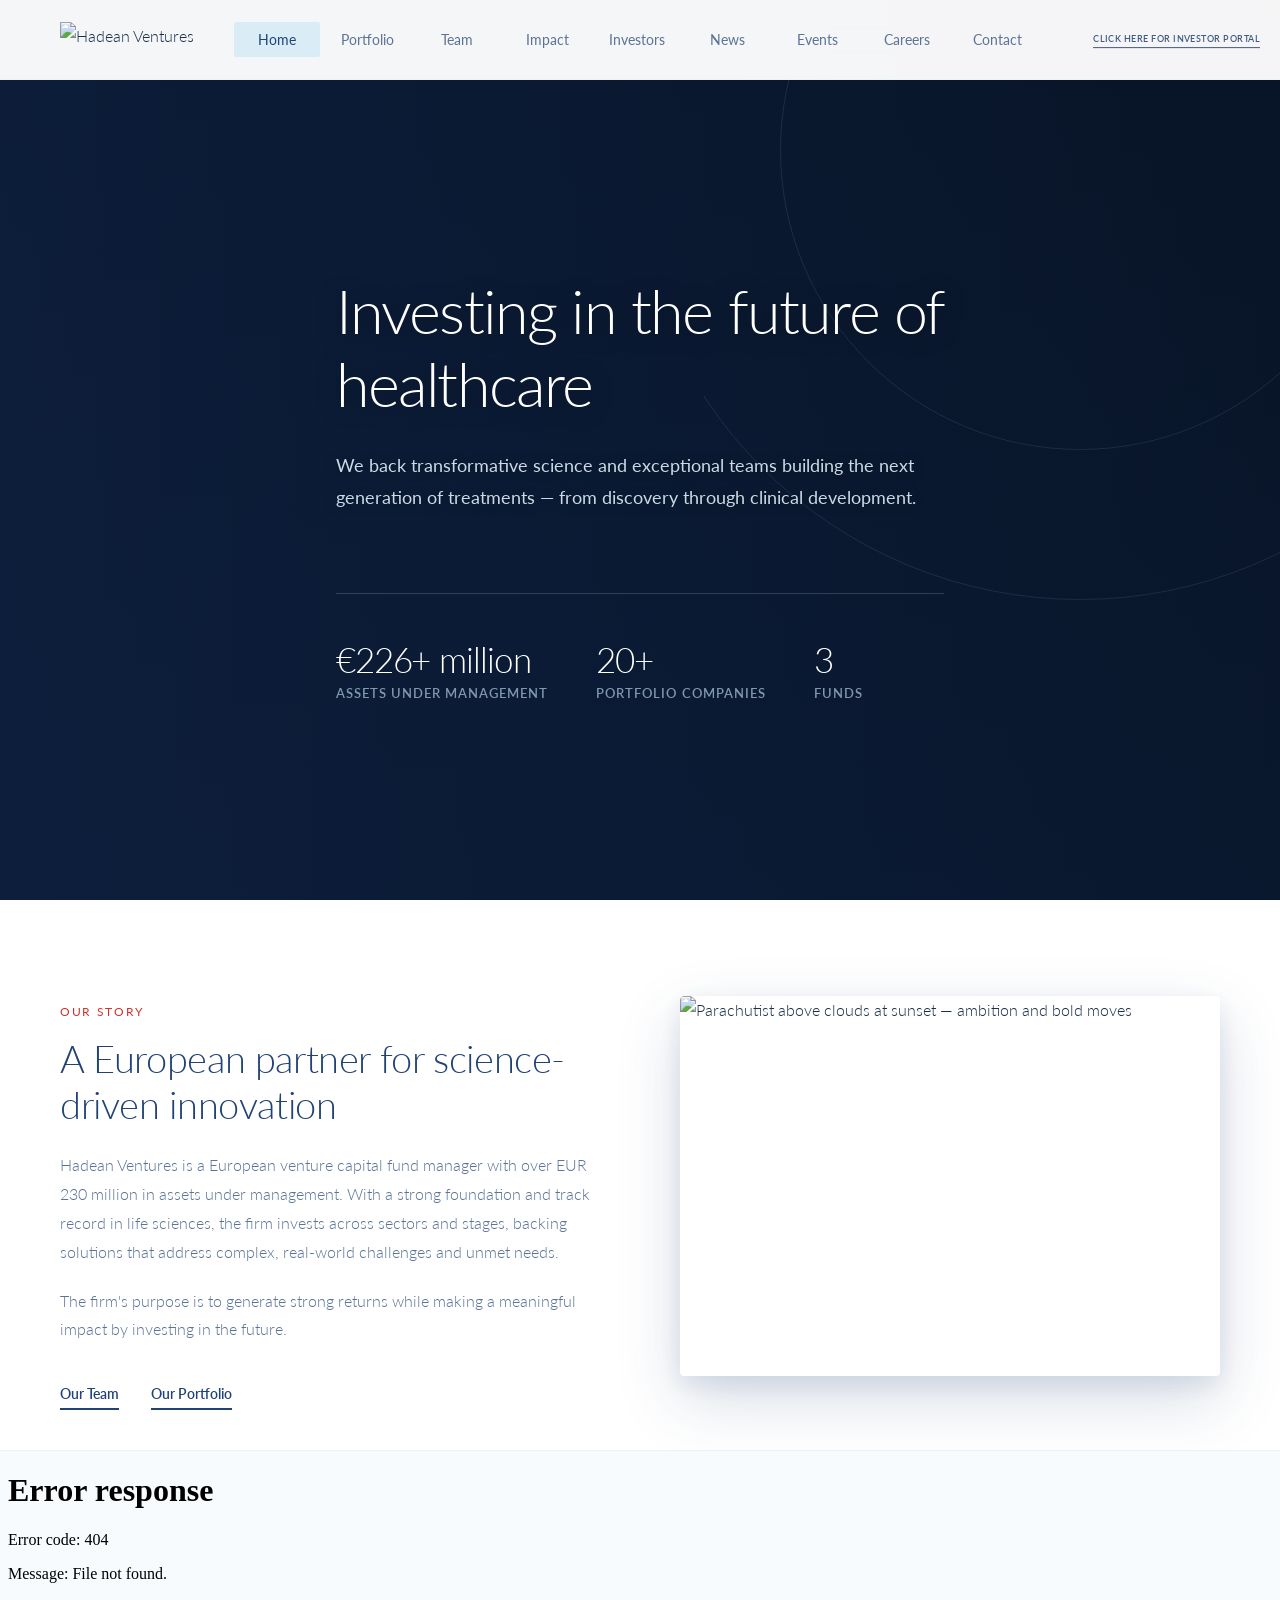
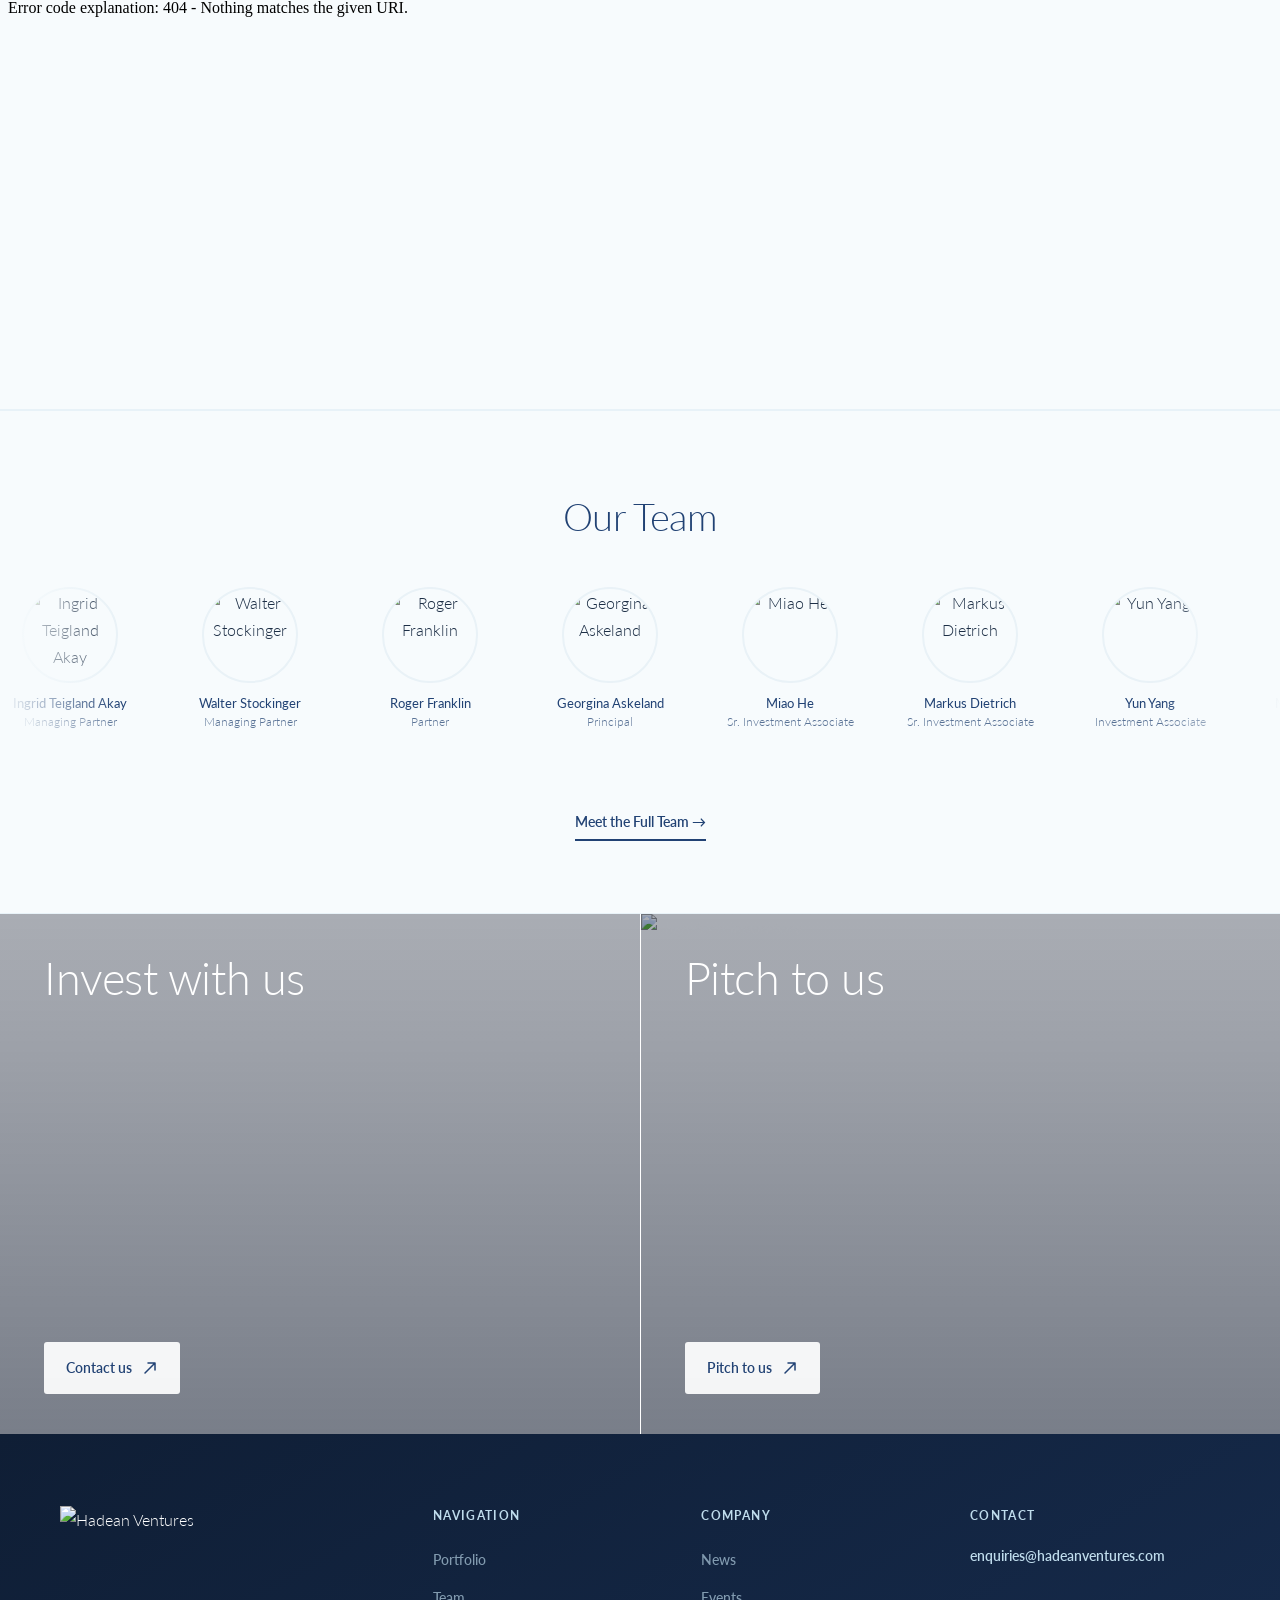
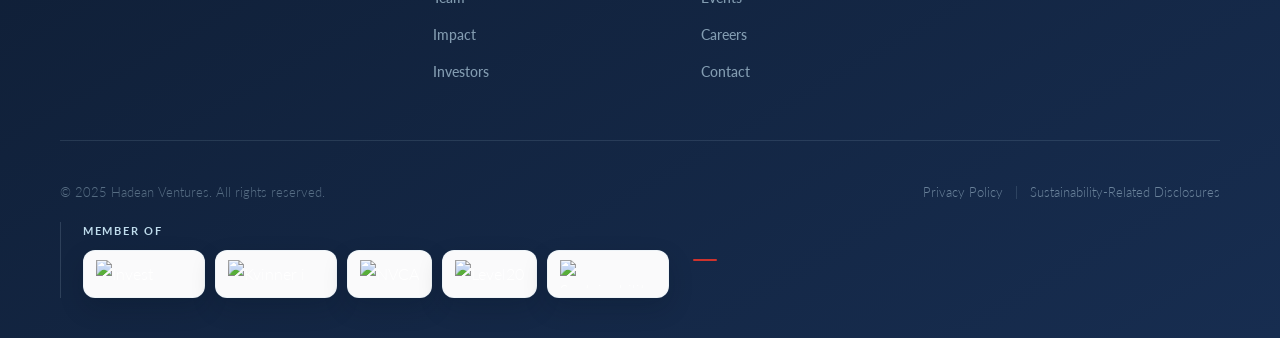
==== index.html @ ab39da08 "Use new Bilder photos for hero and CTA images Co-Authored-By: Claude Opus 4.7 <noreply@anthropic.com" ====
<!DOCTYPE html>
<html lang="en">
<head>
  <meta charset="UTF-8">
  <meta name="viewport" content="width=device-width, initial-scale=1.0">
  <title>Hadean Ventures — Investing in the Future of Healthcare</title>
  <meta name="description" content="Hadean Ventures is a European life science venture capital fund manager with approximately EUR 230 million of assets under management.">
  <link rel="preconnect" href="https://fonts.googleapis.com">
  <link rel="preconnect" href="https://fonts.gstatic.com" crossorigin>
  <link href="https://fonts.googleapis.com/css2?family=Lato:wght@300;400;700&display=swap" rel="stylesheet">
  <link rel="stylesheet" href="styles/main.css">
  <style>
    .hero-cycle-word {
      display: block;
      transition: opacity 0.4s ease, transform 0.4s ease;
    }
    .hero-cycle-word.fade-out {
      opacity: 0;
      transform: translateY(-8px);
    }
  </style>
</head>
<body>

  <!-- NAVIGATION -->
  <nav class="nav" id="mainNav">
    <div class="nav-inner">
      <a href="index.html" class="nav-logo">
        <img src="hadean_images/logo.png" alt="Hadean Ventures">
      </a>
      <button class="nav-toggle" id="navToggle" aria-label="Toggle menu">
        <span></span>
        <span></span>
        <span></span>
      </button>
      <ul class="nav-links" id="navLinks">
        <li><a href="index.html" class="active">Home</a></li>
        <li><a href="pages/portfolio.html">Portfolio</a></li>
        <li><a href="pages/team.html">Team</a></li>
        <li><a href="pages/impact.html">Impact</a></li>
        <li><a href="pages/investors.html">Investors</a></li>
        <li><a href="pages/news.html">News</a></li>
        <li><a href="pages/events.html">Events</a></li>
        <li><a href="pages/careers.html">Careers</a></li>
        <li><a href="pages/contact.html">Contact</a></li>
      </ul>
      <a href="https://portal.entrilia.com/hadeanventures" class="nav-portal-link" target="_blank" rel="noopener noreferrer">CLICK HERE FOR INVESTOR PORTAL</a>
    </div>
  </nav>

  <!-- HERO -->
  <section class="hero">
    <video class="hero-video" autoplay muted loop playsinline>
      <source src="HadeanVideo/ScreenRecording_04-20-2026 16.mp4" type="video/mp4">
    </video>
    <div class="hero-overlay"></div>
    <div class="hero-lines"></div>
    <div class="container">
      <div class="hero-content">
        <h1 class="animate-fade-up animate-delay-2">Investing in the future of<br><span id="hero-cycle-word" class="hero-cycle-word">healthcare</span></h1>
        <p class="lead animate-fade-up animate-delay-3">
          We back transformative science and exceptional teams building the next generation of treatments — from discovery through clinical development.
        </p>
        <div class="hero-stats animate-fade-up animate-delay-4">
          <div>
            <div class="hero-stat-value" data-count="230" data-prefix="€" data-suffix="+ million">€0</div>
            <div class="hero-stat-label">Assets Under Management</div>
          </div>
          <div>
            <div class="hero-stat-value" data-count="20" data-suffix="+">0+</div>
            <div class="hero-stat-label">Portfolio Companies</div>
          </div>
          <div>
            <div class="hero-stat-value" data-count="3">0</div>
            <div class="hero-stat-label">Funds</div>
          </div>
        </div>
      </div>
    </div>
  </section>

  <!-- OUR STORY -->
  <section class="section scroll-section scroll-from-left" style="padding-bottom: 40px;">
    <div class="container">
      <div class="two-col">
        <div class="reveal from-left">
          <span class="label">Our Story</span>
          <h2 style="margin-top: 12px; margin-bottom: 24px;">A European partner for science-driven innovation</h2>
          <p style="margin-bottom: 20px;">
            Hadean Ventures is a European venture capital fund manager with over EUR 230 million in assets under management. With a strong foundation and track record in life sciences, the firm invests across sectors and stages, backing solutions that address complex, real-world challenges and unmet needs.
          </p>
          <p>
            The firm's purpose is to generate strong returns while making a meaningful impact by investing in the future.
          </p>
          <div style="margin-top: 36px; display: flex; gap: 32px; flex-wrap: wrap;">
            <a href="pages/team.html" class="btn btn-outline">Our Team</a>
            <a href="pages/portfolio.html" class="btn btn-outline">Our Portfolio</a>
          </div>
        </div>
        <div class="reveal from-right">
          <div class="card" style="padding: 0; overflow: hidden; border: none; box-shadow: var(--shadow-xl);">
            <img loading="lazy" decoding="async" src="PotentialNewImages/Sky.png" alt="Parachutist above clouds at sunset — ambition and bold moves" style="width: 100%; height: 380px; object-fit: cover; border-radius: var(--radius-lg); display: block;">
          </div>
        </div>
      </div>
    </div>
  </section>

  <!-- PORTFOLIO MAP -->
  <section class="section section-alt scroll-section scroll-zoom" style="padding: 0;">
    <div class="reveal scale" style="width: 100%; height: 560px; overflow: hidden; border-top: 1px solid var(--border-light); border-bottom: 1px solid var(--border-light);">
      <iframe
        src="worldmap.html"
        style="width: 100%; height: 100%; border: none; display: block;"
        title="Hadean Ventures portfolio map"
        loading="lazy"
      ></iframe>
    </div>
  </section>

  <!-- TEAM MARQUEE -->
  <section class="team-marquee scroll-section scroll-from-right">
    <div class="team-marquee-header reveal from-left">
      <h2 style="margin-top: 10px;">Our Team</h2>
    </div>
    <div class="marquee-track-wrapper reveal from-right reveal-delay-1">
      <div class="marquee-track">
        <!-- First set -->
        <div class="marquee-item">
          <img loading="lazy" decoding="async" src="hadean_images/Ingrid-Teigland-Akay-227x230.jpg" alt="Ingrid Teigland Akay">
          <div class="marquee-item-name">Ingrid Teigland Akay</div>
          <div class="marquee-item-role">Managing Partner</div>
        </div>
        <div class="marquee-item">
          <img loading="lazy" decoding="async" src="hadean_images/2023-12-12-HV-walter-stockinger-553-sh-1-scaled-230x230.jpg" alt="Walter Stockinger">
          <div class="marquee-item-name">Walter Stockinger</div>
          <div class="marquee-item-role">Managing Partner</div>
        </div>
        <div class="marquee-item">
          <img loading="lazy" decoding="async" src="hadean_images/2023-12-12-HV-roger-franklin-402-sh-scaled-230x230.jpg" alt="Roger Franklin">
          <div class="marquee-item-name">Roger Franklin</div>
          <div class="marquee-item-role">Partner</div>
        </div>
        <div class="marquee-item">
          <img loading="lazy" decoding="async" src="hadean_images/Georgina-Askeland.png" alt="Georgina Askeland">
          <div class="marquee-item-name">Georgina Askeland</div>
          <div class="marquee-item-role">Principal</div>
        </div>
        <div class="marquee-item">
          <img loading="lazy" decoding="async" src="hadean_images/2023-12-12-HV-miao-he-677-sh-scaled-230x230.jpg" alt="Miao He">
          <div class="marquee-item-name">Miao He</div>
          <div class="marquee-item-role">Sr. Investment Associate</div>
        </div>
        <div class="marquee-item">
          <img loading="lazy" decoding="async" src="hadean_images/markus-dietrich-230x230.jpg" alt="Markus Dietrich">
          <div class="marquee-item-name">Markus Dietrich</div>
          <div class="marquee-item-role">Sr. Investment Associate</div>
        </div>
        <div class="marquee-item">
          <img loading="lazy" decoding="async" src="hadean_images/2023-12-12-HV-yun-yang-113-sh-scaled-230x230.jpg" alt="Yun Yang">
          <div class="marquee-item-name">Yun Yang</div>
          <div class="marquee-item-role">Investment Associate</div>
        </div>
        <div class="marquee-item">
          <img loading="lazy" decoding="async" src="hadean_images/Picture_Marketa-e1755599357284-230x230.jpeg" alt="Marketa Chlubnova">
          <div class="marquee-item-name">Marketa Chlubnova</div>
          <div class="marquee-item-role">Investment Analyst</div>
        </div>
        <div class="marquee-item">
          <img loading="lazy" decoding="async" src="hadean_images/JK-Business-scaled-230x230.jpg" alt="Jan Kästingschäfer">
          <div class="marquee-item-name">Jan Kästingschäfer</div>
          <div class="marquee-item-role">Project Analyst</div>
        </div>
        <div class="marquee-item">
          <img loading="lazy" decoding="async" src="hadean_images/Camilla_Olsen_BW-scaled-230x230.jpg" alt="Camilla Olsen">
          <div class="marquee-item-name">Camilla Olsen</div>
          <div class="marquee-item-role">Impact &amp; ESG Manager</div>
        </div>
        <div class="marquee-item">
          <img loading="lazy" decoding="async" src="hadean_images/2023-12-12-HV-paal-nordhagen-518-sh-scaled-230x230.jpg" alt="Paal August Nordhagen">
          <div class="marquee-item-name">Paal A. Nordhagen</div>
          <div class="marquee-item-role">Director of Finance</div>
        </div>
        <div class="marquee-item">
          <img loading="lazy" decoding="async" src="hadean_images/Diar-Tahir.jpeg" alt="Diar Tahir">
          <div class="marquee-item-name">Diar Tahir</div>
          <div class="marquee-item-role">Financial Controller</div>
        </div>
        <div class="marquee-item">
          <img loading="lazy" decoding="async" src="hadean_images/2023-12-12-HV-silje-ervik-728-sh-scaled-230x230.jpg" alt="Silje C. L. Ervik">
          <div class="marquee-item-name">Silje C. L. Ervik</div>
          <div class="marquee-item-role">Head of Legal</div>
        </div>
        <div class="marquee-item">
          <img loading="lazy" decoding="async" src="hadean_images/2023-12-12-HV-lene-dragesund-637-sh-scaled-230x230.jpg" alt="Lene Dragesund">
          <div class="marquee-item-name">Lene Dragesund</div>
          <div class="marquee-item-role">Senior Office Manager</div>
        </div>
        <!-- Duplicate set for seamless loop -->
        <div class="marquee-item">
          <img loading="lazy" decoding="async" src="hadean_images/Ingrid-Teigland-Akay-227x230.jpg" alt="Ingrid Teigland Akay">
          <div class="marquee-item-name">Ingrid Teigland Akay</div>
          <div class="marquee-item-role">Managing Partner</div>
        </div>
        <div class="marquee-item">
          <img loading="lazy" decoding="async" src="hadean_images/2023-12-12-HV-walter-stockinger-553-sh-1-scaled-230x230.jpg" alt="Walter Stockinger">
          <div class="marquee-item-name">Walter Stockinger</div>
          <div class="marquee-item-role">Managing Partner</div>
        </div>
        <div class="marquee-item">
          <img loading="lazy" decoding="async" src="hadean_images/2023-12-12-HV-roger-franklin-402-sh-scaled-230x230.jpg" alt="Roger Franklin">
          <div class="marquee-item-name">Roger Franklin</div>
          <div class="marquee-item-role">Partner</div>
        </div>
        <div class="marquee-item">
          <img loading="lazy" decoding="async" src="hadean_images/Georgina-Askeland.png" alt="Georgina Askeland">
          <div class="marquee-item-name">Georgina Askeland</div>
          <div class="marquee-item-role">Principal</div>
        </div>
        <div class="marquee-item">
          <img loading="lazy" decoding="async" src="hadean_images/2023-12-12-HV-miao-he-677-sh-scaled-230x230.jpg" alt="Miao He">
          <div class="marquee-item-name">Miao He</div>
          <div class="marquee-item-role">Sr. Investment Associate</div>
        </div>
        <div class="marquee-item">
          <img loading="lazy" decoding="async" src="hadean_images/markus-dietrich-230x230.jpg" alt="Markus Dietrich">
          <div class="marquee-item-name">Markus Dietrich</div>
          <div class="marquee-item-role">Sr. Investment Associate</div>
        </div>
        <div class="marquee-item">
          <img loading="lazy" decoding="async" src="hadean_images/2023-12-12-HV-yun-yang-113-sh-scaled-230x230.jpg" alt="Yun Yang">
          <div class="marquee-item-name">Yun Yang</div>
          <div class="marquee-item-role">Investment Associate</div>
        </div>
        <div class="marquee-item">
          <img loading="lazy" decoding="async" src="hadean_images/Picture_Marketa-e1755599357284-230x230.jpeg" alt="Marketa Chlubnova">
          <div class="marquee-item-name">Marketa Chlubnova</div>
          <div class="marquee-item-role">Investment Analyst</div>
        </div>
        <div class="marquee-item">
          <img loading="lazy" decoding="async" src="hadean_images/JK-Business-scaled-230x230.jpg" alt="Jan Kästingschäfer">
          <div class="marquee-item-name">Jan Kästingschäfer</div>
          <div class="marquee-item-role">Project Analyst</div>
        </div>
        <div class="marquee-item">
          <img loading="lazy" decoding="async" src="hadean_images/Camilla_Olsen_BW-scaled-230x230.jpg" alt="Camilla Olsen">
          <div class="marquee-item-name">Camilla Olsen</div>
          <div class="marquee-item-role">Impact &amp; ESG Manager</div>
        </div>
        <div class="marquee-item">
          <img loading="lazy" decoding="async" src="hadean_images/2023-12-12-HV-paal-nordhagen-518-sh-scaled-230x230.jpg" alt="Paal August Nordhagen">
          <div class="marquee-item-name">Paal A. Nordhagen</div>
          <div class="marquee-item-role">Director of Finance</div>
        </div>
        <div class="marquee-item">
          <img loading="lazy" decoding="async" src="hadean_images/Diar-Tahir.jpeg" alt="Diar Tahir">
          <div class="marquee-item-name">Diar Tahir</div>
          <div class="marquee-item-role">Financial Controller</div>
        </div>
        <div class="marquee-item">
          <img loading="lazy" decoding="async" src="hadean_images/2023-12-12-HV-silje-ervik-728-sh-scaled-230x230.jpg" alt="Silje C. L. Ervik">
          <div class="marquee-item-name">Silje C. L. Ervik</div>
          <div class="marquee-item-role">Head of Legal</div>
        </div>
        <div class="marquee-item">
          <img loading="lazy" decoding="async" src="hadean_images/2023-12-12-HV-lene-dragesund-637-sh-scaled-230x230.jpg" alt="Lene Dragesund">
          <div class="marquee-item-name">Lene Dragesund</div>
          <div class="marquee-item-role">Senior Office Manager</div>
        </div>
      </div>
    </div>
    <div class="reveal scale reveal-delay-2" style="text-align: center; margin-top: 48px;">
      <a href="pages/team.html" class="team-marquee-link">Meet the Full Team →</a>
    </div>
  </section>

  <!-- SPLIT CTA PANELS -->
  <section class="split-cta scroll-section scroll-rise-soft">
    <a href="pages/investors.html" class="split-cta-panel reveal from-left">
      <img loading="lazy" decoding="async" src="Bilder/invst_w_us_or_impact_1.jpg" alt="Invest with us" class="split-cta-bg">
      <div class="split-cta-overlay"></div>
      <div class="split-cta-content">
        <h2 class="split-cta-heading">Invest with us</h2>
      </div>
      <div class="split-cta-btn">
        <span>Contact us</span>
        <svg width="16" height="16" viewBox="0 0 16 16" fill="none"><path d="M3 13L13 3M13 3H6M13 3V10" stroke="currentColor" stroke-width="1.5" stroke-linecap="round" stroke-linejoin="round"/></svg>
      </div>
    </a>
    <a href="pages/contact.html" class="split-cta-panel reveal from-right reveal-delay-1">
      <img loading="lazy" decoding="async" src="AnotherNewImage/pitch_bg.jpg" alt="High-tech laboratory" class="split-cta-bg">
      <div class="split-cta-overlay"></div>
      <div class="split-cta-content">
        <h2 class="split-cta-heading">Pitch to us</h2>
      </div>
      <div class="split-cta-btn">
        <span>Pitch to us</span>
        <svg width="16" height="16" viewBox="0 0 16 16" fill="none"><path d="M3 13L13 3M13 3H6M13 3V10" stroke="currentColor" stroke-width="1.5" stroke-linecap="round" stroke-linejoin="round"/></svg>
      </div>
    </a>
  </section>

  <!-- FOOTER -->
  <footer class="footer">
    <div class="container">
      <div class="footer-inner">
        <div class="footer-brand">
          <a href="index.html" class="nav-logo">
            <img src="hadean_images/logo.png" alt="Hadean Ventures">
          </a>
        </div>
        <div>
          <div class="footer-heading">Navigation</div>
          <ul class="footer-links">
            <li><a href="pages/portfolio.html">Portfolio</a></li>
            <li><a href="pages/team.html">Team</a></li>
            <li><a href="pages/impact.html">Impact</a></li>
            <li><a href="pages/investors.html">Investors</a></li>
          </ul>
        </div>
        <div>
          <div class="footer-heading">Company</div>
          <ul class="footer-links">
            <li><a href="pages/news.html">News</a></li>
            <li><a href="pages/events.html">Events</a></li>
            <li><a href="pages/careers.html">Careers</a></li>
            <li><a href="pages/contact.html">Contact</a></li>
          </ul>
        </div>
        <div>
          <div class="footer-heading">Contact</div>
          <div class="footer-contact-item"><a href="mailto:enquiries@hadeanventures.com">enquiries@hadeanventures.com</a></div>
        </div>
      </div>
      <div class="footer-bottom footer-bottom-home">
        <span class="footer-copyright">© 2025 Hadean Ventures. All rights reserved.</span>
        <div class="footer-legal">
          <a href="pages/privacy-policy.html" class="footer-disclosures">Privacy Policy</a>
          <span class="footer-legal-sep">|</span>
          <a href="pages/sustainability-related-disclosures.html" class="footer-disclosures">Sustainability-Related Disclosures</a>
        </div>
        <div class="footer-membership" aria-label="Member of">
          <span class="footer-membership-label">Member of</span>
          <div class="footer-membership-logos">
            <a href="https://www.investeurope.eu/" target="_blank" rel="noopener noreferrer" aria-label="Invest Europe">
              <img loading="lazy" decoding="async" src="MemberOFbilder/MemberOF.jpg" alt="Invest Europe">
            </a>
            <a href="https://www.kvinnerifinans.com/" target="_blank" rel="noopener noreferrer" aria-label="Kvinner i Finans Charter">
              <img loading="lazy" decoding="async" src="MemberOFbilder/KvinnerFinans.jpg" alt="Kvinner i Finans Charter">
            </a>
            <a href="https://www.nvca.no/" target="_blank" rel="noopener noreferrer" aria-label="NVCA">
              <img loading="lazy" decoding="async" src="MemberOFbilder/NVCA.jpg" alt="NVCA">
            </a>
            <a href="https://www.level20.org/" target="_blank" rel="noopener noreferrer" aria-label="Level20">
              <img loading="lazy" decoding="async" src="MemberOFbilder/LEVEL20.png" alt="Level20">
            </a>
            <a href="https://www.linkedin.com/company/life-science-vc-sustainability-initiative/posts/?feedView=all" target="_blank" rel="noopener noreferrer" aria-label="Sustainability VC Initiative">
              <img loading="lazy" decoding="async" src="MemberOFbilder/Sustainability.jpg" alt="Sustainability VC Initiative">
            </a>
          </div>
        </div>
        <div class="footer-accent"></div>
      </div>
    </div>
  </footer>

  <script>
    // Nav scroll shadow
    const nav = document.getElementById('mainNav');
    window.addEventListener('scroll', () => {
      nav.classList.toggle('scrolled', window.scrollY > 20);
    });

    // Mobile menu toggle
    const toggle = document.getElementById('navToggle');
    const links = document.getElementById('navLinks');
    toggle.addEventListener('click', () => {
      links.classList.toggle('open');
      const spans = toggle.querySelectorAll('span');
      const isOpen = links.classList.contains('open');
      spans[0].style.transform = isOpen ? 'translateY(7px) rotate(45deg)' : '';
      spans[1].style.opacity = isOpen ? '0' : '';
      spans[2].style.transform = isOpen ? 'translateY(-7px) rotate(-45deg)' : '';
    });

    // Scroll-reveal via IntersectionObserver
    const revealObserver = new IntersectionObserver((entries) => {
      entries.forEach(entry => {
        if (entry.isIntersecting) {
          entry.target.classList.add('visible');
          revealObserver.unobserve(entry.target);
        }
      });
    }, { threshold: 0.12 });

    document.querySelectorAll('.reveal').forEach(el => revealObserver.observe(el));

    // Section-by-section scroll animation on the homepage
    const scrollSections = document.querySelectorAll('.scroll-section');
    if (scrollSections.length) {
      const prefersReducedMotion = window.matchMedia('(prefers-reduced-motion: reduce)').matches;

      if (prefersReducedMotion) {
        scrollSections.forEach(section => section.classList.add('is-visible'));
      } else {
        document.body.classList.add('js-scroll-animate');

        const sectionObserver = new IntersectionObserver((entries) => {
          entries.forEach(entry => {
            if (entry.isIntersecting) {
              entry.target.classList.add('is-visible');
              sectionObserver.unobserve(entry.target);
            }
          });
        }, { threshold: 0.18, rootMargin: '0px 0px -8% 0px' });

        scrollSections.forEach(section => sectionObserver.observe(section));
      }
    }

    // Slow down hero video for smoother, calmer loop
    const heroVideo = document.querySelector('.hero-video');
    if (heroVideo) {
      heroVideo.playbackRate = 0.6;
    }

    // Counter animation for hero stats
    function animateCounter(el) {
      const target = parseInt(el.dataset.count, 10);
      const prefix = el.dataset.prefix || '';
      const suffix = el.dataset.suffix || '';
      const duration = 1600;
      const startTime = performance.now();

      function ease(t) { return t < 0.5 ? 2 * t * t : -1 + (4 - 2 * t) * t; }

      function step(now) {
        const elapsed = now - startTime;
        const progress = Math.min(elapsed / duration, 1);
        const value = Math.round(ease(progress) * target);
        el.textContent = prefix + value + suffix;
        if (progress < 1) requestAnimationFrame(step);
      }

      requestAnimationFrame(step);
    }

    // Trigger counters when hero stats become visible
    const statsEl = document.querySelector('.hero-stats');
    if (statsEl) {
      const counterObserver = new IntersectionObserver((entries) => {
        entries.forEach(entry => {
          if (entry.isIntersecting) {
            setTimeout(() => {
              entry.target.querySelectorAll('[data-count]').forEach(animateCounter);
            }, 600);
            counterObserver.unobserve(entry.target);
          }
        });
      }, { threshold: 0.5 });
      counterObserver.observe(statsEl);
    }

    // Rotating hero word
    const cycleWords = ['healthcare', 'science', 'innovation', 'patients', 'society'];
    let cycleIndex = 0;
    const wordEl = document.getElementById('hero-cycle-word');
    if (wordEl) {
      setInterval(() => {
        wordEl.classList.add('fade-out');
        setTimeout(() => {
          cycleIndex = (cycleIndex + 1) % cycleWords.length;
          wordEl.textContent = cycleWords[cycleIndex];
          wordEl.classList.remove('fade-out');
        }, 400);
      }, 3200);
    }

    const profilePages = {
      'Ingrid Teigland Akay': 'pages/team-ingrid.html',
      'Markus Dietrich': 'pages/team-markus.html'
    };

    document.querySelectorAll('.marquee-item').forEach(item => {
      const nameEl = item.querySelector('.marquee-item-name');
      const roleEl = item.querySelector('.marquee-item-role');

      if (!nameEl) return;

      const profileName = nameEl.textContent.trim();
      const profileRole = roleEl ? roleEl.textContent.trim() : 'Team Member';
      const fallbackUrl = `pages/team-profile-placeholder.html?name=${encodeURIComponent(profileName)}&role=${encodeURIComponent(profileRole)}`;
      const targetUrl = profilePages[profileName] || fallbackUrl;

      item.setAttribute('role', 'link');
      item.setAttribute('tabindex', '0');
      item.addEventListener('click', () => {
        window.location.href = targetUrl;
      });
      item.addEventListener('keydown', event => {
        if (event.key === 'Enter' || event.key === ' ') {
          event.preventDefault();
          window.location.href = targetUrl;
        }
      });
    });

  </script>
</body>
</html>
---- styles/main.css ----
/* ============================================================
   HADEAN VENTURES — Premium Design System
   Palette: Navy #214274 | Blue #3F5A83 | Accent #CE332D
   Font: Calibri Light / Lato (Google Fonts fallback)
   ============================================================ */

/* === VARIABLES === */
:root {
  --navy:          #214274;
  --navy-dark:     #172d50;
  --navy-deeper:   #0f1e35;
  --blue:          #3F5A83;
  --blue-mid:      #4a6a96;
  --light-blue:    #BFDCEC;
  --light-blue-soft: #daedf7;
  --surface:       #F7FBFD;
  --surface-alt:   #eef6fb;
  --white:         #FFFFFF;
  --accent:        #CE332D;
  --accent-dark:   #a82824;
  --text:          #1a2f4a;
  --text-muted:    #5a7396;
  --text-light:    #8aa5c0;
  --border:        #d0e4ef;
  --border-light:  #e8f2f8;

  --shadow-sm:  0 1px 4px rgba(33,66,116,0.07), 0 1px 2px rgba(33,66,116,0.05);
  --shadow-md:  0 4px 20px rgba(33,66,116,0.10), 0 2px 8px rgba(33,66,116,0.06);
  --shadow-lg:  0 12px 40px rgba(33,66,116,0.14), 0 4px 16px rgba(33,66,116,0.08);
  --shadow-xl:  0 24px 64px rgba(33,66,116,0.18), 0 8px 24px rgba(33,66,116,0.10);

  --radius-sm:  2px;
  --radius-md:  3px;
  --radius-lg:  4px;
  --radius-xl:  6px;
  --radius-full: 9999px;

  --ease:       cubic-bezier(0.25, 0.46, 0.45, 0.94);
  --transition: 0.28s var(--ease);
  --transition-slow: 0.5s var(--ease);

  --max-width:  1240px;
  --nav-height: 80px;

  --section-py: 96px;
  --section-py-sm: 64px;
}

/* === RESET === */
*, *::before, *::after {
  box-sizing: border-box;
  margin: 0;
  padding: 0;
}

html {
  scroll-behavior: smooth;
  -webkit-font-smoothing: antialiased;
  -moz-osx-font-smoothing: grayscale;
  overflow-y: scroll;
}

body {
  font-family: "Calibri Light", Calibri, Lato, system-ui, -apple-system, sans-serif;
  font-size: 16px;
  font-weight: 300;
  line-height: 1.7;
  color: var(--text);
  background: var(--white);
  min-height: 100vh;
  display: flex;
  flex-direction: column;
}

main {
  flex: 1;
}

img {
  max-width: 100%;
  height: auto;
  display: block;
}

a {
  color: inherit;
  text-decoration: none;
}

ul, ol {
  list-style: none;
}

/* === CONTAINER === */
.container {
  max-width: var(--max-width);
  margin: 0 auto;
  padding: 0 40px;
}

/* === TYPOGRAPHY === */
h1, h2, h3, h4, h5, h6 {
  font-family: "Calibri Light", Calibri, Lato, system-ui, -apple-system, sans-serif;
  font-weight: 300;
  line-height: 1.2;
  color: var(--navy);
  letter-spacing: -0.01em;
}

h1 { font-size: clamp(2.4rem, 5vw, 3.8rem); font-weight: 300; letter-spacing: -0.02em; }
h2 { font-size: clamp(1.7rem, 3vw, 2.4rem); font-weight: 300; }
h3 { font-size: clamp(1.15rem, 2vw, 1.45rem); font-weight: 400; }
h4 { font-size: 1.1rem; font-weight: 400; }

p {
  color: var(--text-muted);
  line-height: 1.8;
  max-width: 72ch;
}

.lead {
  font-size: 1.2rem;
  color: var(--text-muted);
  line-height: 1.75;
  font-weight: 400;
}

.label {
  font-size: 0.75rem;
  font-weight: 400;
  letter-spacing: 0.14em;
  text-transform: uppercase;
  color: var(--accent);
}

/* === NAVIGATION === */
.nav {
  position: fixed;
  top: 0;
  left: 0;
  right: 0;
  z-index: 1000;
  height: var(--nav-height);
  background: rgba(255, 255, 255, 0.96);
  backdrop-filter: blur(16px) saturate(180%);
  -webkit-backdrop-filter: blur(16px) saturate(180%);
  border-bottom: 1px solid var(--border-light);
  transition: box-shadow var(--transition);
}

.nav.scrolled {
  box-shadow: var(--shadow-md);
}

.nav-inner {
  max-width: var(--max-width);
  margin: 0 auto;
  padding: 0 40px;
  height: 100%;
  display: flex;
  align-items: center;
  justify-content: space-between;
  gap: 80px;
}

.nav-logo {
  flex-shrink: 0;
  display: flex;
  align-items: center;
}

.nav-logo img {
  height: 36px;
  width: auto;
  display: block;
}

.nav-links {
  display: flex;
  align-items: center;
  gap: 4px;
  list-style: none;
  flex: 1;
  justify-content: center;
  min-width: 0;
  padding-right: 220px;
}

.nav-links a {
  display: block;
  padding: 6px 10px;
  min-width: 86px;
  text-align: center;
  font-size: 0.875rem;
  font-weight: 400;
  color: var(--text-muted);
  border-radius: var(--radius-sm);
  transition: color var(--transition), background var(--transition);
  white-space: nowrap;
}

.nav-links a:hover {
  color: var(--navy);
  background: var(--surface);
}

.nav-links a.active {
  color: var(--navy);
  background: var(--light-blue-soft);
}

.nav-cta {
  flex-shrink: 0;
}

.nav-cta-placeholder {
  visibility: hidden;
  pointer-events: none;
}

/* Investor Portal nav link — pinned top-right */
.nav-portal-link {
  position: absolute;
  top: 50%;
  right: 20px;
  transform: translateY(-50%);
  font-size: 0.58rem;
  font-weight: 600;
  letter-spacing: 0.05em;
  color: var(--blue);
  text-decoration: none;
  border-bottom: 1px solid var(--blue);
  padding-bottom: 1px;
  transition: color var(--transition), border-color var(--transition), transform var(--transition);
  white-space: nowrap;
  text-transform: uppercase;
}

.nav-portal-link:hover {
  color: var(--navy);
  border-color: var(--navy);
  transform: translateY(calc(-50% - 2px));
}

/* Mobile menu button */
.nav-toggle {
  display: none;
  flex-direction: column;
  gap: 5px;
  cursor: pointer;
  padding: 8px;
  border: none;
  background: none;
  border-radius: var(--radius-sm);
  transition: background var(--transition);
}

.nav-toggle:hover {
  background: var(--surface);
}

.nav-toggle span {
  display: block;
  width: 22px;
  height: 2px;
  background: var(--navy);
  border-radius: 2px;
  transition: transform var(--transition), opacity var(--transition);
}

/* === BUTTONS (text-link style) === */
.btn {
  display: inline-flex;
  align-items: center;
  gap: 8px;
  padding: 4px 0;
  font-family: "Calibri Light", Calibri, Lato, sans-serif;
  font-size: 0.9rem;
  font-weight: 600;
  color: var(--navy);
  background: transparent;
  border: none;
  border-bottom: 2px solid var(--navy);
  border-radius: 0;
  cursor: pointer;
  transition: color var(--transition), border-color var(--transition), transform var(--transition);
  white-space: nowrap;
  line-height: 1.4;
}

.btn:hover {
  color: var(--blue-mid);
  border-bottom-color: var(--blue-mid);
  transform: translateY(-2px);
}

.btn-primary {
  color: var(--navy);
  border-bottom-color: var(--navy);
}

.btn-primary:hover {
  color: var(--blue-mid);
  border-bottom-color: var(--blue-mid);
  transform: translateY(-2px);
}

.btn-outline {
  color: var(--navy);
  border-bottom-color: var(--navy);
}

.btn-outline:hover {
  color: var(--blue-mid);
  border-bottom-color: var(--blue-mid);
  transform: translateY(-2px);
}

.btn-white {
  color: var(--white);
  border-bottom-color: rgba(255,255,255,0.6);
}

.btn-white:hover {
  color: var(--light-blue-soft);
  border-bottom-color: var(--light-blue-soft);
  transform: translateY(-2px);
}

.btn-ghost {
  color: rgba(255,255,255,0.85);
  border-bottom-color: rgba(255,255,255,0.3);
}

.btn-ghost:hover {
  color: var(--white);
  border-bottom-color: var(--white);
  transform: translateY(-2px);
}

.btn-sm {
  padding: 2px 0;
  font-size: 0.8rem;
}

.btn-lg {
  padding: 6px 0;
  font-size: 1rem;
}

/* === PAGE HEADER (inner pages) === */
.page-header {
  padding-top: calc(var(--nav-height) + 72px);
  padding-bottom: 72px;
  background: linear-gradient(150deg, var(--navy-deeper) 0%, var(--navy) 50%, var(--blue) 100%);
  position: relative;
  overflow: hidden;
}

.page-header::before {
  content: '';
  position: absolute;
  inset: 0;
  background:
    radial-gradient(ellipse 60% 80% at 80% 50%, rgba(191,220,236,0.08) 0%, transparent 70%),
    radial-gradient(ellipse 40% 60% at 10% 80%, rgba(63,90,131,0.3) 0%, transparent 60%);
  pointer-events: none;
}

.page-header .container {
  position: relative;
  z-index: 1;
}

.page-header .label {
  color: var(--light-blue);
  margin-bottom: 16px;
  display: block;
}

.page-header h1 {
  color: var(--white);
  margin-bottom: 20px;
}

.page-header .lead {
  color: rgba(191, 220, 236, 0.85);
  max-width: 58ch;
}

/* === HERO (homepage) === */
.hero {
  position: relative;
  min-height: 100vh;
  display: flex;
  align-items: center;
  overflow: hidden;
  background: #050e1a;
}

.hero-video {
  position: absolute;
  top: 50%;
  left: 50%;
  min-width: 100%;
  min-height: 100%;
  width: auto;
  height: auto;
  transform: translate(-50%, -50%);
  object-fit: cover;
  opacity: 0.85;
}

.hero-overlay {
  position: absolute;
  inset: 0;
  background:
    linear-gradient(to right, rgba(15,35,70,0.65) 0%, rgba(15,35,70,0.38) 55%, rgba(15,35,70,0.15) 100%),
    linear-gradient(to bottom, rgba(15,35,70,0.15) 0%, rgba(15,35,70,0.35) 100%);
  pointer-events: none;
}

/* Geometric accent lines */
.hero-lines {
  position: absolute;
  top: 0;
  right: 0;
  width: 45%;
  height: 100%;
  pointer-events: none;
  overflow: hidden;
}

.hero-lines::before,
.hero-lines::after {
  content: '';
  position: absolute;
  border-radius: 50%;
  border: 1px solid rgba(191,220,236,0.1);
}

.hero-lines::before {
  width: 600px;
  height: 600px;
  top: -150px;
  right: -100px;
}

.hero-lines::after {
  width: 900px;
  height: 900px;
  top: -300px;
  right: -250px;
}

.hero-content {
  position: relative;
  z-index: 2;
  padding: calc(var(--nav-height) + 80px) 0 80px;
  max-width: 760px;
}

.hero-content .label {
  color: var(--light-blue);
  margin-bottom: 24px;
  display: block;
}

.hero-content h1 {
  color: var(--white);
  margin-bottom: 28px;
  letter-spacing: -0.03em;
  text-shadow: 0 2px 24px rgba(0,0,0,0.4);
}

.hero-content .lead {
  color: rgba(220, 235, 245, 0.92);
  max-width: 60ch;
  margin-bottom: 48px;
  font-size: 1.15rem;
  text-shadow: 0 1px 12px rgba(0,0,0,0.35);
}

.hero-actions {
  display: flex;
  flex-wrap: wrap;
  gap: 16px;
  align-items: center;
}

.hero-stats {
  display: flex;
  flex-wrap: wrap;
  gap: 48px;
  margin-top: 80px;
  padding-top: 48px;
  border-top: 1px solid rgba(191,220,236,0.2);
}

.hero-stat-value {
  font-size: 2.2rem;
  font-weight: 300;
  color: var(--white);
  letter-spacing: -0.03em;
  line-height: 1;
  margin-bottom: 6px;
}

.hero-stat-label {
  font-size: 0.8rem;
  font-weight: 600;
  color: rgba(191,220,236,0.65);
  letter-spacing: 0.08em;
  text-transform: uppercase;
}

/* === SECTIONS === */
.section {
  padding: var(--section-py) 0;
}

.section-sm {
  padding: var(--section-py-sm) 0;
}

.section-alt {
  background: var(--surface);
}

.section-navy {
  background: linear-gradient(135deg, var(--navy-deeper) 0%, var(--navy) 100%);
}

.section-header {
  margin-bottom: 64px;
}

.section-header .label {
  margin-bottom: 12px;
  display: block;
}

.section-header h2 {
  margin-bottom: 16px;
}

.section-header p {
  max-width: 58ch;
}

.section-header.centered {
  text-align: center;
}

.section-header.centered p {
  margin: 0 auto;
}

/* === CARDS (generic) === */
.card {
  background: var(--white);
  border-radius: var(--radius-lg);
  border: 1px solid var(--border-light);
  padding: 36px;
  box-shadow: var(--shadow-sm);
  transition: transform var(--transition), box-shadow var(--transition), border-color var(--transition);
}

.card:hover {
  transform: translateY(-4px);
  box-shadow: var(--shadow-lg);
  border-color: var(--light-blue);
}

/* === PORTFOLIO GRID === */
.portfolio-grid {
  display: grid;
  grid-template-columns: repeat(auto-fill, minmax(320px, 1fr));
  gap: 24px;
}

.portfolio-card {
  background: var(--white);
  border-radius: var(--radius-lg);
  border: 1px solid var(--border-light);
  padding: 32px;
  box-shadow: var(--shadow-sm);
  transition: transform var(--transition), box-shadow var(--transition), border-color var(--transition);
  position: relative;
  overflow: hidden;
  display: flex;
  flex-direction: column;
  gap: 0;
}

.portfolio-card::before {
  content: '';
  position: absolute;
  top: 0;
  left: 0;
  width: 3px;
  height: 100%;
  background: linear-gradient(to bottom, var(--light-blue), transparent);
  opacity: 0;
  transition: opacity var(--transition);
}

.portfolio-card:hover {
  transform: translateY(-4px);
  box-shadow: var(--shadow-lg);
  border-color: var(--light-blue);
}

.portfolio-card:hover::before {
  opacity: 1;
}

.portfolio-card:hover .portfolio-card-logo {
  border-color: var(--light-blue);
  box-shadow: inset 0 0 0 1px rgba(191, 220, 236, 0.45);
}

.portfolio-card-header {
  display: flex;
  align-items: center;
  gap: 18px;
  margin-bottom: 18px;
}

.portfolio-card-brand {
  min-width: 0;
  flex: 1;
}

.portfolio-card-logo {
  flex: 0 0 112px;
  width: 112px;
  height: 64px;
  padding: 12px 16px;
  border-radius: var(--radius-md);
  border: 1px solid var(--border-light);
  background:
    radial-gradient(circle at top left, rgba(191, 220, 236, 0.92), transparent 56%),
    linear-gradient(135deg, rgba(255, 255, 255, 0.98) 0%, rgba(233, 243, 249, 0.92) 100%);
  display: flex;
  align-items: center;
  justify-content: center;
  overflow: hidden;
  transition: border-color var(--transition), box-shadow var(--transition);
}

.portfolio-card-logo img {
  width: auto;
  height: auto;
  max-width: 100%;
  max-height: 100%;
  object-fit: contain;
}

.portfolio-card-logo img.logo-favicon {
  width: 34px;
  height: 34px;
  max-width: none;
  max-height: none;
}

.portfolio-card-logo span {
  display: none;
  align-items: center;
  justify-content: center;
  width: 100%;
  height: 100%;
  font-size: 0.95rem;
  font-weight: 700;
  letter-spacing: 0.12em;
  text-transform: uppercase;
  color: var(--navy);
}

.portfolio-card-logo.has-text-fallback img {
  display: none;
}

.portfolio-card-logo.has-text-fallback span {
  display: flex;
}

.portfolio-card-name {
  font-size: 1.1rem;
  font-weight: 700;
  color: var(--navy);
  margin-bottom: 0;
  letter-spacing: -0.01em;
  line-height: 1.35;
}

.portfolio-card-desc {
  font-size: 0.9rem;
  color: var(--text-muted);
  line-height: 1.6;
  max-width: none;
}

.portfolio-card-tag {
  display: inline-block;
  margin-top: 18px;
  padding: 4px 12px;
  background: var(--surface-alt);
  border: 1px solid var(--border);
  border-radius: var(--radius-full);
  font-size: 0.72rem;
  font-weight: 700;
  letter-spacing: 0.06em;
  text-transform: uppercase;
  color: var(--text-muted);
}

/* === PORTFOLIO PAGE === */
.portfolio-page .portfolio-filters {
  display: flex;
  flex-wrap: wrap;
  gap: 8px;
  margin-bottom: 36px;
}

.portfolio-page .filter-btn {
  display: inline-flex;
  align-items: center;
  padding: 6px 4px;
  font-family: inherit;
  font-size: 0.82rem;
  font-weight: 500;
  color: var(--text-muted);
  background: transparent;
  border: none;
  border-bottom: 2px solid transparent;
  border-radius: 0;
  cursor: pointer;
  transition: color var(--transition), border-color var(--transition);
  white-space: nowrap;
}

.portfolio-page .filter-btn:hover {
  color: var(--navy);
  border-bottom-color: var(--navy);
}

.portfolio-page .filter-btn.active {
  color: var(--navy);
  font-weight: 700;
  border-bottom-color: var(--navy);
}

.portfolio-page .portfolio-grid {
  grid-template-columns: repeat(4, minmax(0, 1fr));
}

.portfolio-page .portfolio-card {
  transition: transform var(--transition), box-shadow var(--transition), border-color var(--transition), opacity 0.3s ease;
}

.portfolio-page .portfolio-card.hidden {
  display: none;
}

.portfolio-page .portfolio-card-header {
  flex-direction: column;
  align-items: stretch;
  gap: 0;
  margin-bottom: 14px;
}

.portfolio-page .portfolio-card-logo {
  flex: none;
  width: 100%;
  height: 120px;
  padding: 18px 24px;
  margin-bottom: 14px;
}

.portfolio-page .portfolio-card-logo img {
  display: block;
  width: 100%;
  height: 100%;
  max-width: none;
  max-height: none;
  object-fit: contain;
  object-position: center;
}

.portfolio-page .portfolio-card-desc {
  margin-top: 8px;
}

.portfolio-page .portfolio-card-tag {
  display: none;
}

.portfolio-page .portfolio-card-tag.is-exit {
  display: inline-block;
  background: rgba(206, 51, 45, 0.08);
  color: var(--accent-dark);
  border-color: rgba(206, 51, 45, 0.2);
}

html.js .portfolio-page .reveal-on-scroll {
  opacity: 0;
  transform: translateY(40px);
  transition:
    opacity 720ms cubic-bezier(0.22, 1, 0.36, 1) var(--reveal-delay, 0ms),
    transform 720ms cubic-bezier(0.22, 1, 0.36, 1) var(--reveal-delay, 0ms);
  will-change: opacity, transform;
}

html.js .portfolio-page .reveal-on-scroll.is-visible {
  opacity: 1;
  transform: translateY(0);
  will-change: auto;
}

html.js .portfolio-page .portfolio-card.reveal-on-scroll.hidden {
  opacity: 0;
  transform: translateY(40px);
}

@media (max-width: 1280px) {
  .portfolio-page .portfolio-grid {
    grid-template-columns: repeat(3, minmax(0, 1fr));
  }
}

/* === TEAM GRID === */
.team-grid {
  display: grid;
  grid-template-columns: repeat(auto-fill, minmax(220px, 1fr));
  gap: 28px;
}

.team-card {
  background: var(--white);
  border-radius: var(--radius-lg);
  border: 1px solid var(--border-light);
  overflow: hidden;
  box-shadow: var(--shadow-sm);
  transition: transform var(--transition), box-shadow var(--transition);
  text-align: center;
}

.team-card:hover {
  transform: translateY(-5px);
  box-shadow: var(--shadow-lg);
}

.team-card-photo {
  width: 100%;
  aspect-ratio: 1;
  overflow: hidden;
  background: var(--surface-alt);
  position: relative;
}

.team-card-photo img {
  width: 100%;
  height: 100%;
  object-fit: cover;
  object-position: center top;
  transition: transform var(--transition-slow);
  filter: grayscale(20%);
}

.team-card:hover .team-card-photo img {
  transform: scale(1.04);
  filter: grayscale(0%);
}

.team-card-initials {
  width: 100%;
  height: 100%;
  display: flex;
  align-items: center;
  justify-content: center;
  font-size: 2rem;
  font-weight: 800;
  color: var(--navy);
  background: linear-gradient(135deg, var(--surface-alt) 0%, var(--light-blue-soft) 100%);
  letter-spacing: -0.02em;
}

.team-card-body {
  padding: 20px 20px 24px;
}

.team-card-name {
  font-size: 0.95rem;
  font-weight: 700;
  color: var(--navy);
  margin-bottom: 4px;
  letter-spacing: -0.01em;
}

.team-card-role {
  font-size: 0.78rem;
  font-weight: 500;
  color: var(--text-muted);
  line-height: 1.4;
}

.team-card[role='link'] {
  cursor: pointer;
}

.team-card[role='link']:focus-visible {
  outline: 2px solid var(--accent);
  outline-offset: 2px;
}

/* Team group headings */
.team-group {
  margin-bottom: 72px;
}

.team-group:last-child {
  margin-bottom: 0;
}

.team-group-label {
  font-size: 0.72rem;
  font-weight: 700;
  letter-spacing: 0.14em;
  text-transform: uppercase;
  color: var(--accent);
  margin-bottom: 8px;
}

.team-group-title {
  font-size: 1.5rem;
  font-weight: 700;
  color: var(--navy);
  margin-bottom: 40px;
  padding-bottom: 20px;
  border-bottom: 1px solid var(--border-light);
}

/* Leadership cards (larger) */
.team-grid-leaders {
  grid-template-columns: repeat(auto-fill, minmax(280px, 1fr));
  gap: 32px;
}

.team-card-leader .team-card-photo {
  aspect-ratio: 4/5;
}

.team-card-leader .team-card-body {
  padding: 24px 28px 28px;
  text-align: left;
}

.team-card-leader .team-card-name {
  font-size: 1.1rem;
}

.team-card-leader .team-card-role {
  font-size: 0.82rem;
  color: var(--accent);
  font-weight: 600;
}

/* Advisor list (smaller, no photo) */
.advisor-list {
  display: grid;
  grid-template-columns: repeat(auto-fill, minmax(260px, 1fr));
  gap: 16px;
}

.advisor-item {
  display: flex;
  align-items: center;
  gap: 16px;
  padding: 20px 24px;
  background: var(--white);
  border: 1px solid var(--border-light);
  border-radius: var(--radius-md);
  transition: border-color var(--transition), box-shadow var(--transition);
}

.advisor-item:hover {
  border-color: var(--light-blue);
  box-shadow: var(--shadow-sm);
}

.advisor-initials-sm {
  width: 44px;
  height: 44px;
  border-radius: 50%;
  background: linear-gradient(135deg, var(--navy) 0%, var(--blue) 100%);
  display: flex;
  align-items: center;
  justify-content: center;
  font-size: 0.75rem;
  font-weight: 800;
  color: var(--white);
  flex-shrink: 0;
  letter-spacing: 0.02em;
}

.advisor-info-name {
  font-size: 0.9rem;
  font-weight: 700;
  color: var(--navy);
  margin-bottom: 2px;
}

.advisor-info-role {
  font-size: 0.78rem;
  color: var(--text-muted);
  font-weight: 500;
}

/* === NEWS === */
.news-list {
  display: flex;
  flex-direction: column;
  gap: 0;
}

.news-item {
  display: grid;
  grid-template-columns: 180px 1fr;
  gap: 24px;
  padding: 28px 0;
  border-bottom: 1px solid var(--border-light);
  transition: background var(--transition);
  position: relative;
}

.news-item:first-child {
  border-top: 1px solid var(--border-light);
}

.news-item::after {
  content: '';
  position: absolute;
  left: -24px;
  right: -24px;
  top: 0;
  bottom: 0;
  background: var(--surface);
  border-radius: var(--radius-md);
  z-index: -1;
  opacity: 0;
  transition: opacity var(--transition);
}

.news-item:hover::after {
  opacity: 1;
}

.news-date {
  font-size: 0.82rem;
  font-weight: 600;
  color: var(--text-light);
  letter-spacing: 0.02em;
  padding-top: 3px;
  white-space: nowrap;
}

.news-text {
  font-size: 0.95rem;
  color: var(--text);
  line-height: 1.6;
  max-width: none;
  font-weight: 500;
}

/* === NEWS PAGE === */
.news-page .label {
  color: var(--blue-mid);
}

.news-page .page-header-img .label {
  color: var(--light-blue);
}

.news-page .news-list-shell {
  max-width: 900px;
}

.news-page .news-item::after {
  border-radius: 0;
}

.news-page .news-text-strong {
  font-weight: 600;
}

/* === IMPACT === */
.impact-grid {
  display: grid;
  grid-template-columns: repeat(auto-fill, minmax(340px, 1fr));
  gap: 32px;
}

.impact-card {
  background: var(--white);
  border: 1px solid var(--border-light);
  border-radius: var(--radius-lg);
  padding: 0;
  box-shadow: var(--shadow-sm);
  transition: transform var(--transition), box-shadow var(--transition);
  overflow: hidden;
}

.impact-card-image {
  width: 100%;
  overflow: hidden;
}

.impact-card-image img {
  width: 100%;
  height: auto;
  display: block;
}

.impact-card h3,
.impact-card p {
  padding: 0 32px;
}

.impact-card h3 {
  padding-top: 28px;
}

.impact-card:hover {
  transform: translateY(-4px);
  box-shadow: var(--shadow-md);
}

.impact-icon {
  width: 52px;
  height: 52px;
  border-radius: var(--radius-md);
  background: linear-gradient(135deg, var(--navy) 0%, var(--blue) 100%);
  display: flex;
  align-items: center;
  justify-content: center;
  margin-bottom: 24px;
  font-size: 1.4rem;
}

.impact-card h3 {
  color: var(--navy);
  margin-bottom: 16px;
}

.impact-card p {
  font-size: 0.95rem;
  max-width: none;
  padding-bottom: 32px;
}

/* === IMPACT PAGE === */
.impact-page .impact-columns-section {
  padding: 56px 0 64px;
  background: var(--white);
  border-top: 1px solid var(--border-light);
}

.impact-page .impact-columns {
  display: grid;
  grid-template-columns: 1fr 1fr;
  gap: clamp(32px, 4vw, 72px);
  align-items: start;
}

.impact-page .impact-col h3 {
  margin: 0 0 18px;
  font-size: 0.95rem;
  font-weight: 700;
  color: var(--navy);
}

.impact-page .impact-col p {
  margin: 0 0 16px;
  font-size: 0.92rem;
  line-height: 1.85;
  color: var(--text-muted);
}

.impact-page .impact-col p:last-child {
  margin-bottom: 0;
}

.impact-page .impact-sdg-section {
  padding: 56px 0 48px;
  background: var(--white);
  border-top: 1px solid var(--border-light);
  text-align: center;
}

.impact-page .impact-sdg-section h2 {
  margin: 0 0 36px;
  font-size: 1rem;
  font-weight: 700;
  color: var(--navy-deeper);
}

.impact-page .impact-sdg-icons {
  display: flex;
  justify-content: center;
  gap: 16px;
  flex-wrap: wrap;
}

.impact-page .sdg-img {
  width: 120px;
  height: 120px;
  object-fit: contain;
  border-radius: 6px;
}

.impact-page .impact-sdg-text-section {
  padding: 0 0 64px;
  background: var(--white);
}

.impact-page .impact-sdg-text-section p {
  font-size: 0.88rem;
  line-height: 1.9;
  color: var(--text-muted);
  max-width: none;
}

.impact-page .impact-members-section {
  padding: 40px 0 48px;
  background: var(--white);
  border-top: 1px solid var(--border-light);
  text-align: center;
}

.impact-page .impact-members-section h4 {
  margin: 0 0 20px;
  font-size: 0.8rem;
  font-weight: 400;
  letter-spacing: 0.08em;
  text-transform: uppercase;
  color: var(--text-muted);
}

.impact-page .impact-members-logos {
  display: flex;
  align-items: center;
  justify-content: center;
  gap: 20px;
  flex-wrap: wrap;
}

.impact-page .impact-members-logos img {
  height: 36px;
  width: auto;
  object-fit: contain;
  filter: grayscale(20%);
  opacity: 0.85;
  transition: opacity 0.25s ease, filter 0.25s ease, transform 0.25s ease;
}

.impact-page .impact-members-logos a:hover img {
  opacity: 1;
  filter: grayscale(0%);
  transform: scale(1.08);
}

.impact-page .page-header-img .ph-bg {
  object-position: center 75%;
}

.impact-page .impact-reveal {
  opacity: 0;
  transform: translateY(12px);
  transition:
    opacity 900ms cubic-bezier(0.25, 0.46, 0.45, 0.94),
    transform 900ms cubic-bezier(0.25, 0.46, 0.45, 0.94);
}

.impact-page .impact-reveal.is-visible {
  opacity: 1;
  transform: none;
}

.impact-page .impact-delay-1 { transition-delay: 120ms; }
.impact-page .impact-delay-2 { transition-delay: 240ms; }
.impact-page .impact-delay-3 { transition-delay: 360ms; }
.impact-page .impact-delay-4 { transition-delay: 480ms; }

/* === INVESTORS === */
.investor-stats {
  display: grid;
  grid-template-columns: repeat(auto-fill, minmax(200px, 1fr));
  gap: 24px;
  margin-top: 48px;
}

.investor-stat {
  background: var(--white);
  border: 1px solid var(--border-light);
  border-radius: var(--radius-lg);
  padding: 32px 28px;
  text-align: center;
  box-shadow: var(--shadow-sm);
  transition: transform var(--transition);
}

.investor-stat:hover {
  transform: translateY(-3px);
}

.investor-stat-value {
  font-size: 2rem;
  font-weight: 800;
  color: var(--navy);
  letter-spacing: -0.03em;
  margin-bottom: 6px;
}

.investor-stat-label {
  font-size: 0.82rem;
  color: var(--text-muted);
  font-weight: 500;
}

/* === CONTACT === */
.contact-grid {
  display: grid;
  grid-template-columns: repeat(auto-fit, minmax(360px, 1fr));
  gap: 32px;
}

.office-card {
  background: var(--white);
  border: 1px solid var(--border-light);
  border-radius: var(--radius-lg);
  padding: 48px;
  box-shadow: var(--shadow-sm);
  transition: transform var(--transition), box-shadow var(--transition);
  position: relative;
  overflow: hidden;
}

.office-card::after {
  content: '';
  position: absolute;
  bottom: 0;
  left: 0;
  right: 0;
  height: 3px;
  background: linear-gradient(90deg, var(--navy), var(--light-blue));
  opacity: 0;
  transition: opacity var(--transition);
}

.office-card:hover {
  transform: translateY(-4px);
  box-shadow: var(--shadow-lg);
}

.office-card:hover::after {
  opacity: 1;
}

.office-flag {
  font-size: 2rem;
  margin-bottom: 20px;
}

.office-card h3 {
  color: var(--navy);
  margin-bottom: 20px;
  font-size: 1.3rem;
}

.office-card address {
  font-style: normal;
  color: var(--text-muted);
  line-height: 1.9;
  font-size: 0.95rem;
}

.office-card address a {
  color: var(--navy);
  font-weight: 600;
  transition: color var(--transition), border-color var(--transition), transform var(--transition);
  border-bottom: 1px solid transparent;
}

.office-card address a:hover {
  color: var(--blue-mid);
  border-bottom-color: var(--blue-mid);
  transform: translateY(-1px);
}

.contact-info-card {
  background: var(--surface);
  border: 1px solid var(--border-light);
  border-radius: var(--radius-lg);
  padding: 40px 48px;
  margin-top: 32px;
}

.contact-info-card p {
  max-width: 70ch;
}

/* === CONTACT PAGE === */
.contact-page .contact-section {
  padding: var(--section-py) 0;
}

.contact-page .contact-offices-wrap {
  max-width: 940px;
  margin: 0 auto;
}

.contact-page .contact-office-grid {
  display: grid;
  grid-template-columns: repeat(2, minmax(0, 1fr));
  gap: 24px;
}

.contact-page .contact-office-card {
  position: relative;
  padding: 34px 32px;
  border: 1px solid var(--border-light);
  border-radius: var(--radius-xl);
  background: linear-gradient(180deg, rgba(255, 255, 255, 0.98) 0%, rgba(244, 248, 251, 0.96) 100%);
  box-shadow: var(--shadow-sm);
}

.contact-page .contact-office-card::before {
  content: "";
  position: absolute;
  top: 0;
  left: 0;
  right: 0;
  height: 3px;
  background: linear-gradient(90deg, var(--accent) 0%, var(--light-blue) 100%);
}

.contact-page .contact-office-city {
  display: inline-flex;
  align-items: center;
  padding: 8px 14px;
  border-radius: var(--radius-full);
  background: var(--surface-alt);
  border: 1px solid var(--border);
  font-size: 0.74rem;
  letter-spacing: 0.12em;
  text-transform: uppercase;
  color: var(--navy);
}

.contact-page .contact-office-card address {
  margin-top: 18px;
  font-style: normal;
  color: var(--text-muted);
  line-height: 1.9;
  font-size: 0.97rem;
}

.contact-page .contact-office-card a {
  color: var(--navy);
  border-bottom: 1px solid transparent;
  transition: color var(--transition), border-color var(--transition), transform var(--transition);
}

.contact-page .contact-office-card a:hover {
  color: var(--blue-mid);
  border-bottom-color: var(--blue-mid);
  transform: translateY(-1px);
}

.contact-page .contact-venture-cta {
  margin-top: 28px;
}

.contact-page .contact-venture-cta .btn {
  justify-content: center;
}

.contact-page .contact-note {
  margin: 40px auto 0;
  max-width: none;
  text-align: center;
}

.contact-page .contact-note p {
  margin: 0;
  max-width: none;
  color: var(--text);
  font-size: 1.05rem;
  line-height: 1.8;
}

.contact-page .contact-members-section {
  padding: 0 0 var(--section-py-sm);
  text-align: center;
}

.contact-page .contact-members-section h4 {
  margin: 0 0 20px;
  font-size: 0.8rem;
  font-weight: 400;
  letter-spacing: 0.08em;
  text-transform: uppercase;
  color: var(--text-muted);
}

.contact-page .contact-members-section .memberships {
  justify-content: center;
  margin-top: 0;
}

.contact-page .contact-members-section .memberships img,
.contact-page .contact-members-section .memberships img:hover {
  filter: none;
  opacity: 1;
}

/* === EVENTS / CAREERS === */
.restricted-box {
  background: var(--surface);
  border: 1px solid var(--border-light);
  border-radius: var(--radius-xl);
  padding: 64px;
  text-align: center;
  max-width: 600px;
  margin: 0 auto;
}

.restricted-icon {
  font-size: 3rem;
  margin-bottom: 24px;
  opacity: 0.6;
}

.restricted-box h3 {
  color: var(--navy);
  margin-bottom: 16px;
}

.restricted-box p {
  margin: 0 auto;
  margin-bottom: 32px;
  text-align: center;
}

.restricted-box a {
  color: var(--navy);
  font-weight: 600;
  border-bottom: 1px solid var(--light-blue);
  transition: border-color var(--transition), color var(--transition), transform var(--transition);
}

.restricted-box a:hover {
  color: var(--blue-mid);
  border-bottom-color: var(--blue-mid);
  transform: translateY(-1px);
}

/* === EVENTS PAGE === */
.events-page .events-video-grid {
  max-width: 1100px;
  margin: 0 auto 48px;
  display: grid;
  grid-template-columns: repeat(2, 1fr);
  gap: 32px;
}

.events-page .events-video {
  margin: 0;
}

.events-page .events-video-frame {
  position: relative;
  padding-bottom: 56.25%;
  height: 0;
  overflow: hidden;
  border-radius: var(--radius-lg);
  box-shadow: var(--shadow-sm);
  background: #000;
}

.events-page .events-video-frame iframe {
  position: absolute;
  top: 0;
  left: 0;
  width: 100%;
  height: 100%;
  border: 0;
}

.events-page .events-video figcaption {
  margin-top: 12px;
  text-align: center;
  font-size: 1rem;
  font-weight: 700;
  letter-spacing: 0.08em;
  color: var(--navy);
}

@media (max-width: 720px) {
  .events-page .events-video-grid {
    grid-template-columns: 1fr;
    gap: 24px;
  }
}

.events-page .events-card {
  max-width: 760px;
  margin: 0 auto;
  padding: 48px 56px;
  background: var(--white);
  border: 1px solid var(--border-light);
  border-radius: var(--radius-lg);
  box-shadow: var(--shadow-sm);
  text-align: center;
}

.events-page .events-card .btn {
  margin-bottom: 28px;
}

.events-page .events-card p {
  margin: 0;
  max-width: none;
  color: var(--text-muted);
  line-height: 1.8;
}

.events-page .events-email {
  display: inline-block;
  margin-top: 10px;
  font-size: 1rem;
  font-weight: 600;
  color: var(--navy);
}

.events-page .events-email:hover {
  color: var(--blue-mid);
  transform: translateY(-1px);
}

.events-page .events-members-section {
  padding: 0 0 var(--section-py-sm);
  text-align: center;
}

.events-page .events-members-section h4 {
  margin: 0 0 20px;
  font-size: 0.8rem;
  font-weight: 400;
  letter-spacing: 0.08em;
  text-transform: uppercase;
  color: var(--text-muted);
}

.events-page .events-members-section .memberships {
  justify-content: center;
  margin-top: 0;
}

.events-page .events-members-section .memberships img,
.events-page .events-members-section .memberships img:hover {
  filter: none;
  opacity: 1;
}

/* === FOOTER === */
.footer {
  background: linear-gradient(150deg, var(--navy-deeper) 0%, var(--navy-dark) 100%);
  color: var(--white);
  padding: 72px 0 40px;
}

.footer-inner {
  display: grid;
  grid-template-columns: 1.5fr 1fr 1fr 1.2fr;
  gap: 60px;
  padding-bottom: 56px;
  border-bottom: 1px solid rgba(191,220,236,0.12);
  margin-bottom: 40px;
}

.footer-brand .nav-logo {
  margin-bottom: 20px;
}

.footer-brand .nav-logo img {
  height: 36px;
}

.footer-tagline {
  font-size: 0.9rem;
  color: rgba(191,220,236,0.6);
  line-height: 1.6;
  max-width: 28ch;
}

.footer-heading {
  font-size: 0.72rem;
  font-weight: 700;
  letter-spacing: 0.12em;
  text-transform: uppercase;
  color: var(--light-blue);
  margin-bottom: 20px;
}

.footer-links {
  display: flex;
  flex-direction: column;
  gap: 10px;
  list-style: none;
}

.footer-links a {
  font-size: 0.88rem;
  color: rgba(191,220,236,0.65);
  transition: color var(--transition);
  font-weight: 500;
}

.footer-links a:hover {
  color: var(--white);
}

.footer-contact-item {
  font-size: 0.88rem;
  color: rgba(191,220,236,0.65);
  line-height: 1.5;
  margin-bottom: 12px;
}

.footer-contact-item a {
  color: var(--light-blue);
  font-weight: 600;
  transition: color var(--transition);
}

.footer-contact-item a:hover {
  color: var(--white);
}

.footer-bottom {
  display: flex;
  align-items: center;
  justify-content: space-between;
  flex-wrap: wrap;
  gap: 16px;
}

.footer-copyright {
  font-size: 0.82rem;
  color: rgba(191,220,236,0.4);
}

.footer-legal {
  display: flex;
  align-items: center;
  gap: 12px;
  flex-wrap: wrap;
}

.policy-content a {
  color: var(--blue);
  text-decoration: none;
  border-bottom: 1px solid var(--light-blue);
  display: inline-block;
  transition: color var(--transition), border-color var(--transition), transform var(--transition);
}

.policy-content a:hover {
  color: var(--blue-mid);
  border-bottom-color: var(--blue-mid);
  transform: translateY(-1px);
}

.disclosure-back {
  display: inline-block;
  font-size: 0.85rem;
  font-weight: 600;
  color: var(--blue);
  text-decoration: none;
  border-bottom: 1px solid var(--light-blue);
  margin-bottom: 32px;
  transition: color var(--transition), border-color var(--transition), transform var(--transition);
}

.disclosure-back:hover {
  color: var(--blue-mid);
  border-bottom-color: var(--blue-mid);
  transform: translateY(-1px);
}

.footer-disclosures {
  font-size: 0.82rem;
  color: rgba(191,220,236,0.5);
  transition: color var(--transition);
}

.footer-disclosures:hover {
  color: var(--white);
}

.footer-legal-sep {
  font-size: 0.82rem;
  color: rgba(191,220,236,0.3);
}

.footer-bottom-home {
  justify-content: flex-start;
  gap: 18px 24px;
}

.footer-bottom-home .footer-copyright {
  margin-right: auto;
}

.footer-membership {
  display: flex;
  flex-direction: column;
  align-items: flex-start;
  gap: 10px;
  padding-left: 22px;
  border-left: 1px solid rgba(191,220,236,0.16);
}

.footer-membership-label {
  font-size: 0.68rem;
  font-weight: 700;
  letter-spacing: 0.16em;
  text-transform: uppercase;
  color: var(--light-blue);
}

.footer-membership-logos {
  display: flex;
  align-items: center;
  flex-wrap: wrap;
  gap: 10px;
}

.footer-membership-logos a {
  display: inline-flex;
  align-items: center;
  justify-content: center;
  min-width: 66px;
  height: 48px;
  padding: 8px 12px;
  border-radius: 12px;
  background: rgba(255,255,255,0.98);
  border: 1px solid rgba(191,220,236,0.2);
  box-shadow: 0 10px 24px rgba(5,14,29,0.18);
  transition: transform var(--transition), box-shadow var(--transition);
}

.footer-membership-logos a:hover {
  transform: translateY(-2px);
  box-shadow: 0 14px 28px rgba(5,14,29,0.22);
}

.footer-membership-logos img {
  display: block;
  width: auto;
  height: 28px;
  max-width: 96px;
  object-fit: contain;
}

.footer-accent {
  width: 24px;
  height: 2px;
  background: var(--accent);
  border-radius: 1px;
}

/* === DIVIDER === */
.divider {
  height: 1px;
  background: var(--border-light);
  margin: 0;
}

/* === BADGE === */
.badge {
  display: inline-flex;
  align-items: center;
  padding: 4px 14px;
  border-radius: var(--radius-full);
  font-size: 0.72rem;
  font-weight: 700;
  letter-spacing: 0.06em;
  text-transform: uppercase;
}

.badge-navy {
  background: rgba(33,66,116,0.1);
  color: var(--navy);
}

.badge-accent {
  background: rgba(206,51,45,0.1);
  color: var(--accent-dark);
}

/* === MEMBERSHIP LOGOS === */
.memberships {
  display: flex;
  align-items: center;
  flex-wrap: wrap;
  gap: 24px;
  margin-top: 40px;
}

.memberships img {
  height: 40px;
  width: auto;
  filter: grayscale(100%) opacity(60%);
  transition: filter var(--transition);
}

.memberships img:hover {
  filter: grayscale(20%) opacity(100%);
}

/* === HIGHLIGHT BOX === */
.highlight-box {
  background: linear-gradient(135deg, var(--navy) 0%, var(--blue) 100%);
  border-radius: var(--radius-xl);
  padding: 64px 72px;
  color: var(--white);
  position: relative;
  overflow: hidden;
}

.highlight-box::before {
  content: '';
  position: absolute;
  top: -60px;
  right: -60px;
  width: 300px;
  height: 300px;
  border-radius: 50%;
  border: 1px solid rgba(191,220,236,0.15);
}

.highlight-box::after {
  content: '';
  position: absolute;
  bottom: -80px;
  right: 40px;
  width: 220px;
  height: 220px;
  border-radius: 50%;
  border: 1px solid rgba(191,220,236,0.10);
}

.highlight-box h2 {
  color: var(--white);
  margin-bottom: 16px;
}

.highlight-box p {
  color: rgba(191,220,236,0.8);
  max-width: 58ch;
  margin-bottom: 40px;
}

/* === SCROLL OFFSET === */
.nav-spacer {
  height: var(--nav-height);
}

/* === UTILITIES === */
.text-center { text-align: center; }
.text-white  { color: var(--white); }
.text-navy   { color: var(--navy); }
.text-muted  { color: var(--text-muted); }
.text-accent { color: var(--accent); }

.mt-8  { margin-top: 8px;  }
.mt-16 { margin-top: 16px; }
.mt-24 { margin-top: 24px; }
.mt-32 { margin-top: 32px; }
.mt-48 { margin-top: 48px; }
.mt-64 { margin-top: 64px; }

.mb-8  { margin-bottom: 8px;  }
.mb-16 { margin-bottom: 16px; }
.mb-24 { margin-bottom: 24px; }
.mb-32 { margin-bottom: 32px; }
.mb-48 { margin-bottom: 48px; }
.mb-64 { margin-bottom: 64px; }

.two-col {
  display: grid;
  grid-template-columns: 1fr 1fr;
  gap: 80px;
  align-items: start;
}

/* === ANIMATIONS === */
@keyframes fadeUp {
  from { opacity: 0; transform: translateY(24px); }
  to   { opacity: 1; transform: translateY(0); }
}

@keyframes fadeIn {
  from { opacity: 0; }
  to   { opacity: 1; }
}

@keyframes slideInLeft {
  from { opacity: 0; transform: translateX(-32px); }
  to   { opacity: 1; transform: translateX(0); }
}

@keyframes slideInRight {
  from { opacity: 0; transform: translateX(32px); }
  to   { opacity: 1; transform: translateX(0); }
}

@keyframes scaleIn {
  from { opacity: 0; transform: scale(0.94); }
  to   { opacity: 1; transform: scale(1); }
}

.animate-fade-up {
  animation: fadeUp 0.7s var(--ease) forwards;
}

.animate-delay-1 { animation-delay: 0.1s; opacity: 0; }
.animate-delay-2 { animation-delay: 0.2s; opacity: 0; }
.animate-delay-3 { animation-delay: 0.35s; opacity: 0; }
.animate-delay-4 { animation-delay: 0.5s; opacity: 0; }

/* Scroll-reveal */
.reveal {
  opacity: 0;
  transform: translateY(28px);
  transition: opacity 0.65s var(--ease), transform 0.65s var(--ease);
}
.reveal.from-left {
  transform: translateX(-32px);
}
.reveal.from-right {
  transform: translateX(32px);
}
.reveal.scale {
  transform: scale(0.95);
}
.reveal.visible {
  opacity: 1;
  transform: none;
}

.reveal-delay-1 { transition-delay: 0.08s; }
.reveal-delay-2 { transition-delay: 0.18s; }
.reveal-delay-3 { transition-delay: 0.28s; }

/* Homepage section-by-section scroll reveal */
body.js-scroll-animate .scroll-section {
  --section-shift-x: 0px;
  --section-shift-y: 30px;
  --section-scale: 1;
  --section-duration: 0.76s;
  opacity: 0;
  transform: translate3d(var(--section-shift-x), var(--section-shift-y), 0) scale(var(--section-scale));
  transition: opacity var(--section-duration) var(--ease), transform var(--section-duration) var(--ease);
  will-change: opacity, transform;
}

body.js-scroll-animate .scroll-section.is-visible {
  opacity: 1;
  transform: translate3d(0, 0, 0) scale(1);
}

body.js-scroll-animate .scroll-section.scroll-from-left {
  --section-shift-x: -38px;
  --section-shift-y: 14px;
  --section-duration: 0.84s;
}

body.js-scroll-animate .scroll-section.scroll-from-right {
  --section-shift-x: 38px;
  --section-shift-y: 14px;
  --section-duration: 0.84s;
}

body.js-scroll-animate .scroll-section.scroll-zoom {
  --section-shift-y: 18px;
  --section-scale: 0.965;
  --section-duration: 0.78s;
}

body.js-scroll-animate .scroll-section.scroll-rise-soft {
  --section-shift-y: 44px;
  --section-duration: 0.92s;
}

body.js-scroll-animate .scroll-section.scroll-tilt {
  --section-shift-x: 14px;
  --section-shift-y: 28px;
  --section-scale: 0.985;
  --section-duration: 0.9s;
}

@media (prefers-reduced-motion: reduce) {
  body.js-scroll-animate .scroll-section {
    opacity: 1;
    transform: none;
    transition: none;
  }

  html.js .portfolio-page .reveal-on-scroll,
  html.js .portfolio-page .reveal-on-scroll.is-visible,
  .impact-page .impact-reveal,
  .impact-page .impact-reveal.is-visible {
    opacity: 1;
    transform: none;
    transition: none;
    will-change: auto;
  }
}

/* === IMAGE BREAK (full-width atmospheric) === */
.image-break {
  position: relative;
  width: 100%;
  height: 420px;
  overflow: hidden;
}

.image-break img {
  width: 100%;
  height: 100%;
  object-fit: cover;
  object-position: center;
  display: block;
}

.image-break-overlay {
  position: absolute;
  inset: 0;
  background: linear-gradient(to bottom,
    rgba(15,30,53,0.35) 0%,
    rgba(15,30,53,0.15) 50%,
    rgba(15,30,53,0.45) 100%);
  display: flex;
  align-items: center;
  justify-content: center;
}

.image-break-text {
  text-align: center;
  color: var(--white);
  padding: 0 40px;
}

.image-break-text p {
  font-size: clamp(1.1rem, 2.5vw, 1.5rem);
  font-weight: 300;
  color: rgba(255,255,255,0.92);
  letter-spacing: 0.03em;
  max-width: 60ch;
  margin: 0 auto;
  line-height: 1.6;
}

/* === TEAM MARQUEE === */
.team-marquee {
  padding: 72px 0;
  overflow: hidden;
  background: var(--surface);
  border-top: 1px solid var(--border-light);
  border-bottom: 1px solid var(--border-light);
}

.team-marquee-header {
  text-align: center;
  margin-bottom: 48px;
  padding: 0 40px;
}

.team-marquee-header .label {
  display: block;
  margin-bottom: 12px;
}

.team-marquee-link {
  display: inline-flex;
  align-items: center;
  gap: 8px;
  margin-top: 28px;
  padding: 4px 0;
  font-family: "Calibri Light", Calibri, Lato, sans-serif;
  font-size: 0.9rem;
  font-weight: 600;
  color: var(--navy);
  border-bottom: 2px solid var(--navy);
  text-decoration: none;
  cursor: pointer;
  transition: color var(--transition), border-color var(--transition), transform var(--transition);
}

.team-marquee-link:hover {
  color: var(--blue-mid);
  border-bottom-color: var(--blue-mid);
  transform: translateY(-2px);
}

.marquee-track-wrapper {
  overflow: hidden;
  position: relative;
}

.marquee-track-wrapper::before,
.marquee-track-wrapper::after {
  content: '';
  position: absolute;
  top: 0;
  bottom: 0;
  width: 120px;
  z-index: 2;
  pointer-events: none;
}

.marquee-track-wrapper::before {
  left: 0;
  background: linear-gradient(to right, var(--surface), transparent);
}

.marquee-track-wrapper::after {
  right: 0;
  background: linear-gradient(to left, var(--surface), transparent);
}

.marquee-track {
  display: flex;
  gap: 40px;
  width: max-content;
  animation: marquee 48s linear infinite;
}

.marquee-track:hover {
  animation-play-state: paused;
}

@keyframes marquee {
  from { transform: translateX(0); }
  to   { transform: translateX(-50%); }
}

.marquee-item {
  flex: 0 0 auto;
  text-align: center;
  width: 140px;
}

.marquee-item[role='link'] {
  cursor: pointer;
}

.marquee-item[role='link']:focus-visible {
  outline: 2px solid var(--accent);
  outline-offset: 6px;
  border-radius: var(--radius-md);
}

.marquee-item img {
  width: 96px;
  height: 96px;
  border-radius: 50%;
  object-fit: cover;
  object-position: center top;
  display: block;
  margin: 0 auto 12px;
  border: 2px solid var(--border-light);
  transition: border-color var(--transition), transform var(--transition);
  filter: grayscale(15%);
}

.marquee-item:hover img {
  border-color: var(--light-blue);
  transform: scale(1.05);
  filter: grayscale(0%);
}

.marquee-item-name {
  font-size: 0.82rem;
  font-weight: 400;
  color: var(--navy);
  line-height: 1.3;
  margin-bottom: 3px;
}

.marquee-item-role {
  font-size: 0.72rem;
  color: var(--text-muted);
  font-weight: 300;
  line-height: 1.3;
}

/* === CTA IMAGE SECTION === */
.cta-image-section {
  position: relative;
  overflow: hidden;
  min-height: 420px;
  display: flex;
  align-items: center;
}

.cta-image-section .cta-bg {
  position: absolute;
  inset: 0;
  width: 100%;
  height: 100%;
  object-fit: cover;
  object-position: center;
  display: block;
}

.cta-image-section .cta-overlay {
  position: absolute;
  inset: 0;
  background: linear-gradient(135deg,
    rgba(15,30,53,0.82) 0%,
    rgba(33,66,116,0.70) 100%);
}

.cta-image-section .container {
  position: relative;
  z-index: 2;
  padding: 96px 40px;
}

.cta-image-section .label {
  color: var(--light-blue);
  display: block;
  margin-bottom: 16px;
}

.cta-image-section h2 {
  color: var(--white);
  font-weight: 300;
  max-width: 22ch;
  margin-bottom: 20px;
}

.cta-image-section p {
  color: rgba(191,220,236,0.82);
  max-width: 56ch;
  margin-bottom: 40px;
}

/* === PAGE HEADER WITH BG IMAGE === */
.page-header-img {
  --page-header-x-padding: 40px;
  --page-header-reference-lead-height: 4.2rem;
  padding-top: calc(var(--nav-height) + 72px);
  padding-bottom: 72px;
  position: relative;
  overflow: hidden;
  min-height: 480px;
  display: flex;
  align-items: flex-end;
}

@media (max-width: 768px) {
  .page-header-img {
    --page-header-x-padding: 20px;
    --page-header-reference-lead-height: 6.3rem;
    min-height: 380px;
    padding-bottom: 48px;
  }
}

@media (max-width: 1024px) and (min-width: 769px) {
  .page-header-img {
    --page-header-x-padding: 32px;
  }
}

.page-header-img .ph-bg {
  position: absolute;
  inset: 0;
  width: 100%;
  height: 100%;
  object-fit: cover;
  object-position: center;
  display: block;
}

.page-header-img .ph-overlay {
  position: absolute;
  inset: 0;
  background: linear-gradient(150deg,
    rgba(15,30,53,0.80) 0%,
    rgba(33,66,116,0.65) 60%,
    rgba(63,90,131,0.55) 100%);
}

.page-header-img .container {
  position: relative;
  z-index: 1;
  display: grid;
  grid-template-rows: auto auto var(--page-header-reference-lead-height);
  width: min(100%, calc(58ch + var(--page-header-x-padding) + var(--page-header-x-padding)));
}

.page-header-img .label {
  grid-row: 1;
  color: var(--light-blue);
  margin-bottom: 16px;
  display: block;
}

.page-header-img h1 {
  grid-row: 2;
  color: var(--white);
  margin-bottom: 20px;
}

.page-header-img .lead {
  grid-row: 3;
  color: rgba(191,220,236,0.85);
  max-width: 58ch;
  min-height: 0;
}

.page-header-img .page-header-spacer {
  visibility: hidden;
}

.team-page .page-header-img .lead {
  width: min(66ch, calc(100vw - var(--page-header-x-padding) - var(--page-header-x-padding)));
  max-width: none;
}

/* === RESPONSIVE === */
/* Hamburger nav kicks in below 1100px to avoid the squeeze zone */
@media (max-width: 1099px) {
  .nav-links {
    display: none;
    position: fixed;
    top: var(--nav-height);
    left: 0;
    right: 0;
    background: var(--white);
    border-bottom: 1px solid var(--border-light);
    flex-direction: column;
    align-items: stretch;
    padding: 16px 20px 24px;
    gap: 4px;
    box-shadow: var(--shadow-lg);
  }

  .nav-links.open {
    display: flex;
  }

  .nav-links a {
    padding: 12px 16px;
    font-size: 1rem;
    min-width: 0;
    text-align: left;
  }

  .nav-toggle {
    display: flex;
  }

  .nav-cta {
    display: none;
  }

  .nav-portal-link {
    position: static;
    transform: none;
    font-size: 0.6rem;
    margin-top: 4px;
  }
}

@media (max-width: 1024px) {
  :root {
    --section-py: 72px;
    --section-py-sm: 48px;
  }

  .container {
    padding: 0 32px;
  }

  .nav-inner {
    padding: 0 32px;
  }

  .footer-inner {
    grid-template-columns: 1fr 1fr;
    gap: 40px;
  }

  .two-col {
    gap: 48px;
  }

  .highlight-box {
    padding: 48px 52px;
  }

  .portfolio-page .portfolio-grid {
    grid-template-columns: repeat(2, minmax(0, 1fr));
  }
}

@media (max-width: 768px) {
  :root {
    --section-py: 56px;
    --section-py-sm: 40px;
    --nav-height: 68px;
  }

  .container {
    padding: 0 20px;
  }

  .nav-inner {
    padding: 0 20px;
  }

  .nav-portal-link {
    position: static;
    transform: none;
    font-size: 0.55rem;
    margin-top: 4px;
  }

  .hero-content {
    padding: calc(var(--nav-height) + 56px) 0 56px;
  }

  .hero-stats {
    gap: 32px;
    margin-top: 56px;
    padding-top: 32px;
  }

  .hero-stat-value {
    font-size: 1.8rem;
  }

  .portfolio-grid {
    grid-template-columns: 1fr;
  }

  .portfolio-page .portfolio-grid {
    grid-template-columns: 1fr;
  }

  .team-grid {
    grid-template-columns: repeat(auto-fill, minmax(160px, 1fr));
    gap: 16px;
  }

  .team-grid-leaders {
    grid-template-columns: repeat(auto-fill, minmax(240px, 1fr));
    gap: 20px;
  }

  .news-item {
    grid-template-columns: 1fr;
    gap: 8px;
  }

  .contact-grid {
    grid-template-columns: 1fr;
  }

  .office-card {
    padding: 36px;
  }

  .footer-inner {
    grid-template-columns: 1fr;
    gap: 36px;
  }

  .footer-bottom {
    flex-direction: column;
    align-items: flex-start;
    gap: 12px;
  }

  .footer-bottom-home .footer-copyright {
    margin-right: 0;
  }

  .footer-membership {
    width: 100%;
    padding-left: 0;
    padding-top: 12px;
    border-left: 0;
    border-top: 1px solid rgba(191,220,236,0.16);
  }

  .two-col {
    grid-template-columns: 1fr;
    gap: 40px;
  }

  .highlight-box {
    padding: 40px 32px;
  }

  .impact-grid {
    grid-template-columns: 1fr;
  }

  .section-header {
    margin-bottom: 40px;
  }

  .restricted-box {
    padding: 40px 24px;
  }

  .contact-page .contact-office-grid {
    grid-template-columns: 1fr;
  }

  .contact-page .contact-office-card {
    padding: 28px 24px;
  }

  .events-page .events-card {
    padding: 36px 24px;
  }

  .events-page .events-card .btn {
    margin-bottom: 24px;
  }

  .impact-page .impact-columns {
    grid-template-columns: 1fr;
    gap: 40px;
  }

  .impact-page .sdg-img {
    width: 90px;
    height: 90px;
  }
}

@media (max-width: 768px) {
  .image-break {
    height: 280px;
  }
  .cta-image-section .container {
    padding: 64px 20px;
  }
  .team-marquee {
    padding: 48px 0;
  }
}

@media (max-width: 480px) {
  .advisor-list {
    grid-template-columns: 1fr;
  }

  .investor-stats {
    grid-template-columns: 1fr 1fr;
  }

  .hero-actions {
    flex-direction: column;
    align-items: stretch;
  }

  .hero-actions .btn {
    text-align: center;
    justify-content: center;
  }
}

/* === SPLIT CTA PANELS === */
.split-cta {
  display: flex;
  height: 520px;
}

.split-cta-panel {
  position: relative;
  flex: 1;
  overflow: hidden;
  display: flex;
  flex-direction: column;
  justify-content: space-between;
  padding: 40px 44px;
  text-decoration: none;
  color: #fff;
}

.split-cta-panel:first-child {
  border-right: 1px solid rgba(255,255,255,0.12);
}

.split-cta-bg {
  position: absolute;
  inset: 0;
  width: 100%;
  height: 100%;
  object-fit: cover;
  transition: transform 0.7s var(--ease);
}

.split-cta-panel:hover .split-cta-bg {
  transform: scale(1.04);
}

.split-cta-overlay {
  position: absolute;
  inset: 0;
  background: linear-gradient(to bottom, rgba(10,20,40,0.35) 0%, rgba(10,20,40,0.55) 100%);
  transition: background 0.4s var(--ease);
}

.split-cta-panel:hover .split-cta-overlay {
  background: linear-gradient(to bottom, rgba(10,20,40,0.45) 0%, rgba(10,20,40,0.65) 100%);
}

.split-cta-content {
  position: relative;
  z-index: 1;
}

.split-cta-label {
  display: block;
  font-size: 0.78rem;
  font-weight: 600;
  letter-spacing: 0.06em;
  opacity: 0.75;
  margin-bottom: 14px;
}

.split-cta-heading {
  font-size: clamp(2rem, 3.5vw, 3rem);
  font-weight: 300;
  line-height: 1.1;
  letter-spacing: -0.01em;
  color: #fff;
  margin: 0;
}

.split-cta-btn {
  position: relative;
  z-index: 1;
  display: inline-flex;
  align-items: center;
  gap: 10px;
  background: rgba(255,255,255,0.92);
  color: var(--navy);
  font-size: 0.88rem;
  font-weight: 600;
  padding: 14px 22px;
  border-radius: var(--radius-md);
  transition: background var(--transition), transform var(--transition);
  align-self: flex-start;
}

.split-cta-panel:hover .split-cta-btn {
  background: #fff;
  transform: translateY(-2px);
}

@media (max-width: 640px) {
  .split-cta {
    flex-direction: column;
    height: auto;
  }

  .split-cta-panel {
    height: 320px;
  }

  .split-cta-panel:first-child {
    border-right: none;
    border-bottom: 1px solid rgba(255,255,255,0.12);
  }
}
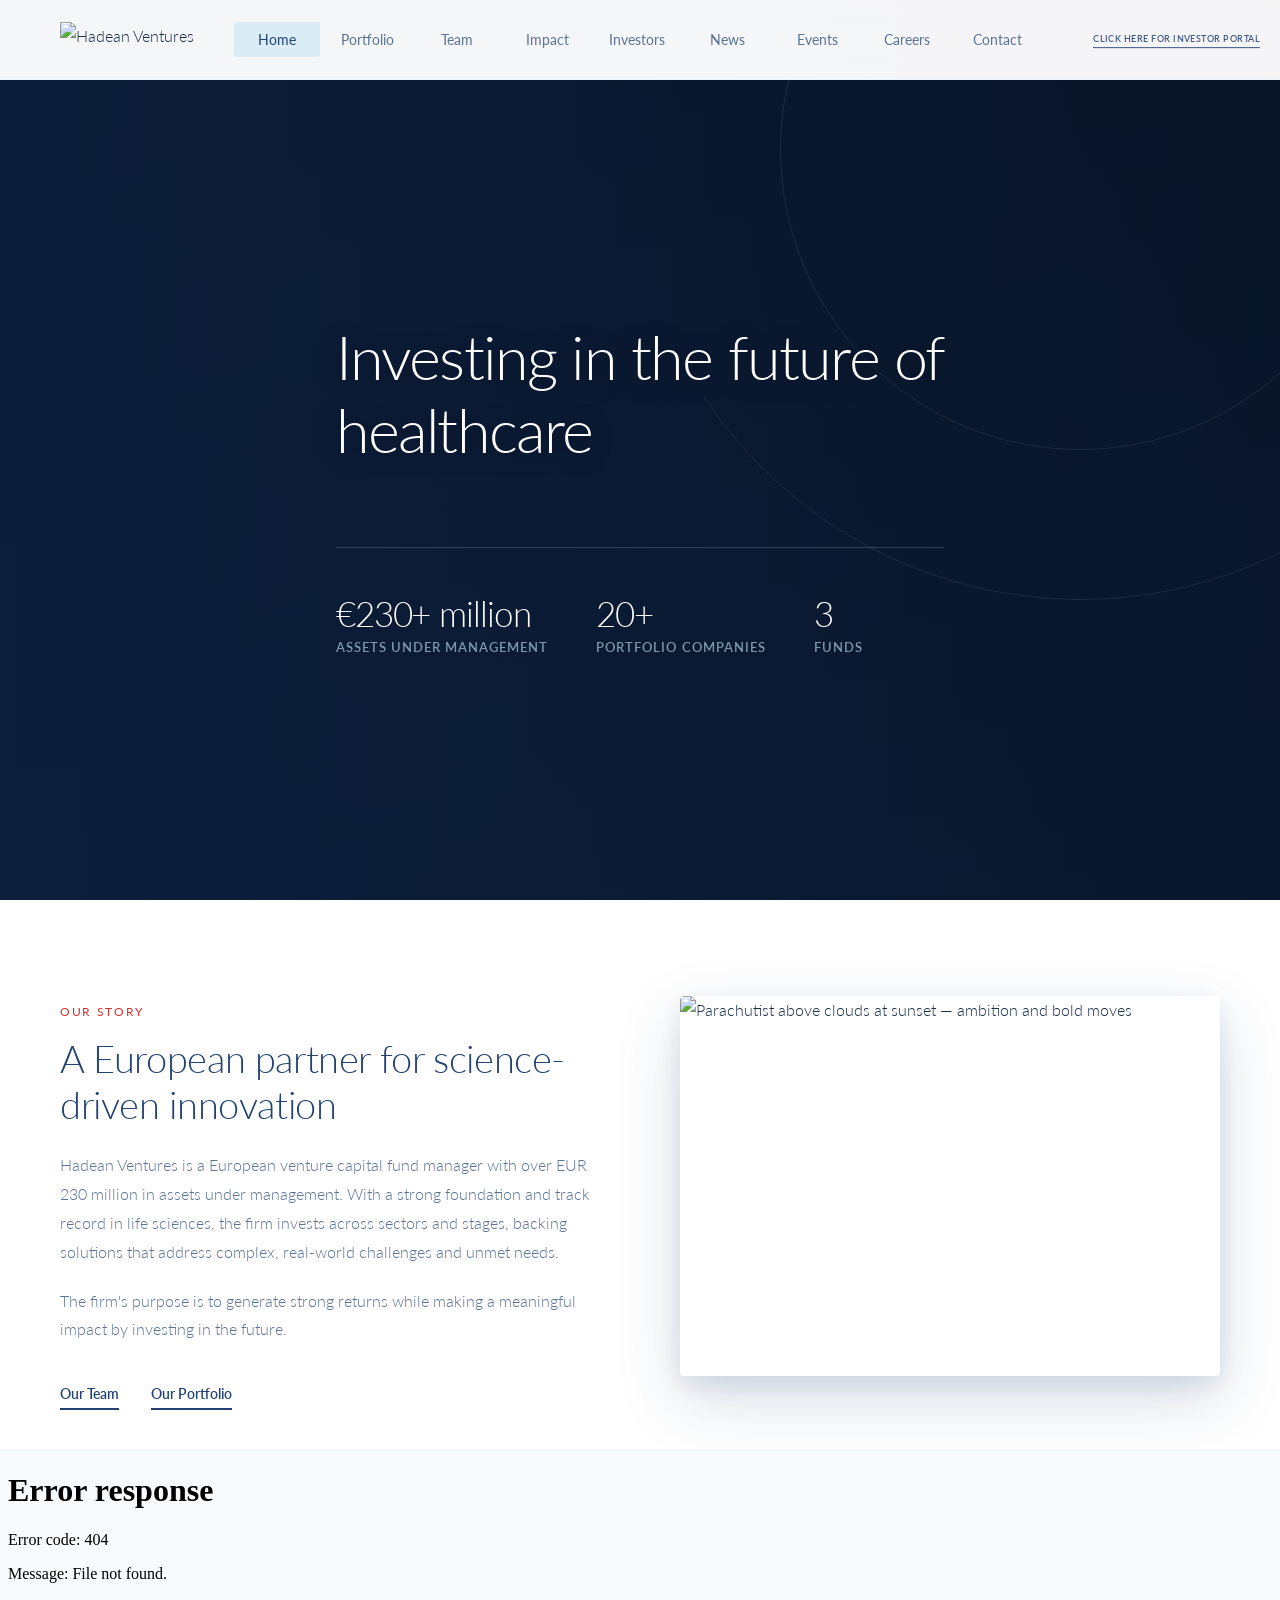
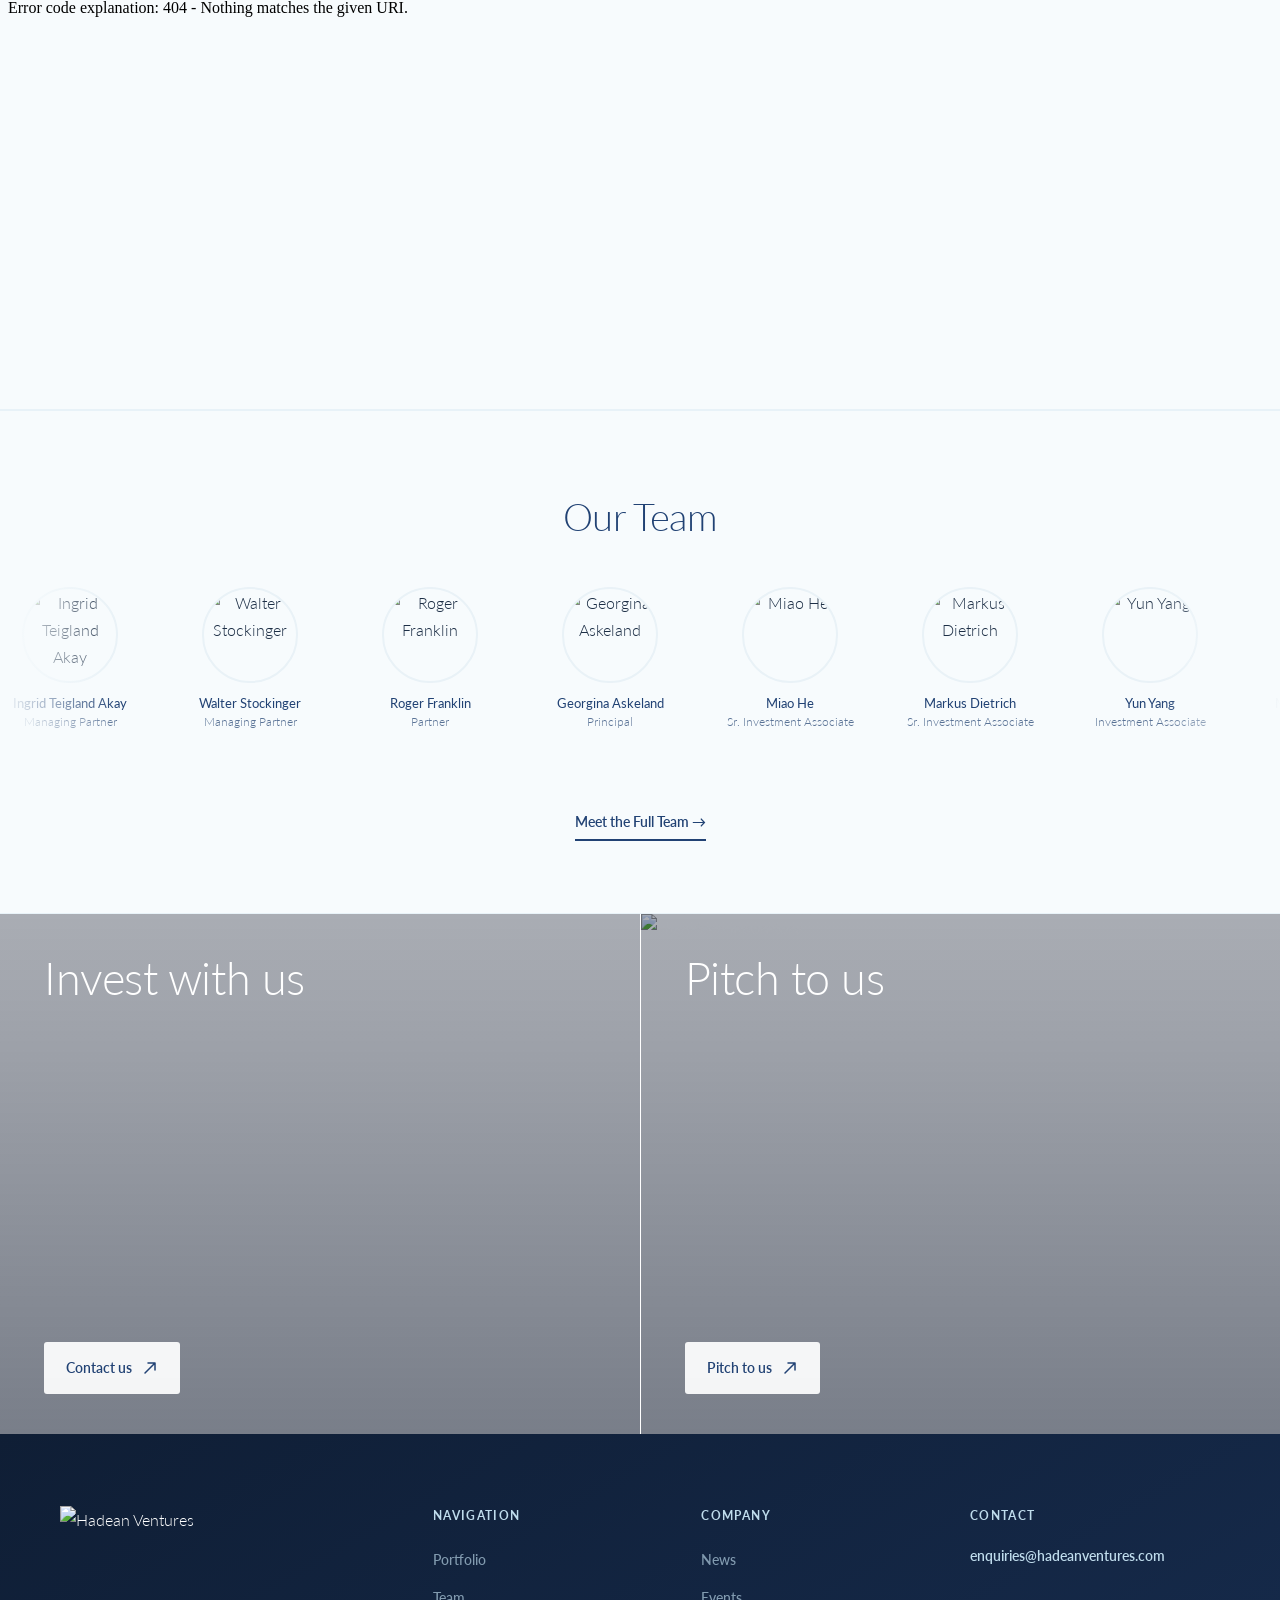
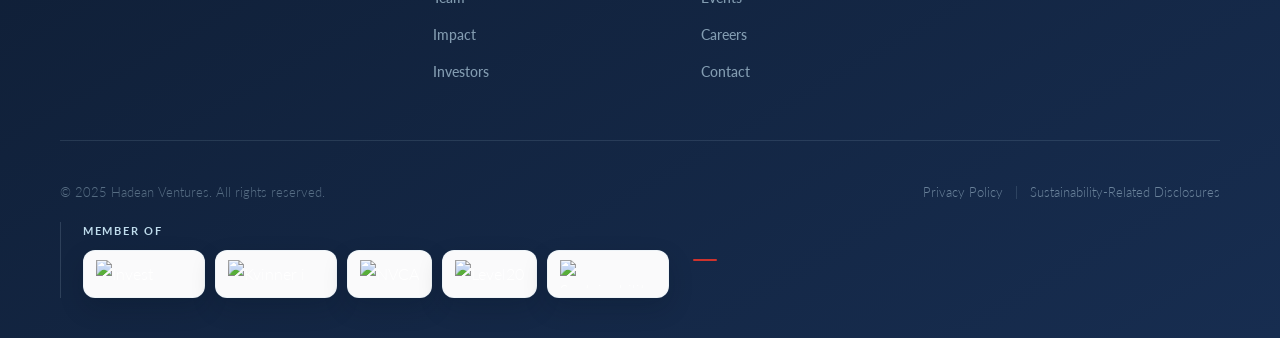
==== commit 5b296012: "Update hero media" ====
--- a/index.html
+++ b/index.html
@@ -58,9 +58,6 @@
     <div class="container">
       <div class="hero-content">
         <h1 class="animate-fade-up animate-delay-2">Investing in the future of<br><span id="hero-cycle-word" class="hero-cycle-word">healthcare</span></h1>
-        <p class="lead animate-fade-up animate-delay-3">
-          We back transformative science and exceptional teams building the next generation of treatments — from discovery through clinical development.
-        </p>
         <div class="hero-stats animate-fade-up animate-delay-4">
           <div>
             <div class="hero-stat-value" data-count="230" data-prefix="€" data-suffix="+ million">€0</div>
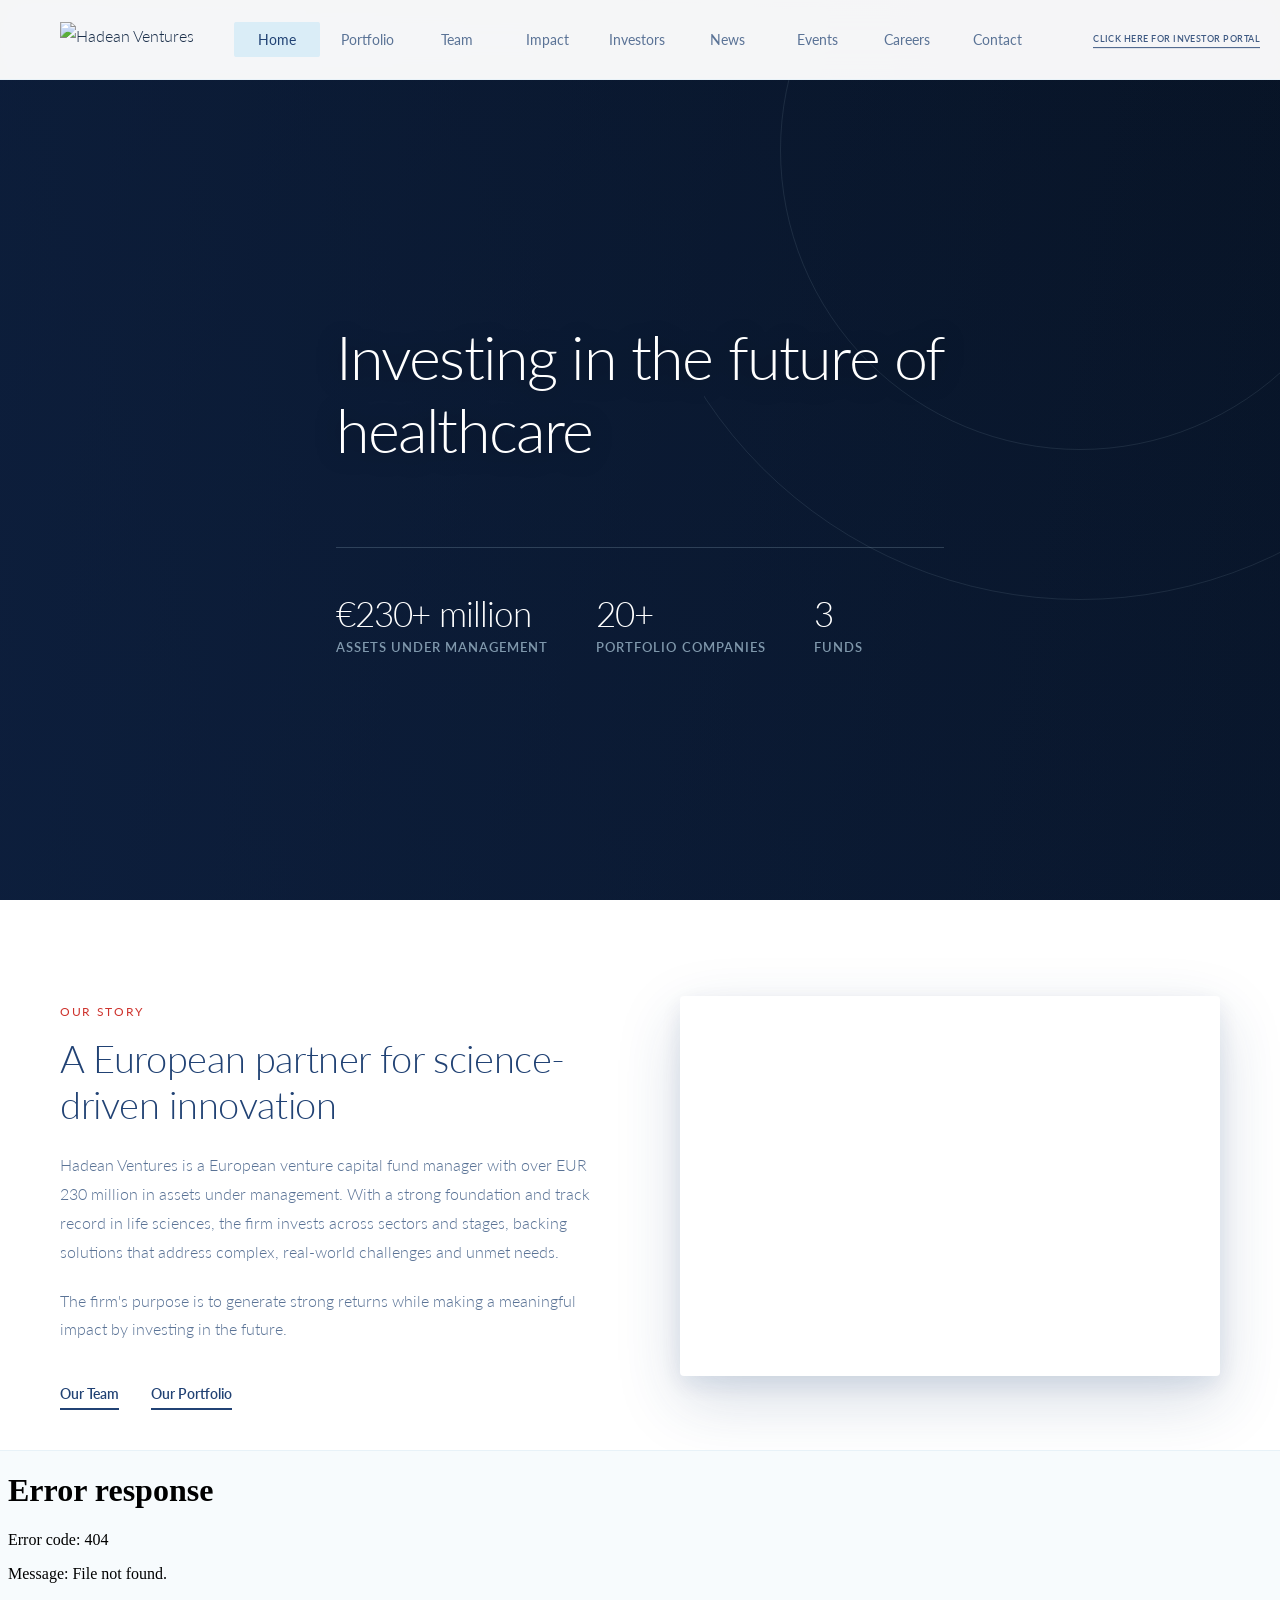
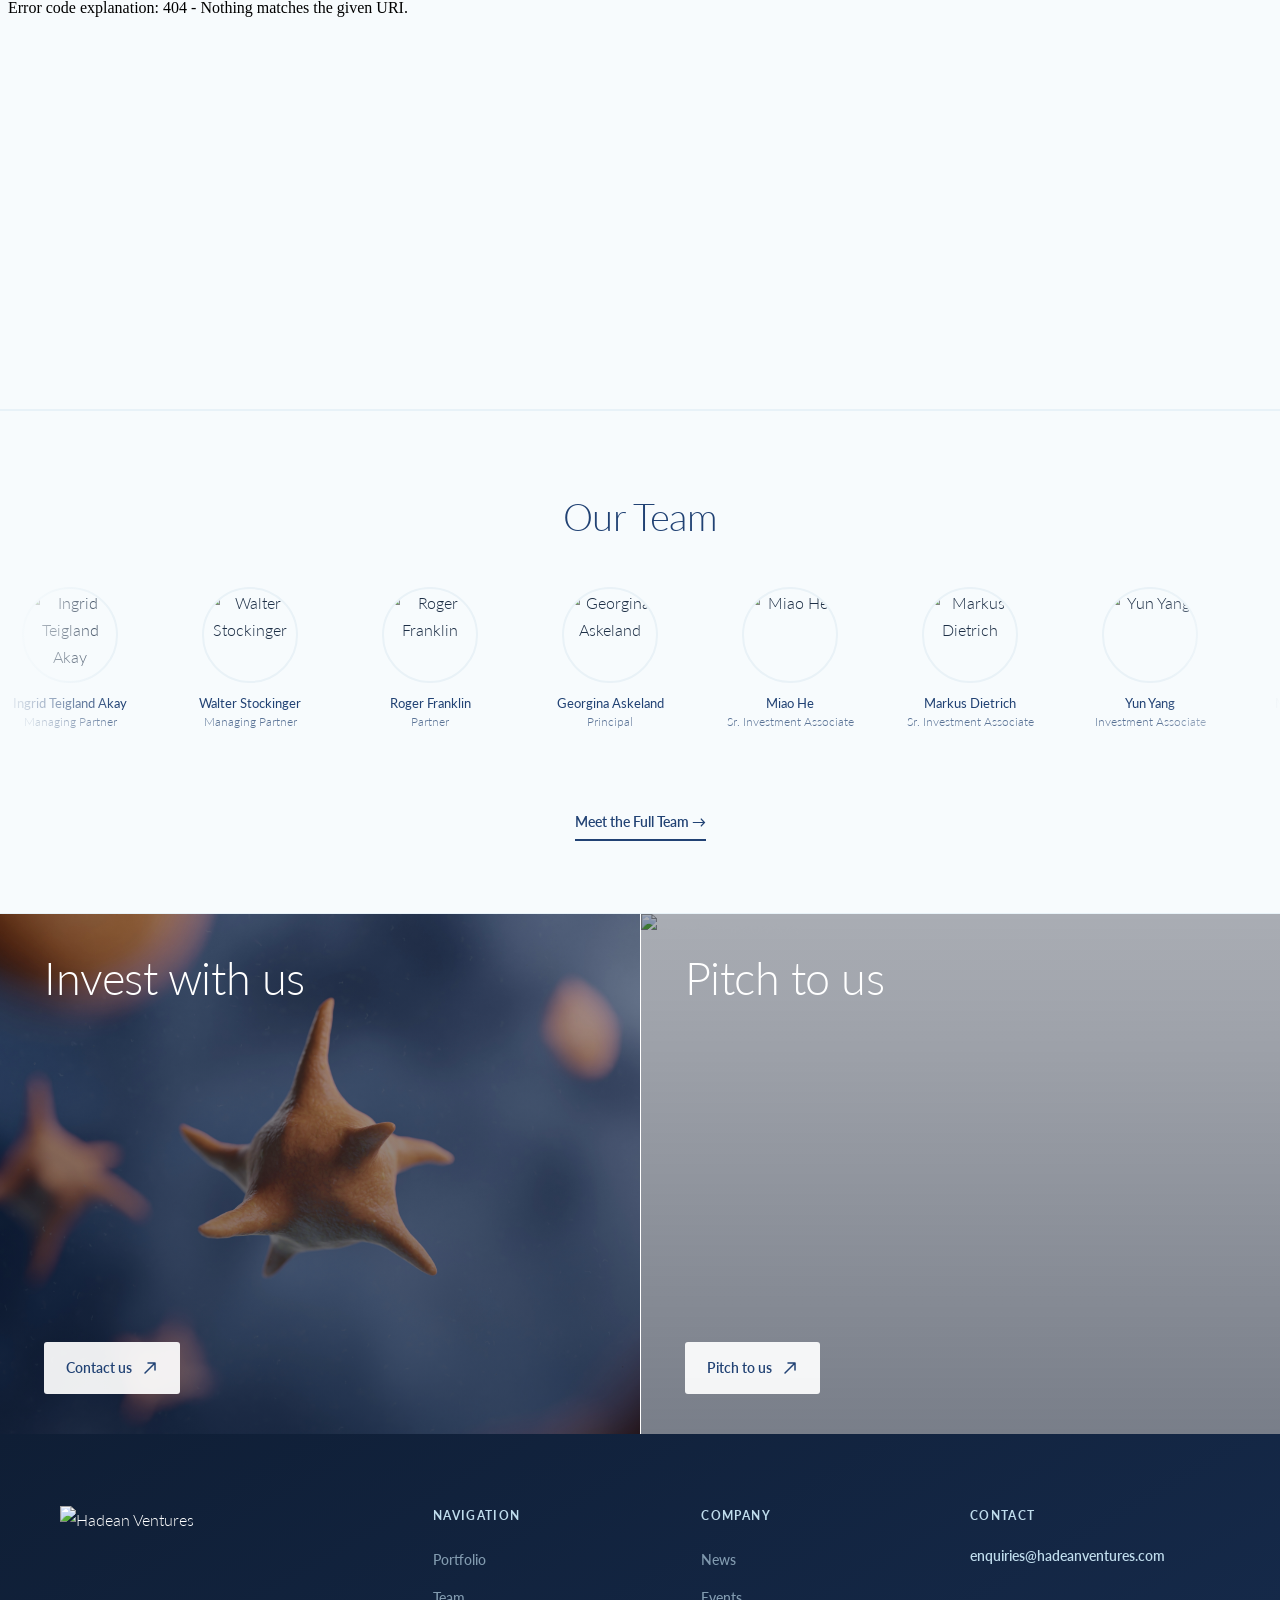
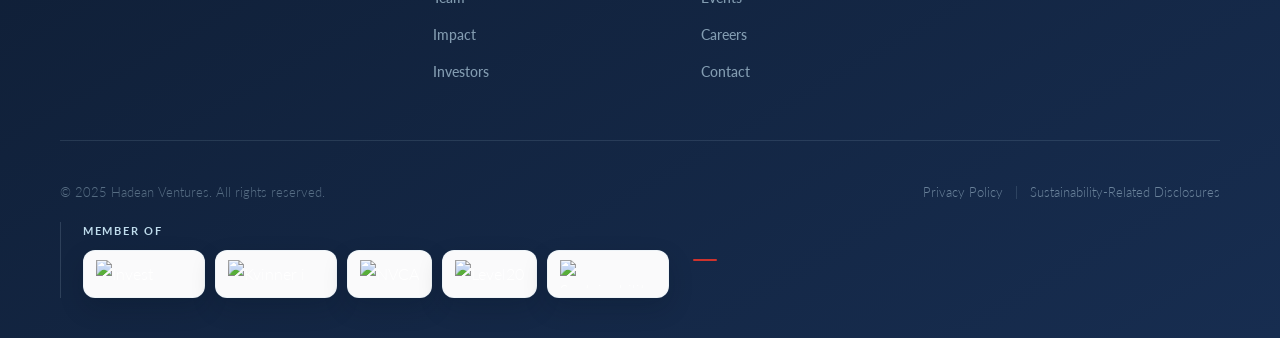
==== commit b66564e4: "Add video to index hero section and update events hero - Replace Sky.png with 81945-577442929_tiny.m" ====
--- a/index.html
+++ b/index.html
@@ -96,7 +96,9 @@
         </div>
         <div class="reveal from-right">
           <div class="card" style="padding: 0; overflow: hidden; border: none; box-shadow: var(--shadow-xl);">
-            <img loading="lazy" decoding="async" src="PotentialNewImages/Sky.png" alt="Parachutist above clouds at sunset — ambition and bold moves" style="width: 100%; height: 380px; object-fit: cover; border-radius: var(--radius-lg); display: block;">
+            <video autoplay muted loop playsinline preload="metadata" style="width: 100%; height: 380px; object-fit: cover; border-radius: var(--radius-lg); display: block;">
+              <source src="HadeanVideo/81945-577442929_tiny.mp4" type="video/mp4">
+            </video>
           </div>
         </div>
       </div>
--- a/styles/main.css
+++ b/styles/main.css
@@ -1271,7 +1271,11 @@
 }
 
 .impact-page .page-header-img .ph-bg {
-  object-position: center 75%;
+  object-position: center 25%;
+}
+
+.events-page .page-header-img .ph-bg {
+  object-position: center 70%;
 }
 
 .impact-page .impact-reveal {
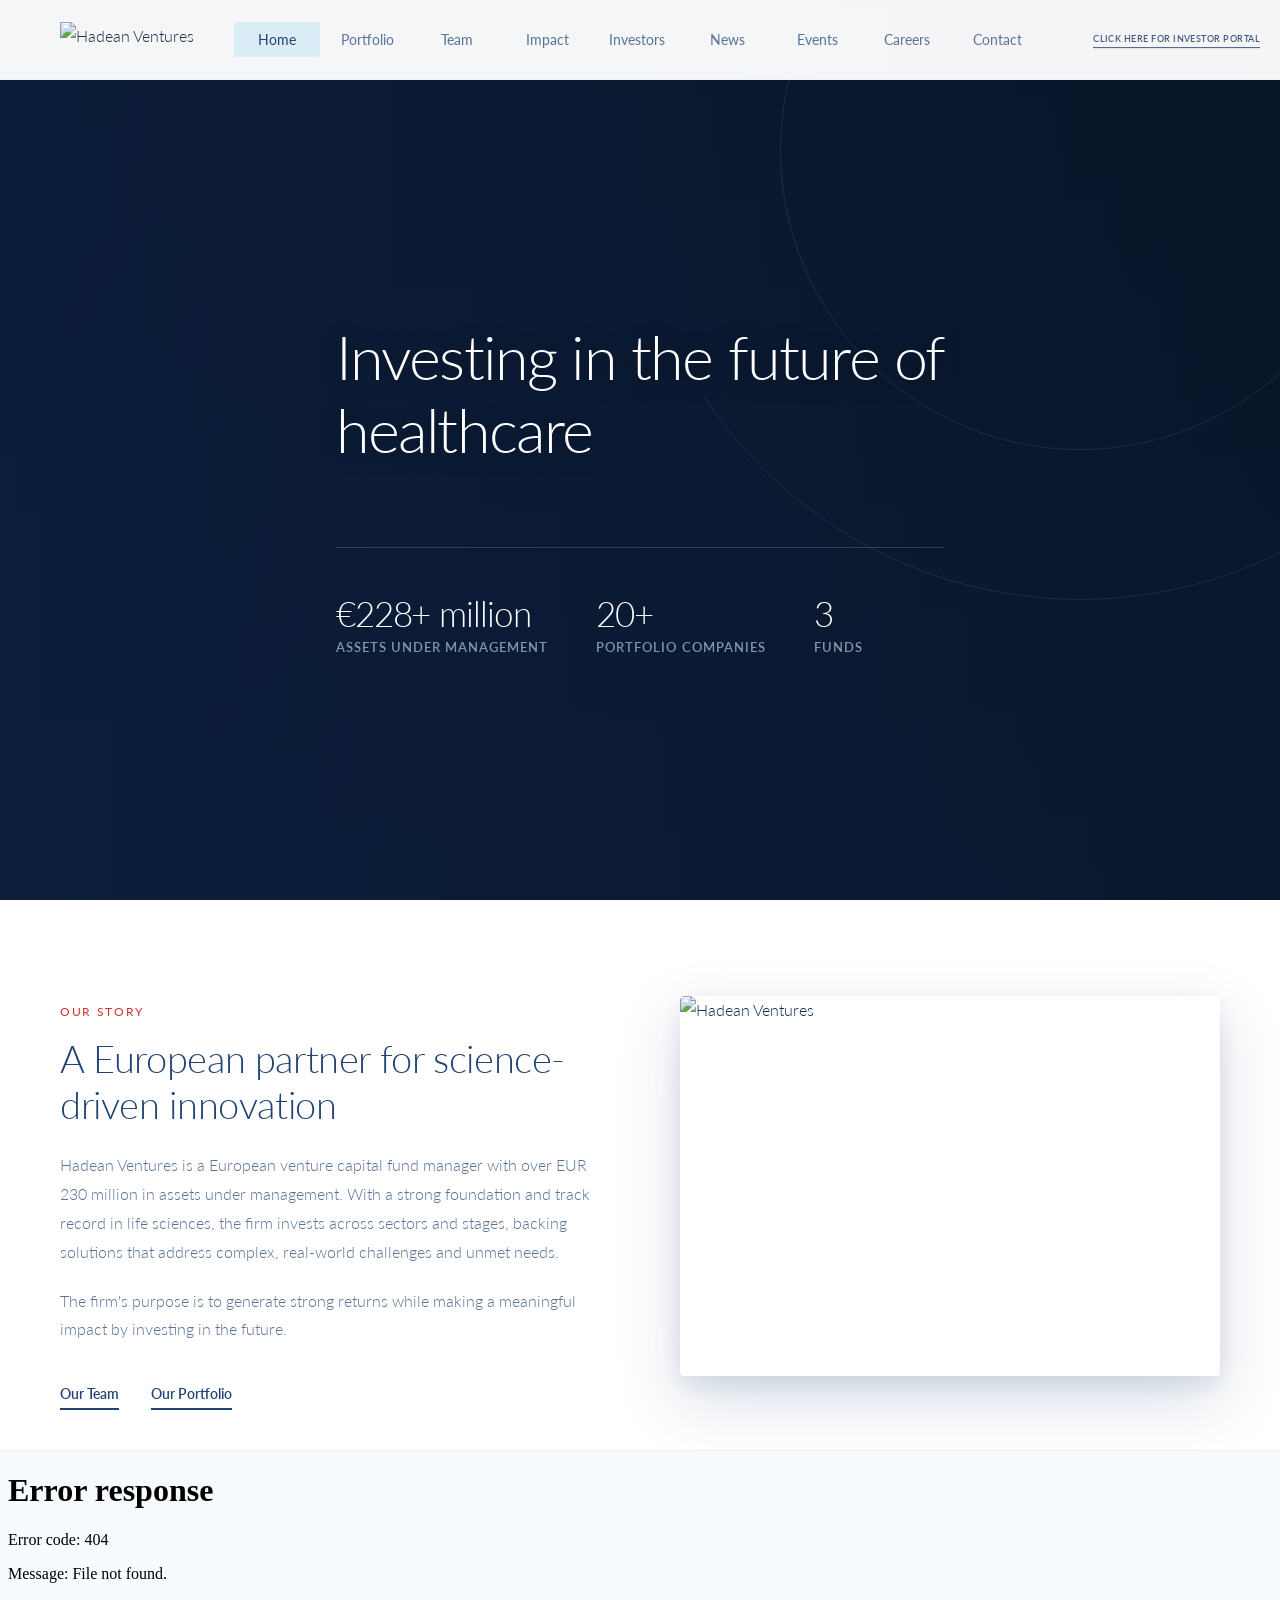
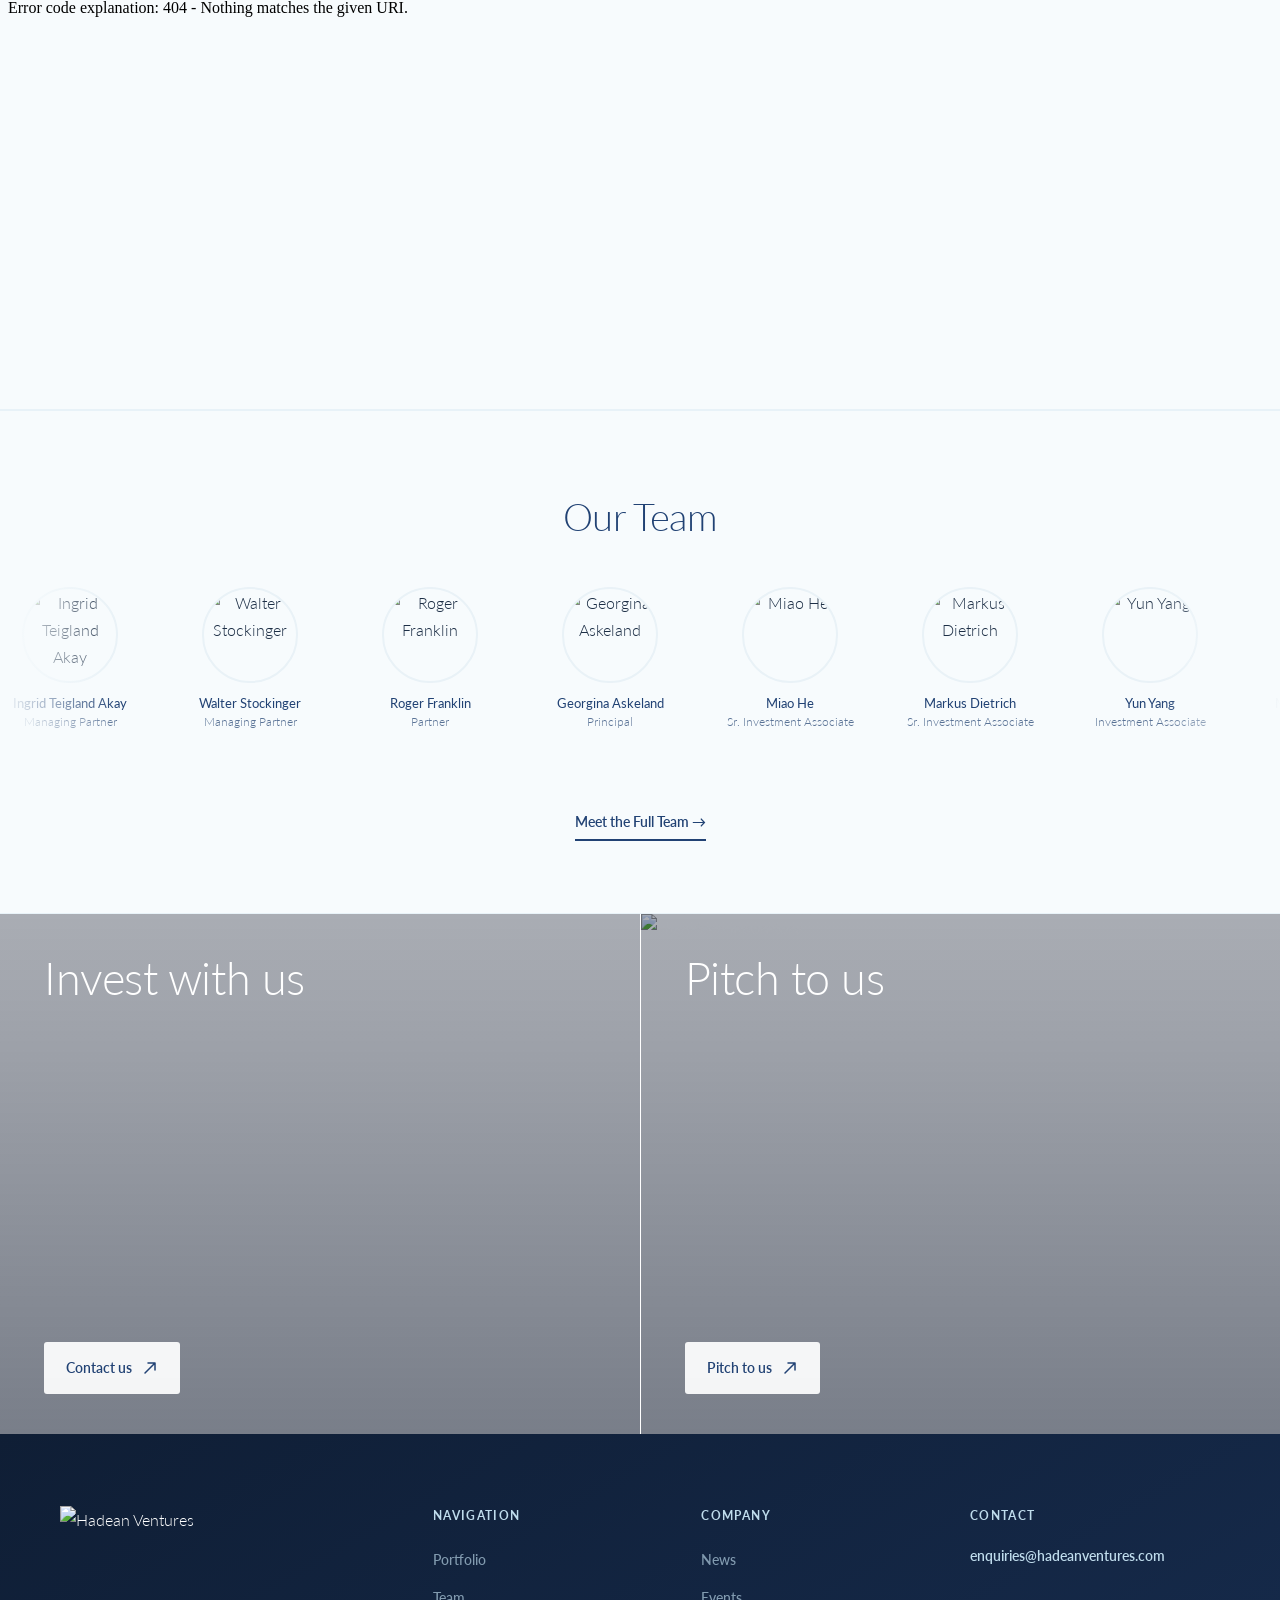
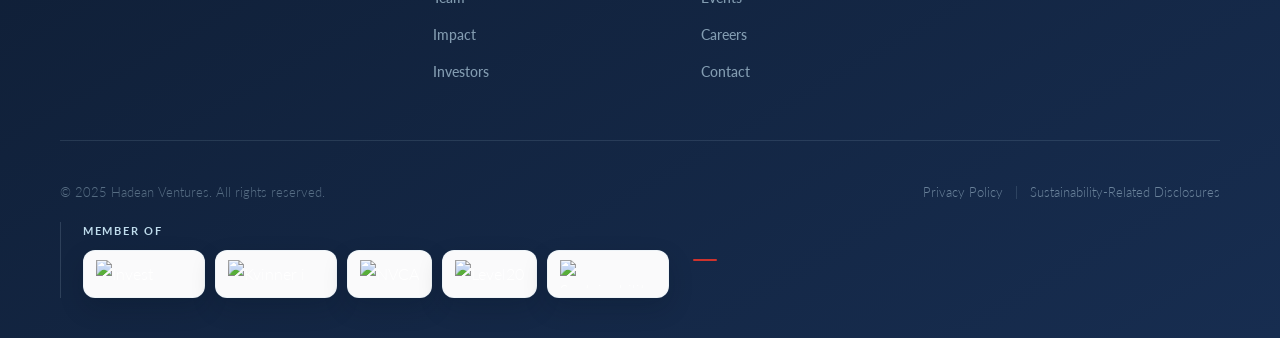
==== commit b162870c: "Replace page videos with images" ====
--- a/index.html
+++ b/index.html
@@ -96,9 +96,7 @@
         </div>
         <div class="reveal from-right">
           <div class="card" style="padding: 0; overflow: hidden; border: none; box-shadow: var(--shadow-xl);">
-            <video autoplay muted loop playsinline preload="metadata" style="width: 100%; height: 380px; object-fit: cover; border-radius: var(--radius-lg); display: block;">
-              <source src="HadeanVideo/81945-577442929_tiny.mp4" type="video/mp4">
-            </video>
+            <img src="PotentialNewImages/Sky.png" alt="Hadean Ventures" loading="lazy" decoding="async" style="width: 100%; height: 380px; object-fit: cover; border-radius: var(--radius-lg); display: block;">
           </div>
         </div>
       </div>
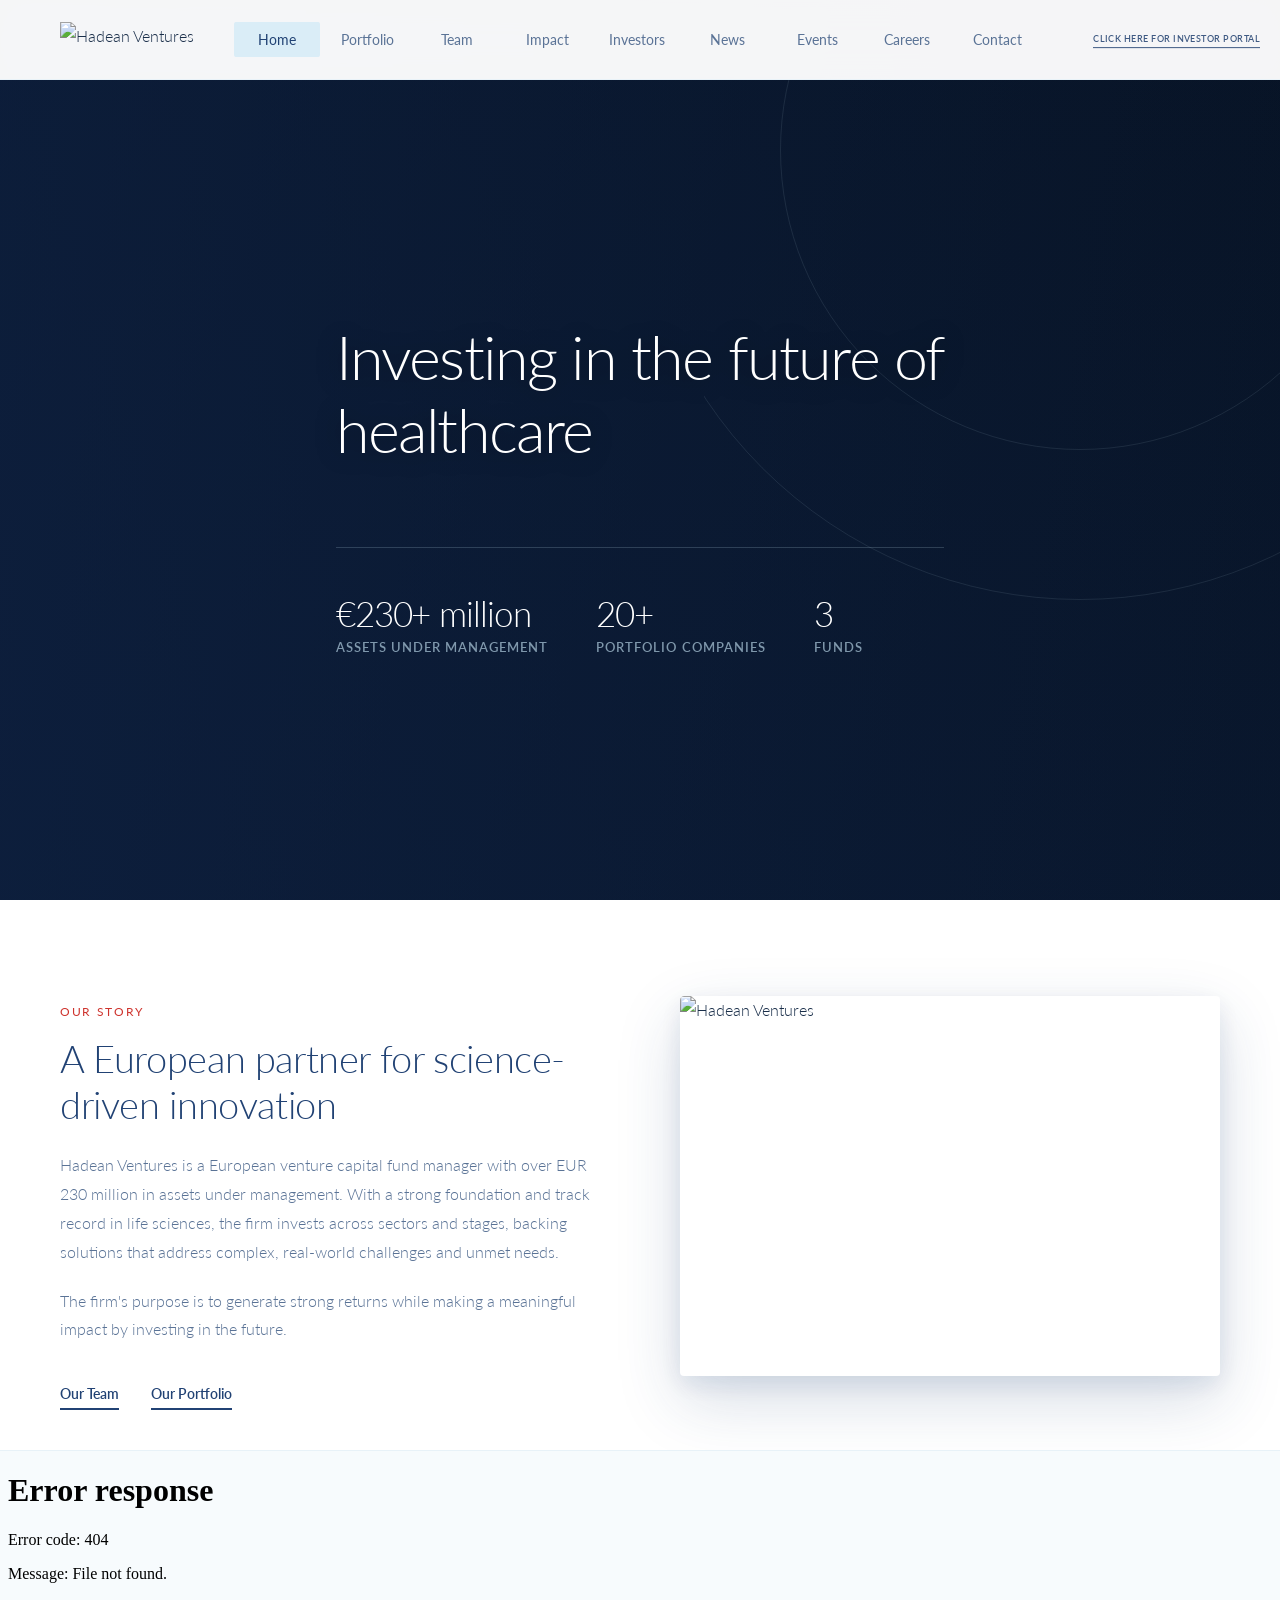
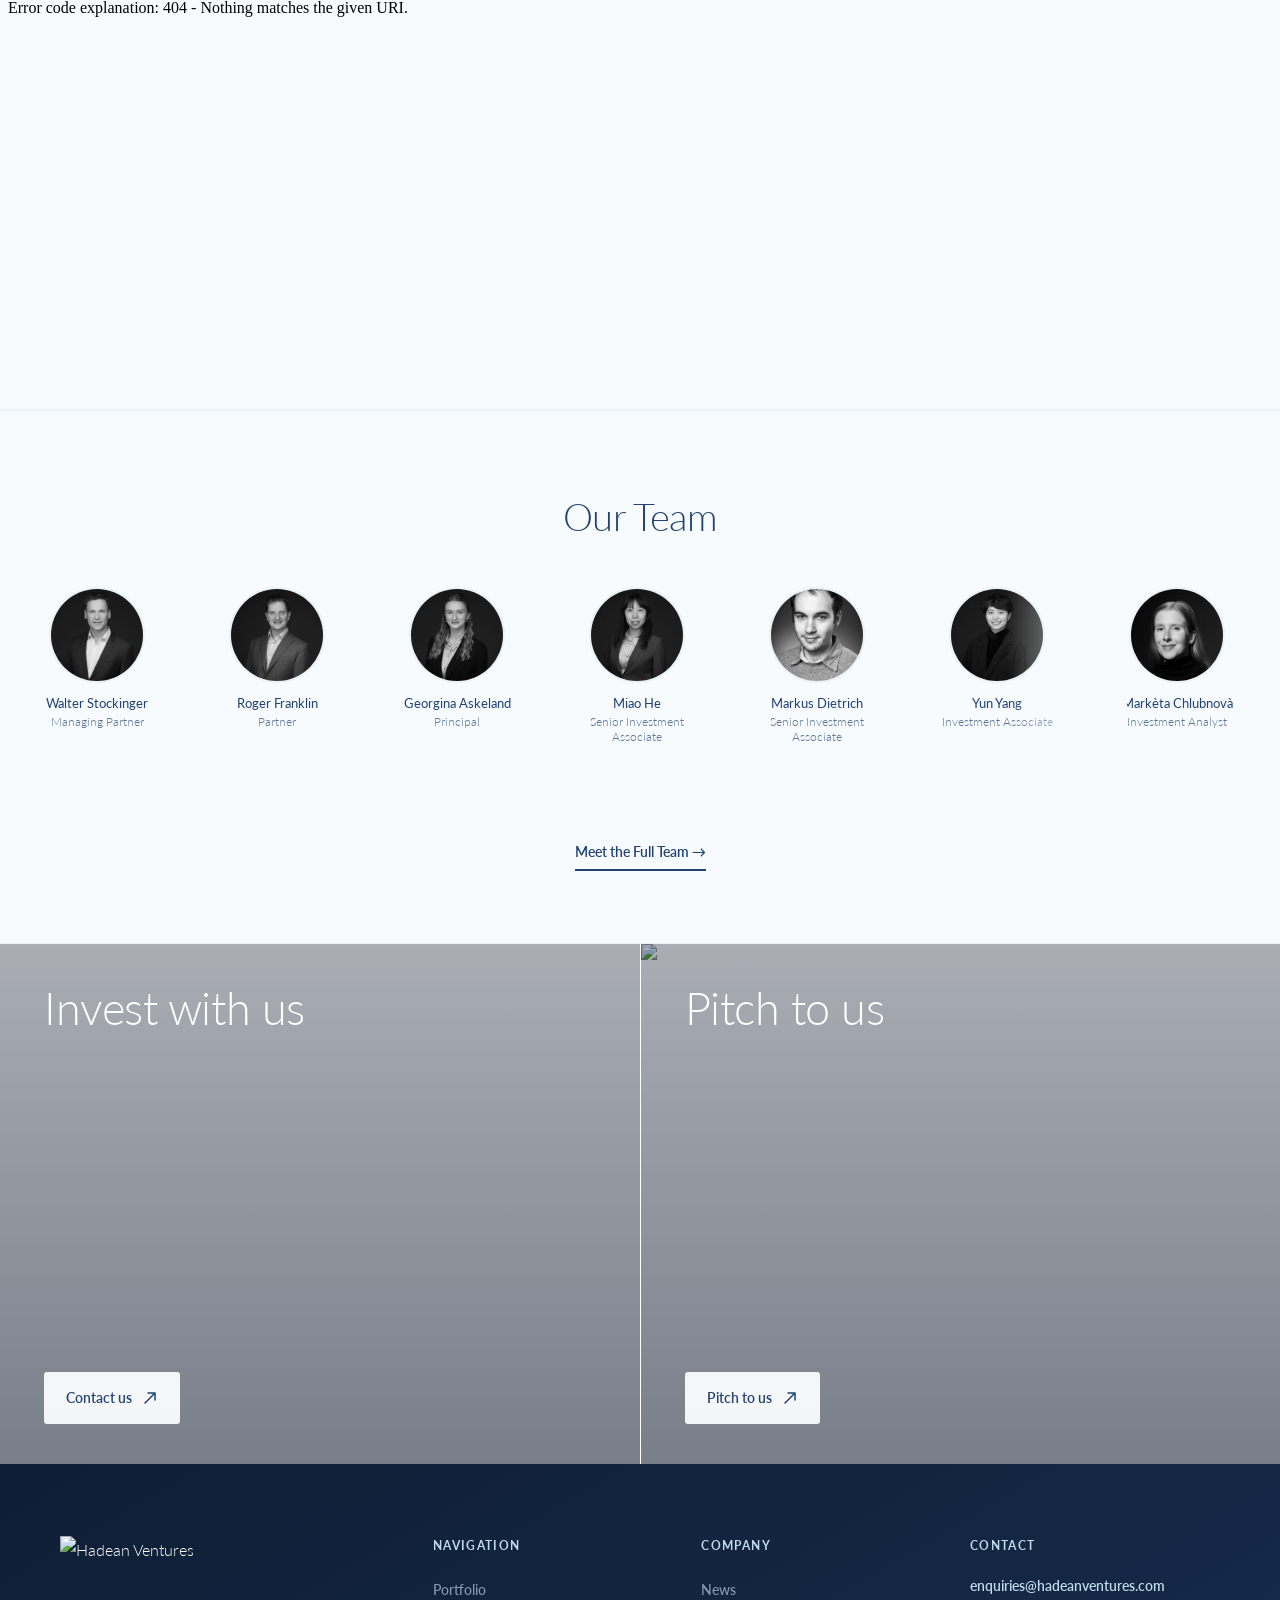
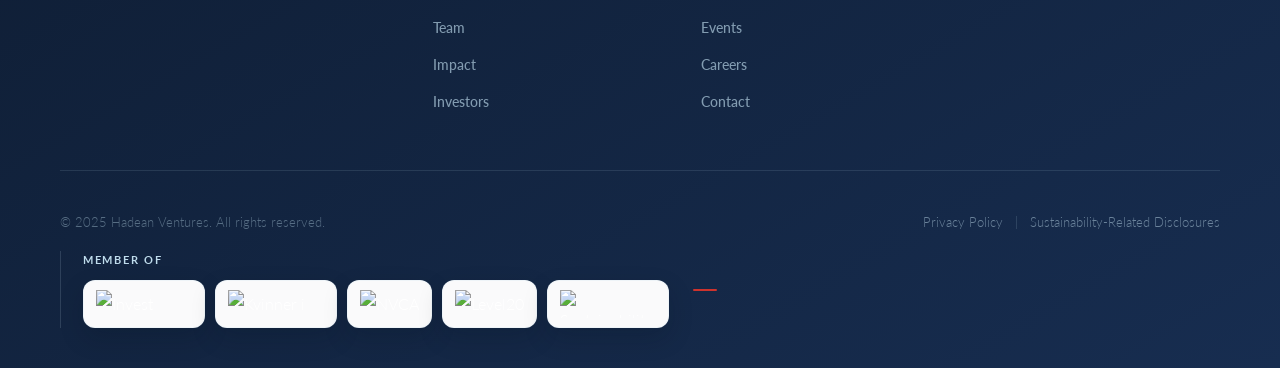
==== commit 6f4e5925: "m" ====
--- a/index.html
+++ b/index.html
@@ -123,146 +123,206 @@
     <div class="marquee-track-wrapper reveal from-right reveal-delay-1">
       <div class="marquee-track">
         <!-- First set -->
-        <div class="marquee-item">
-          <img loading="lazy" decoding="async" src="hadean_images/Ingrid-Teigland-Akay-227x230.jpg" alt="Ingrid Teigland Akay">
+        <div class="marquee-item" data-profile-url="pages/team-ingrid-teigland-akay.html">
+          <img loading="lazy" decoding="async" src="hadean_team_export/Ingrid%20Teigland%20Akay%20-%20Managing%20Partner/portrait.jpg" alt="Ingrid Teigland Akay">
           <div class="marquee-item-name">Ingrid Teigland Akay</div>
           <div class="marquee-item-role">Managing Partner</div>
         </div>
-        <div class="marquee-item">
-          <img loading="lazy" decoding="async" src="hadean_images/2023-12-12-HV-walter-stockinger-553-sh-1-scaled-230x230.jpg" alt="Walter Stockinger">
+        <div class="marquee-item" data-profile-url="pages/team-walter-stockinger.html">
+          <img loading="lazy" decoding="async" src="hadean_team_export/Walter%20Stockinger%20-%20Managing%20Partner/portrait.jpg" alt="Walter Stockinger">
           <div class="marquee-item-name">Walter Stockinger</div>
           <div class="marquee-item-role">Managing Partner</div>
         </div>
-        <div class="marquee-item">
-          <img loading="lazy" decoding="async" src="hadean_images/2023-12-12-HV-roger-franklin-402-sh-scaled-230x230.jpg" alt="Roger Franklin">
+        <div class="marquee-item" data-profile-url="pages/team-roger-franklin.html">
+          <img loading="lazy" decoding="async" src="hadean_team_export/Roger%20Franklin%20-%20Partner/portrait.jpg" alt="Roger Franklin">
           <div class="marquee-item-name">Roger Franklin</div>
           <div class="marquee-item-role">Partner</div>
         </div>
-        <div class="marquee-item">
-          <img loading="lazy" decoding="async" src="hadean_images/Georgina-Askeland.png" alt="Georgina Askeland">
+        <div class="marquee-item" data-profile-url="pages/team-georgina-askeland.html">
+          <img loading="lazy" decoding="async" src="hadean_team_export/Georgina%20Askeland%20-%20Principal/portrait.jpg" alt="Georgina Askeland">
           <div class="marquee-item-name">Georgina Askeland</div>
           <div class="marquee-item-role">Principal</div>
         </div>
-        <div class="marquee-item">
-          <img loading="lazy" decoding="async" src="hadean_images/2023-12-12-HV-miao-he-677-sh-scaled-230x230.jpg" alt="Miao He">
+        <div class="marquee-item" data-profile-url="pages/team-miao-he.html">
+          <img loading="lazy" decoding="async" src="hadean_team_export/Miao%20He%20-%20Senior%20Investment%20Associate/portrait.jpg" alt="Miao He">
           <div class="marquee-item-name">Miao He</div>
-          <div class="marquee-item-role">Sr. Investment Associate</div>
-        </div>
-        <div class="marquee-item">
-          <img loading="lazy" decoding="async" src="hadean_images/markus-dietrich-230x230.jpg" alt="Markus Dietrich">
+          <div class="marquee-item-role">Senior Investment Associate</div>
+        </div>
+        <div class="marquee-item" data-profile-url="pages/team-markus-dietrich.html">
+          <img loading="lazy" decoding="async" src="hadean_team_export/Markus%20Dietrich%20-%20Senior%20Investment%20Associate/portrait.jpg" alt="Markus Dietrich">
           <div class="marquee-item-name">Markus Dietrich</div>
-          <div class="marquee-item-role">Sr. Investment Associate</div>
-        </div>
-        <div class="marquee-item">
-          <img loading="lazy" decoding="async" src="hadean_images/2023-12-12-HV-yun-yang-113-sh-scaled-230x230.jpg" alt="Yun Yang">
+          <div class="marquee-item-role">Senior Investment Associate</div>
+        </div>
+        <div class="marquee-item" data-profile-url="pages/team-yun-yang.html">
+          <img loading="lazy" decoding="async" src="hadean_team_export/Yun%20Yang%20-%20Investment%20Associate/portrait.jpg" alt="Yun Yang">
           <div class="marquee-item-name">Yun Yang</div>
           <div class="marquee-item-role">Investment Associate</div>
         </div>
-        <div class="marquee-item">
-          <img loading="lazy" decoding="async" src="hadean_images/Picture_Marketa-e1755599357284-230x230.jpeg" alt="Marketa Chlubnova">
-          <div class="marquee-item-name">Marketa Chlubnova</div>
+        <div class="marquee-item" data-profile-url="pages/team-marketa-chlubnova.html">
+          <img loading="lazy" decoding="async" src="hadean_team_export/Marketa%20Chlubnova%20-%20Investment%20Analyst/portrait.jpeg" alt="Markèta Chlubnovà">
+          <div class="marquee-item-name">Markèta Chlubnovà</div>
           <div class="marquee-item-role">Investment Analyst</div>
         </div>
-        <div class="marquee-item">
-          <img loading="lazy" decoding="async" src="hadean_images/JK-Business-scaled-230x230.jpg" alt="Jan Kästingschäfer">
+        <div class="marquee-item" data-profile-url="pages/team-jan-kastingschafer.html">
+          <img loading="lazy" decoding="async" src="hadean_team_export/Jan%20Kaestingschaefer%20-%20Project%20Analyst/portrait.jpg" alt="Jan Kästingschäfer">
           <div class="marquee-item-name">Jan Kästingschäfer</div>
           <div class="marquee-item-role">Project Analyst</div>
         </div>
-        <div class="marquee-item">
-          <img loading="lazy" decoding="async" src="hadean_images/Camilla_Olsen_BW-scaled-230x230.jpg" alt="Camilla Olsen">
+        <div class="marquee-item" data-profile-url="pages/team-camilla-olsen.html">
+          <img loading="lazy" decoding="async" src="hadean_team_export/Camilla%20Olsen%20-%20Impact%20&amp;%20ESG%20Manager/portrait.jpg" alt="Camilla Olsen">
           <div class="marquee-item-name">Camilla Olsen</div>
           <div class="marquee-item-role">Impact &amp; ESG Manager</div>
         </div>
-        <div class="marquee-item">
-          <img loading="lazy" decoding="async" src="hadean_images/2023-12-12-HV-paal-nordhagen-518-sh-scaled-230x230.jpg" alt="Paal August Nordhagen">
-          <div class="marquee-item-name">Paal A. Nordhagen</div>
-          <div class="marquee-item-role">Director of Finance</div>
-        </div>
-        <div class="marquee-item">
-          <img loading="lazy" decoding="async" src="hadean_images/Diar-Tahir.jpeg" alt="Diar Tahir">
-          <div class="marquee-item-name">Diar Tahir</div>
-          <div class="marquee-item-role">Financial Controller</div>
-        </div>
-        <div class="marquee-item">
-          <img loading="lazy" decoding="async" src="hadean_images/2023-12-12-HV-silje-ervik-728-sh-scaled-230x230.jpg" alt="Silje C. L. Ervik">
+        <div class="marquee-item" data-profile-url="pages/team-paal-august-nordhagen.html">
+          <img loading="lazy" decoding="async" src="hadean_team_export/Paal%20August%20Nordhagen%20-%20Director%20Finance%20&amp;%20Controlling/portrait.jpg" alt="Paal August Nordhagen">
+          <div class="marquee-item-name">Paal August Nordhagen</div>
+          <div class="marquee-item-role">Director of Finance &amp; Controlling</div>
+        </div>
+        <div class="marquee-item" data-profile-url="pages/team-vilde-fredheim.html">
+          <img loading="lazy" decoding="async" src="hadean_team_export/Vilde%20Fredheim%20-%20Director%20Investor%20Relations%20&amp;%20Business%20Development/portrait.jpg" alt="Vilde Fredheim">
+          <div class="marquee-item-name">Vilde Fredheim</div>
+          <div class="marquee-item-role">Director, Investor Relations &amp; Business Development</div>
+        </div>
+        <div class="marquee-item" data-profile-url="pages/team-silje-c-l-ervik.html">
+          <img loading="lazy" decoding="async" src="hadean_team_export/Silje%20C%20L%20Ervik%20-%20Head%20of%20Legal/portrait.jpg" alt="Silje C. L. Ervik">
           <div class="marquee-item-name">Silje C. L. Ervik</div>
           <div class="marquee-item-role">Head of Legal</div>
         </div>
-        <div class="marquee-item">
-          <img loading="lazy" decoding="async" src="hadean_images/2023-12-12-HV-lene-dragesund-637-sh-scaled-230x230.jpg" alt="Lene Dragesund">
+        <div class="marquee-item" data-profile-url="pages/team-pal-r-jensen.html">
+          <img loading="lazy" decoding="async" src="hadean_team_export/Pal%20R%20Jensen%20-%20Senior%20Advisor%20Operations/portrait.jpg" alt="Pål R. Jensen">
+          <div class="marquee-item-name">Pål R. Jensen</div>
+          <div class="marquee-item-role">Senior Advisor Operations</div>
+        </div>
+        <div class="marquee-item" data-profile-url="pages/team-lene-dragesund.html">
+          <img loading="lazy" decoding="async" src="hadean_team_export/Lene%20Dragesund%20-%20Senior%20Office%20Manager/portrait.jpg" alt="Lene Dragesund">
           <div class="marquee-item-name">Lene Dragesund</div>
           <div class="marquee-item-role">Senior Office Manager</div>
         </div>
+        <div class="marquee-item" data-profile-url="pages/team-ingrid-beyer.html">
+          <img loading="lazy" decoding="async" src="hadean_team_export/Ingrid%20Beyer%20-%20Senior%20Advisor/portrait.jpg" alt="Ingrid Beyer">
+          <div class="marquee-item-name">Ingrid Beyer</div>
+          <div class="marquee-item-role">Senior Advisor</div>
+        </div>
+        <div class="marquee-item" data-profile-url="pages/team-lene-gerlach.html">
+          <img loading="lazy" decoding="async" src="hadean_team_export/Lene%20Gerlach%20-%20Venture%20Partner/portrait.jpg" alt="Lene Gerlach">
+          <div class="marquee-item-name">Lene Gerlach</div>
+          <div class="marquee-item-role">Venture Partner</div>
+        </div>
+        <div class="marquee-item" data-profile-url="pages/team-florian-eckhardt.html">
+          <img loading="lazy" decoding="async" src="hadean_team_export/Florian%20Eckhardt%20-%20Senior%20Advisor/portrait.jpg" alt="Florian Eckhardt">
+          <div class="marquee-item-name">Florian Eckhardt</div>
+          <div class="marquee-item-role">Senior Advisor</div>
+        </div>
+        <div class="marquee-item" data-profile-url="pages/team-nora-kaarela.html">
+          <img loading="lazy" decoding="async" src="hadean_team_export/Nora%20Kaarela%20-%20Venture%20Partner/portrait.jpg" alt="Nora Kaarela">
+          <div class="marquee-item-name">Nora Kaarela</div>
+          <div class="marquee-item-role">Venture Partner</div>
+        </div>
+        <div class="marquee-item" data-profile-url="pages/team-reinhard-krickl.html">
+          <img loading="lazy" decoding="async" src="hadean_team_export/Reinhard%20Krickl%20-%20Venture%20Partner/portrait.jpg" alt="Reinhard Krickl">
+          <div class="marquee-item-name">Reinhard Krickl</div>
+          <div class="marquee-item-role">Venture Partner</div>
+        </div>
         <!-- Duplicate set for seamless loop -->
-        <div class="marquee-item">
-          <img loading="lazy" decoding="async" src="hadean_images/Ingrid-Teigland-Akay-227x230.jpg" alt="Ingrid Teigland Akay">
+        <div class="marquee-item" data-profile-url="pages/team-ingrid-teigland-akay.html">
+          <img loading="lazy" decoding="async" src="hadean_team_export/Ingrid%20Teigland%20Akay%20-%20Managing%20Partner/portrait.jpg" alt="Ingrid Teigland Akay">
           <div class="marquee-item-name">Ingrid Teigland Akay</div>
           <div class="marquee-item-role">Managing Partner</div>
         </div>
-        <div class="marquee-item">
-          <img loading="lazy" decoding="async" src="hadean_images/2023-12-12-HV-walter-stockinger-553-sh-1-scaled-230x230.jpg" alt="Walter Stockinger">
+        <div class="marquee-item" data-profile-url="pages/team-walter-stockinger.html">
+          <img loading="lazy" decoding="async" src="hadean_team_export/Walter%20Stockinger%20-%20Managing%20Partner/portrait.jpg" alt="Walter Stockinger">
           <div class="marquee-item-name">Walter Stockinger</div>
           <div class="marquee-item-role">Managing Partner</div>
         </div>
-        <div class="marquee-item">
-          <img loading="lazy" decoding="async" src="hadean_images/2023-12-12-HV-roger-franklin-402-sh-scaled-230x230.jpg" alt="Roger Franklin">
+        <div class="marquee-item" data-profile-url="pages/team-roger-franklin.html">
+          <img loading="lazy" decoding="async" src="hadean_team_export/Roger%20Franklin%20-%20Partner/portrait.jpg" alt="Roger Franklin">
           <div class="marquee-item-name">Roger Franklin</div>
           <div class="marquee-item-role">Partner</div>
         </div>
-        <div class="marquee-item">
-          <img loading="lazy" decoding="async" src="hadean_images/Georgina-Askeland.png" alt="Georgina Askeland">
+        <div class="marquee-item" data-profile-url="pages/team-georgina-askeland.html">
+          <img loading="lazy" decoding="async" src="hadean_team_export/Georgina%20Askeland%20-%20Principal/portrait.jpg" alt="Georgina Askeland">
           <div class="marquee-item-name">Georgina Askeland</div>
           <div class="marquee-item-role">Principal</div>
         </div>
-        <div class="marquee-item">
-          <img loading="lazy" decoding="async" src="hadean_images/2023-12-12-HV-miao-he-677-sh-scaled-230x230.jpg" alt="Miao He">
+        <div class="marquee-item" data-profile-url="pages/team-miao-he.html">
+          <img loading="lazy" decoding="async" src="hadean_team_export/Miao%20He%20-%20Senior%20Investment%20Associate/portrait.jpg" alt="Miao He">
           <div class="marquee-item-name">Miao He</div>
-          <div class="marquee-item-role">Sr. Investment Associate</div>
-        </div>
-        <div class="marquee-item">
-          <img loading="lazy" decoding="async" src="hadean_images/markus-dietrich-230x230.jpg" alt="Markus Dietrich">
+          <div class="marquee-item-role">Senior Investment Associate</div>
+        </div>
+        <div class="marquee-item" data-profile-url="pages/team-markus-dietrich.html">
+          <img loading="lazy" decoding="async" src="hadean_team_export/Markus%20Dietrich%20-%20Senior%20Investment%20Associate/portrait.jpg" alt="Markus Dietrich">
           <div class="marquee-item-name">Markus Dietrich</div>
-          <div class="marquee-item-role">Sr. Investment Associate</div>
-        </div>
-        <div class="marquee-item">
-          <img loading="lazy" decoding="async" src="hadean_images/2023-12-12-HV-yun-yang-113-sh-scaled-230x230.jpg" alt="Yun Yang">
+          <div class="marquee-item-role">Senior Investment Associate</div>
+        </div>
+        <div class="marquee-item" data-profile-url="pages/team-yun-yang.html">
+          <img loading="lazy" decoding="async" src="hadean_team_export/Yun%20Yang%20-%20Investment%20Associate/portrait.jpg" alt="Yun Yang">
           <div class="marquee-item-name">Yun Yang</div>
           <div class="marquee-item-role">Investment Associate</div>
         </div>
-        <div class="marquee-item">
-          <img loading="lazy" decoding="async" src="hadean_images/Picture_Marketa-e1755599357284-230x230.jpeg" alt="Marketa Chlubnova">
-          <div class="marquee-item-name">Marketa Chlubnova</div>
+        <div class="marquee-item" data-profile-url="pages/team-marketa-chlubnova.html">
+          <img loading="lazy" decoding="async" src="hadean_team_export/Marketa%20Chlubnova%20-%20Investment%20Analyst/portrait.jpeg" alt="Markèta Chlubnovà">
+          <div class="marquee-item-name">Markèta Chlubnovà</div>
           <div class="marquee-item-role">Investment Analyst</div>
         </div>
-        <div class="marquee-item">
-          <img loading="lazy" decoding="async" src="hadean_images/JK-Business-scaled-230x230.jpg" alt="Jan Kästingschäfer">
+        <div class="marquee-item" data-profile-url="pages/team-jan-kastingschafer.html">
+          <img loading="lazy" decoding="async" src="hadean_team_export/Jan%20Kaestingschaefer%20-%20Project%20Analyst/portrait.jpg" alt="Jan Kästingschäfer">
           <div class="marquee-item-name">Jan Kästingschäfer</div>
           <div class="marquee-item-role">Project Analyst</div>
         </div>
-        <div class="marquee-item">
-          <img loading="lazy" decoding="async" src="hadean_images/Camilla_Olsen_BW-scaled-230x230.jpg" alt="Camilla Olsen">
+        <div class="marquee-item" data-profile-url="pages/team-camilla-olsen.html">
+          <img loading="lazy" decoding="async" src="hadean_team_export/Camilla%20Olsen%20-%20Impact%20&amp;%20ESG%20Manager/portrait.jpg" alt="Camilla Olsen">
           <div class="marquee-item-name">Camilla Olsen</div>
           <div class="marquee-item-role">Impact &amp; ESG Manager</div>
         </div>
-        <div class="marquee-item">
-          <img loading="lazy" decoding="async" src="hadean_images/2023-12-12-HV-paal-nordhagen-518-sh-scaled-230x230.jpg" alt="Paal August Nordhagen">
-          <div class="marquee-item-name">Paal A. Nordhagen</div>
-          <div class="marquee-item-role">Director of Finance</div>
-        </div>
-        <div class="marquee-item">
-          <img loading="lazy" decoding="async" src="hadean_images/Diar-Tahir.jpeg" alt="Diar Tahir">
-          <div class="marquee-item-name">Diar Tahir</div>
-          <div class="marquee-item-role">Financial Controller</div>
-        </div>
-        <div class="marquee-item">
-          <img loading="lazy" decoding="async" src="hadean_images/2023-12-12-HV-silje-ervik-728-sh-scaled-230x230.jpg" alt="Silje C. L. Ervik">
+        <div class="marquee-item" data-profile-url="pages/team-paal-august-nordhagen.html">
+          <img loading="lazy" decoding="async" src="hadean_team_export/Paal%20August%20Nordhagen%20-%20Director%20Finance%20&amp;%20Controlling/portrait.jpg" alt="Paal August Nordhagen">
+          <div class="marquee-item-name">Paal August Nordhagen</div>
+          <div class="marquee-item-role">Director of Finance &amp; Controlling</div>
+        </div>
+        <div class="marquee-item" data-profile-url="pages/team-vilde-fredheim.html">
+          <img loading="lazy" decoding="async" src="hadean_team_export/Vilde%20Fredheim%20-%20Director%20Investor%20Relations%20&amp;%20Business%20Development/portrait.jpg" alt="Vilde Fredheim">
+          <div class="marquee-item-name">Vilde Fredheim</div>
+          <div class="marquee-item-role">Director, Investor Relations &amp; Business Development</div>
+        </div>
+        <div class="marquee-item" data-profile-url="pages/team-silje-c-l-ervik.html">
+          <img loading="lazy" decoding="async" src="hadean_team_export/Silje%20C%20L%20Ervik%20-%20Head%20of%20Legal/portrait.jpg" alt="Silje C. L. Ervik">
           <div class="marquee-item-name">Silje C. L. Ervik</div>
           <div class="marquee-item-role">Head of Legal</div>
         </div>
-        <div class="marquee-item">
-          <img loading="lazy" decoding="async" src="hadean_images/2023-12-12-HV-lene-dragesund-637-sh-scaled-230x230.jpg" alt="Lene Dragesund">
+        <div class="marquee-item" data-profile-url="pages/team-pal-r-jensen.html">
+          <img loading="lazy" decoding="async" src="hadean_team_export/Pal%20R%20Jensen%20-%20Senior%20Advisor%20Operations/portrait.jpg" alt="Pål R. Jensen">
+          <div class="marquee-item-name">Pål R. Jensen</div>
+          <div class="marquee-item-role">Senior Advisor Operations</div>
+        </div>
+        <div class="marquee-item" data-profile-url="pages/team-lene-dragesund.html">
+          <img loading="lazy" decoding="async" src="hadean_team_export/Lene%20Dragesund%20-%20Senior%20Office%20Manager/portrait.jpg" alt="Lene Dragesund">
           <div class="marquee-item-name">Lene Dragesund</div>
           <div class="marquee-item-role">Senior Office Manager</div>
+        </div>
+        <div class="marquee-item" data-profile-url="pages/team-ingrid-beyer.html">
+          <img loading="lazy" decoding="async" src="hadean_team_export/Ingrid%20Beyer%20-%20Senior%20Advisor/portrait.jpg" alt="Ingrid Beyer">
+          <div class="marquee-item-name">Ingrid Beyer</div>
+          <div class="marquee-item-role">Senior Advisor</div>
+        </div>
+        <div class="marquee-item" data-profile-url="pages/team-lene-gerlach.html">
+          <img loading="lazy" decoding="async" src="hadean_team_export/Lene%20Gerlach%20-%20Venture%20Partner/portrait.jpg" alt="Lene Gerlach">
+          <div class="marquee-item-name">Lene Gerlach</div>
+          <div class="marquee-item-role">Venture Partner</div>
+        </div>
+        <div class="marquee-item" data-profile-url="pages/team-florian-eckhardt.html">
+          <img loading="lazy" decoding="async" src="hadean_team_export/Florian%20Eckhardt%20-%20Senior%20Advisor/portrait.jpg" alt="Florian Eckhardt">
+          <div class="marquee-item-name">Florian Eckhardt</div>
+          <div class="marquee-item-role">Senior Advisor</div>
+        </div>
+        <div class="marquee-item" data-profile-url="pages/team-nora-kaarela.html">
+          <img loading="lazy" decoding="async" src="hadean_team_export/Nora%20Kaarela%20-%20Venture%20Partner/portrait.jpg" alt="Nora Kaarela">
+          <div class="marquee-item-name">Nora Kaarela</div>
+          <div class="marquee-item-role">Venture Partner</div>
+        </div>
+        <div class="marquee-item" data-profile-url="pages/team-reinhard-krickl.html">
+          <img loading="lazy" decoding="async" src="hadean_team_export/Reinhard%20Krickl%20-%20Venture%20Partner/portrait.jpg" alt="Reinhard Krickl">
+          <div class="marquee-item-name">Reinhard Krickl</div>
+          <div class="marquee-item-role">Venture Partner</div>
         </div>
       </div>
     </div>
@@ -473,10 +533,102 @@
       }, 3200);
     }
 
-    const profilePages = {
-      'Ingrid Teigland Akay': 'pages/team-ingrid.html',
-      'Markus Dietrich': 'pages/team-markus.html'
-    };
+    let suppressMarqueeClick = false;
+    const marqueeWrapper = document.querySelector('.marquee-track-wrapper');
+    const marqueeTrack = document.querySelector('.marquee-track');
+
+    if (marqueeWrapper && marqueeTrack) {
+      const loopDuration = 48000;
+      let pointerDown = false;
+      let dragging = false;
+      let startX = 0;
+      let startScrollLeft = 0;
+      let lastFrameTime = performance.now();
+
+      const getLoopWidth = () => marqueeTrack.scrollWidth / 2;
+
+      function setLoopedScroll(value) {
+        const loopWidth = getLoopWidth();
+        if (!loopWidth) return;
+
+        const nextScrollLeft = ((value % loopWidth) + loopWidth) % loopWidth;
+        marqueeWrapper.scrollLeft = nextScrollLeft;
+      }
+
+      marqueeWrapper.addEventListener('wheel', event => {
+        const delta = Math.abs(event.deltaX) > Math.abs(event.deltaY) ? event.deltaX : event.deltaY;
+        if (!delta) return;
+
+        event.preventDefault();
+        setLoopedScroll(marqueeWrapper.scrollLeft + delta);
+      }, { passive: false });
+
+      marqueeWrapper.addEventListener('keydown', event => {
+        if (event.key !== 'ArrowLeft' && event.key !== 'ArrowRight') return;
+
+        event.preventDefault();
+        setLoopedScroll(marqueeWrapper.scrollLeft + (event.key === 'ArrowRight' ? 180 : -180));
+      });
+
+      marqueeWrapper.addEventListener('pointerdown', event => {
+        if (event.button !== 0) return;
+
+        pointerDown = true;
+        dragging = false;
+        startX = event.clientX;
+        startScrollLeft = marqueeWrapper.scrollLeft;
+        marqueeWrapper.classList.add('is-dragging');
+        if (marqueeWrapper.setPointerCapture) {
+          marqueeWrapper.setPointerCapture(event.pointerId);
+        }
+      });
+
+      marqueeWrapper.addEventListener('pointermove', event => {
+        if (!pointerDown) return;
+
+        const dragDistance = event.clientX - startX;
+        if (Math.abs(dragDistance) < 4 && !dragging) return;
+
+        dragging = true;
+        event.preventDefault();
+        setLoopedScroll(startScrollLeft - dragDistance);
+      });
+
+      function finishPointerScroll(event) {
+        if (!pointerDown) return;
+
+        if (dragging) {
+          suppressMarqueeClick = true;
+          window.setTimeout(() => {
+            suppressMarqueeClick = false;
+          }, 0);
+        }
+
+        pointerDown = false;
+        dragging = false;
+        marqueeWrapper.classList.remove('is-dragging');
+        if (marqueeWrapper.hasPointerCapture && marqueeWrapper.hasPointerCapture(event.pointerId)) {
+          marqueeWrapper.releasePointerCapture(event.pointerId);
+        }
+      }
+
+      marqueeWrapper.addEventListener('pointerup', finishPointerScroll);
+      marqueeWrapper.addEventListener('pointercancel', finishPointerScroll);
+
+      function autoScrollMarquee(now) {
+        const elapsed = now - lastFrameTime;
+        lastFrameTime = now;
+
+        if (!pointerDown && !marqueeWrapper.matches(':hover')) {
+          const loopWidth = getLoopWidth();
+          setLoopedScroll(marqueeWrapper.scrollLeft + (loopWidth * elapsed / loopDuration));
+        }
+
+        window.requestAnimationFrame(autoScrollMarquee);
+      }
+
+      window.requestAnimationFrame(autoScrollMarquee);
+    }
 
     document.querySelectorAll('.marquee-item').forEach(item => {
       const nameEl = item.querySelector('.marquee-item-name');
@@ -487,11 +639,16 @@
       const profileName = nameEl.textContent.trim();
       const profileRole = roleEl ? roleEl.textContent.trim() : 'Team Member';
       const fallbackUrl = `pages/team-profile-placeholder.html?name=${encodeURIComponent(profileName)}&role=${encodeURIComponent(profileRole)}`;
-      const targetUrl = profilePages[profileName] || fallbackUrl;
+      const targetUrl = item.dataset.profileUrl || fallbackUrl;
 
       item.setAttribute('role', 'link');
       item.setAttribute('tabindex', '0');
-      item.addEventListener('click', () => {
+      item.addEventListener('click', event => {
+        if (suppressMarqueeClick) {
+          event.preventDefault();
+          return;
+        }
+
         window.location.href = targetUrl;
       });
       item.addEventListener('keydown', event => {
--- a/styles/main.css
+++ b/styles/main.css
@@ -2801,3 +2801,583 @@
     border-bottom: 1px solid rgba(255,255,255,0.12);
   }
 }
+
+/* === IPHONE / MOBILE REFINEMENTS === */
+@media (max-width: 768px) {
+  html,
+  body {
+    width: 100%;
+    overflow-x: hidden;
+    -webkit-text-size-adjust: 100%;
+  }
+
+  body {
+    font-size: 15px;
+    line-height: 1.65;
+  }
+
+  h1 {
+    font-size: clamp(2rem, 11vw, 2.9rem);
+    line-height: 1.08;
+  }
+
+  h2 {
+    font-size: clamp(1.45rem, 7vw, 2rem);
+    line-height: 1.15;
+  }
+
+  h3 {
+    font-size: clamp(1.08rem, 5vw, 1.28rem);
+  }
+
+  p,
+  .lead {
+    max-width: none;
+  }
+
+  .lead {
+    font-size: 1.02rem;
+    line-height: 1.65;
+  }
+
+  .container,
+  .nav-inner {
+    padding-left: max(18px, env(safe-area-inset-left));
+    padding-right: max(18px, env(safe-area-inset-right));
+  }
+
+  .nav {
+    height: var(--nav-height);
+  }
+
+  .nav-inner {
+    gap: 10px;
+    justify-content: flex-start;
+  }
+
+  .nav-logo img {
+    height: 30px;
+    max-width: 150px;
+    object-fit: contain;
+  }
+
+  .nav-toggle {
+    order: 3;
+    margin-left: 4px;
+    min-width: 42px;
+    min-height: 42px;
+    align-items: center;
+    justify-content: center;
+  }
+
+  .nav-portal-link {
+    order: 2;
+    margin-left: auto;
+    max-width: 118px;
+    white-space: normal;
+    text-align: right;
+    line-height: 1.2;
+    font-size: 0.52rem;
+  }
+
+  .nav-links {
+    top: var(--nav-height);
+    max-height: calc(100svh - var(--nav-height));
+    overflow-y: auto;
+    padding: 12px 18px calc(18px + env(safe-area-inset-bottom));
+  }
+
+  .nav-links a {
+    min-height: 44px;
+    display: flex;
+    align-items: center;
+    border-radius: var(--radius-md);
+  }
+
+  .hero {
+    min-height: 100svh;
+    align-items: flex-end;
+  }
+
+  .hero-content {
+    padding: calc(var(--nav-height) + 64px) 0 48px;
+  }
+
+  .hero-content .label {
+    margin-bottom: 16px;
+  }
+
+  .hero-content h1 {
+    margin-bottom: 20px;
+  }
+
+  .hero-content .lead {
+    margin-bottom: 30px;
+    font-size: 1.02rem;
+  }
+
+  .hero-stats {
+    display: grid;
+    grid-template-columns: repeat(2, minmax(0, 1fr));
+    gap: 22px 28px;
+    margin-top: 44px;
+    padding-top: 28px;
+  }
+
+  .hero-stat-value {
+    font-size: 1.62rem;
+  }
+
+  .hero-stat-label {
+    font-size: 0.68rem;
+    line-height: 1.35;
+  }
+
+  .page-header,
+  .page-header-img {
+    padding-top: calc(var(--nav-height) + 52px);
+  }
+
+  .page-header-img {
+    min-height: min(76svh, 430px);
+    padding-bottom: 42px;
+    align-items: flex-end;
+  }
+
+  .page-header-img .container {
+    grid-template-rows: auto auto auto;
+    width: 100%;
+  }
+
+  .page-header-img .label {
+    margin-bottom: 12px;
+  }
+
+  .page-header-img h1 {
+    margin-bottom: 16px;
+  }
+
+  .page-header-img .lead,
+  .team-page .page-header-img .lead {
+    width: auto;
+    max-width: none;
+    font-size: 1rem;
+    line-height: 1.6;
+  }
+
+  .page-header-img .ph-overlay {
+    background: linear-gradient(180deg,
+      rgba(15,30,53,0.22) 0%,
+      rgba(15,30,53,0.58) 44%,
+      rgba(15,30,53,0.88) 100%);
+  }
+
+  .section,
+  .contact-page .contact-section {
+    padding: var(--section-py) 0;
+  }
+
+  .section-header {
+    margin-bottom: 32px;
+  }
+
+  .section-header.centered {
+    text-align: left;
+  }
+
+  .section-header.centered p {
+    margin: 0;
+  }
+
+  .card,
+  .portfolio-card,
+  .impact-card,
+  .office-card,
+  .contact-info-card,
+  .restricted-box,
+  .events-page .events-card {
+    border-radius: var(--radius-lg);
+  }
+
+  .card,
+  .portfolio-card {
+    padding: 24px;
+  }
+
+  .portfolio-card-header {
+    gap: 14px;
+  }
+
+  .portfolio-card-logo {
+    flex-basis: 96px;
+    width: 96px;
+    height: 56px;
+    padding: 10px 12px;
+  }
+
+  .portfolio-page .portfolio-filters {
+    flex-wrap: nowrap;
+    overflow-x: auto;
+    gap: 18px;
+    margin: 0 -18px 28px;
+    padding: 0 18px 8px;
+    -webkit-overflow-scrolling: touch;
+    scrollbar-width: none;
+  }
+
+  .portfolio-page .portfolio-filters::-webkit-scrollbar {
+    display: none;
+  }
+
+  .portfolio-page .filter-btn {
+    flex: 0 0 auto;
+    min-height: 40px;
+  }
+
+  .portfolio-page .portfolio-card {
+    padding: 22px;
+  }
+
+  .portfolio-page .portfolio-card-logo {
+    height: 96px;
+    padding: 16px 20px;
+  }
+
+  .team-grid {
+    grid-template-columns: repeat(2, minmax(0, 1fr));
+    gap: 14px;
+  }
+
+  .team-card {
+    border-radius: var(--radius-lg);
+  }
+
+  .team-card-body {
+    padding: 14px 12px 16px;
+  }
+
+  .team-card-name {
+    font-size: 0.88rem;
+    line-height: 1.25;
+  }
+
+  .team-card-role {
+    font-size: 0.72rem;
+    line-height: 1.3;
+  }
+
+  .news-item {
+    padding: 22px 0;
+  }
+
+  .news-date {
+    white-space: normal;
+  }
+
+  .impact-card h3,
+  .impact-card p {
+    padding-left: 24px;
+    padding-right: 24px;
+  }
+
+  .impact-card h3 {
+    padding-top: 24px;
+  }
+
+  .impact-card p {
+    padding-bottom: 26px;
+  }
+
+  .impact-page .impact-columns-section,
+  .impact-page .impact-sdg-section {
+    padding: 44px 0;
+  }
+
+  .impact-page .impact-sdg-text-section {
+    padding-bottom: 48px;
+  }
+
+  .impact-page .impact-sdg-icons {
+    gap: 12px;
+  }
+
+  .impact-page .sdg-img {
+    width: 76px;
+    height: 76px;
+  }
+
+  .investor-stats {
+    grid-template-columns: repeat(2, minmax(0, 1fr));
+    gap: 14px;
+    margin-top: 34px;
+  }
+
+  .investor-stat {
+    padding: 24px 16px;
+  }
+
+  .investor-stat-value {
+    font-size: 1.55rem;
+  }
+
+  .investor-stat-label {
+    font-size: 0.72rem;
+    line-height: 1.35;
+  }
+
+  .contact-page .contact-office-card,
+  .office-card,
+  .contact-info-card {
+    padding: 24px 22px;
+  }
+
+  .contact-page .contact-note {
+    margin-top: 28px;
+    text-align: left;
+  }
+
+  .events-page .events-video-grid {
+    margin-bottom: 36px;
+  }
+
+  .events-page .events-card {
+    padding: 28px 22px;
+  }
+
+  .events-page .events-email {
+    overflow-wrap: anywhere;
+  }
+
+  #copyEmailBtn {
+    position: static !important;
+    transform: none !important;
+    margin: 12px auto 0 !important;
+  }
+
+  .memberships,
+  .impact-page .impact-members-logos,
+  .footer-membership-logos {
+    gap: 10px;
+  }
+
+  .memberships img {
+    height: 32px;
+  }
+
+  .footer {
+    padding: 52px 0 34px;
+  }
+
+  .footer-inner {
+    padding-bottom: 36px;
+    margin-bottom: 30px;
+  }
+
+  .footer-brand .nav-logo img {
+    height: 32px;
+  }
+
+  .footer-links {
+    gap: 8px;
+  }
+
+  .footer-bottom,
+  .footer-legal {
+    align-items: flex-start;
+  }
+
+  .footer-membership-logos a {
+    min-width: 58px;
+    height: 42px;
+    padding: 7px 10px;
+    border-radius: var(--radius-lg);
+  }
+
+  .footer-membership-logos img {
+    height: 24px;
+    max-width: 82px;
+  }
+
+  .image-break {
+    height: 240px;
+  }
+
+  .team-marquee {
+    padding: 44px 0;
+  }
+
+  .team-marquee-header {
+    margin-bottom: 30px;
+    padding: 0 18px;
+    text-align: left;
+  }
+
+  .marquee-track-wrapper::before,
+  .marquee-track-wrapper::after {
+    width: 48px;
+  }
+
+  .marquee-track {
+    gap: 24px;
+  }
+
+  .marquee-item {
+    width: 118px;
+  }
+
+  .marquee-item img {
+    width: 82px;
+    height: 82px;
+  }
+
+  .cta-image-section {
+    min-height: 360px;
+  }
+
+  .cta-image-section .container {
+    padding-top: 58px;
+    padding-bottom: 58px;
+  }
+
+  .split-cta-panel {
+    padding: 28px 24px;
+  }
+
+  .split-cta-heading {
+    font-size: 1.75rem;
+  }
+
+  .profile-hero {
+    padding-top: calc(var(--nav-height) + 32px) !important;
+    padding-bottom: 48px !important;
+  }
+
+  .profile-back {
+    margin-bottom: 30px !important;
+  }
+
+  .profile-layout {
+    grid-template-columns: 1fr !important;
+    gap: 32px !important;
+  }
+
+  .profile-photo-wrap {
+    position: static !important;
+    max-width: min(300px, 82vw) !important;
+  }
+
+  .profile-photo {
+    border-radius: var(--radius-lg) !important;
+  }
+
+  .profile-contact-card {
+    margin-top: 16px !important;
+    padding: 16px 18px !important;
+  }
+
+  .profile-name {
+    font-size: clamp(1.9rem, 10vw, 2.55rem) !important;
+    margin-bottom: 24px !important;
+  }
+
+  .profile-divider {
+    margin-bottom: 24px !important;
+  }
+
+  .profile-bio p {
+    font-size: 0.98rem !important;
+    line-height: 1.7 !important;
+    margin-bottom: 16px !important;
+  }
+
+  .profile-education {
+    margin-top: 30px !important;
+    padding-top: 28px !important;
+  }
+
+  body.js-scroll-animate .scroll-section,
+  .reveal,
+  .reveal.from-left,
+  .reveal.from-right,
+  .reveal.scale,
+  html.js .portfolio-page .reveal-on-scroll,
+  html.js .portfolio-page .reveal-on-scroll.is-visible,
+  .impact-page .impact-reveal,
+  .impact-page .impact-reveal.is-visible,
+  html.js .team-card,
+  html.js .team-card.is-visible {
+    opacity: 1 !important;
+    transform: none !important;
+    transition: none !important;
+    will-change: auto !important;
+  }
+
+  .map-reveal-section {
+    padding: 34px 0 !important;
+  }
+
+  .map-reveal-inner iframe,
+  iframe[src*="worldmap"] {
+    min-height: 360px;
+  }
+
+  .version-table {
+    display: block;
+    width: 100%;
+    overflow-x: auto;
+    -webkit-overflow-scrolling: touch;
+  }
+
+  .disclosure-content,
+  .policy-content {
+    overflow-wrap: anywhere;
+  }
+}
+
+@media (max-width: 430px) {
+  .container,
+  .nav-inner {
+    padding-left: max(16px, env(safe-area-inset-left));
+    padding-right: max(16px, env(safe-area-inset-right));
+  }
+
+  .nav-logo img {
+    height: 28px;
+    max-width: 132px;
+  }
+
+  .nav-portal-link {
+    max-width: 92px;
+    font-size: 0.48rem;
+  }
+
+  .page-header-img {
+    min-height: min(72svh, 400px);
+  }
+
+  .team-grid {
+    gap: 12px;
+  }
+
+  .team-card-name {
+    font-size: 0.82rem;
+  }
+
+  .team-card-role {
+    font-size: 0.68rem;
+  }
+
+  .portfolio-card-header {
+    flex-direction: column;
+    align-items: flex-start;
+  }
+
+  .portfolio-card-logo {
+    width: 100%;
+    flex-basis: auto;
+  }
+
+  .investor-stats {
+    grid-template-columns: 1fr;
+  }
+}
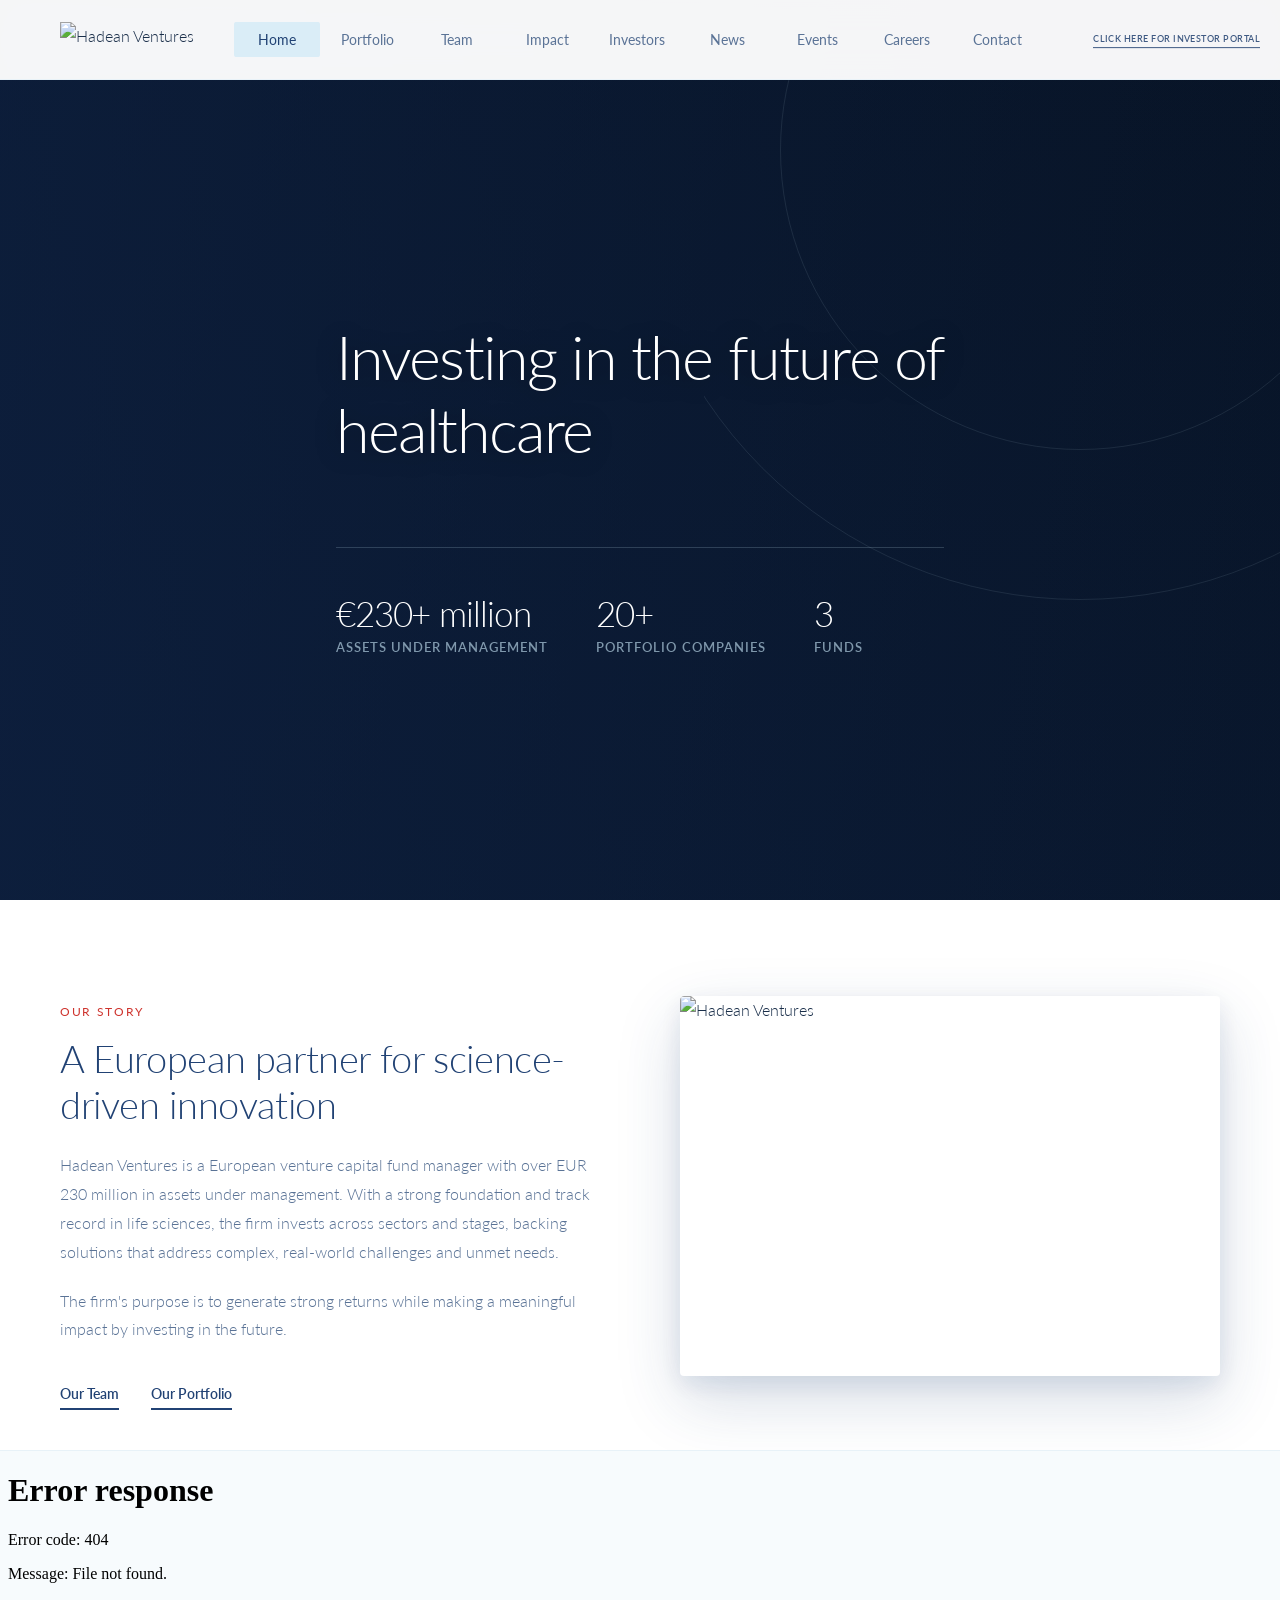
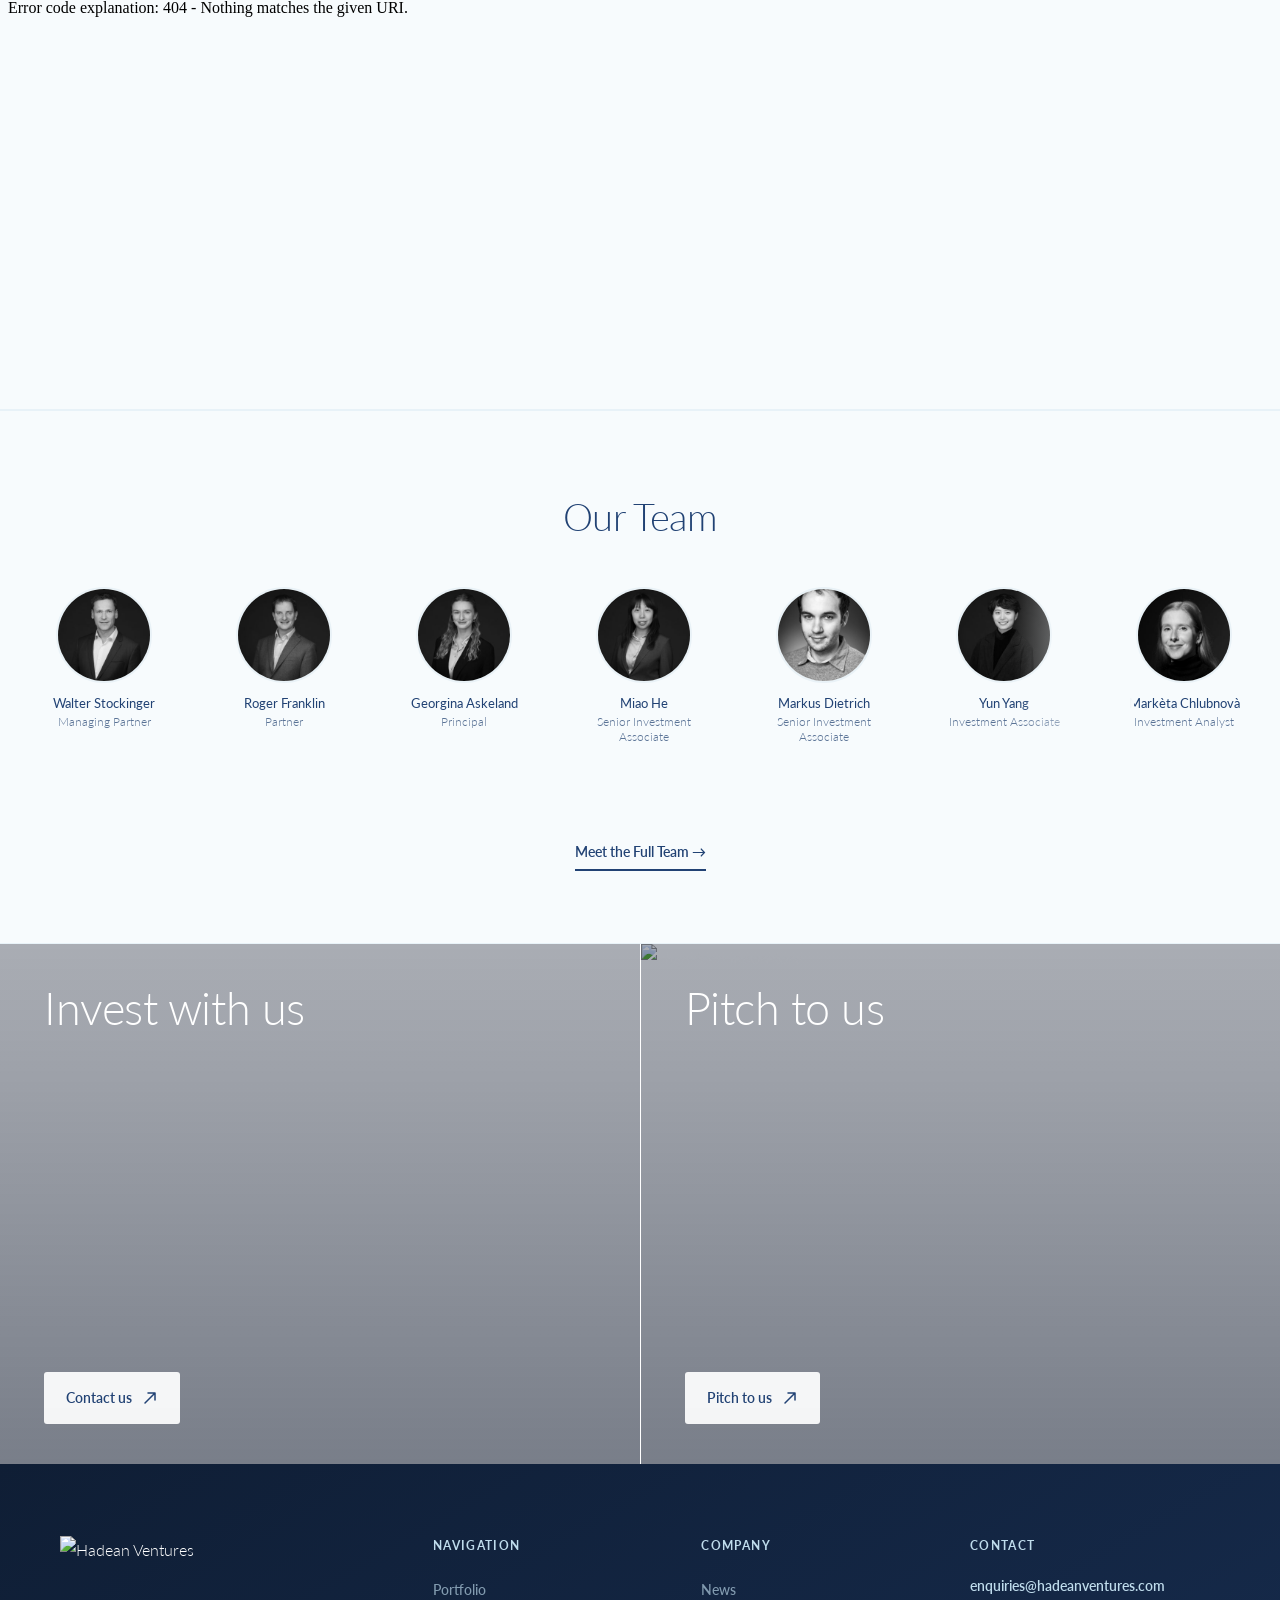
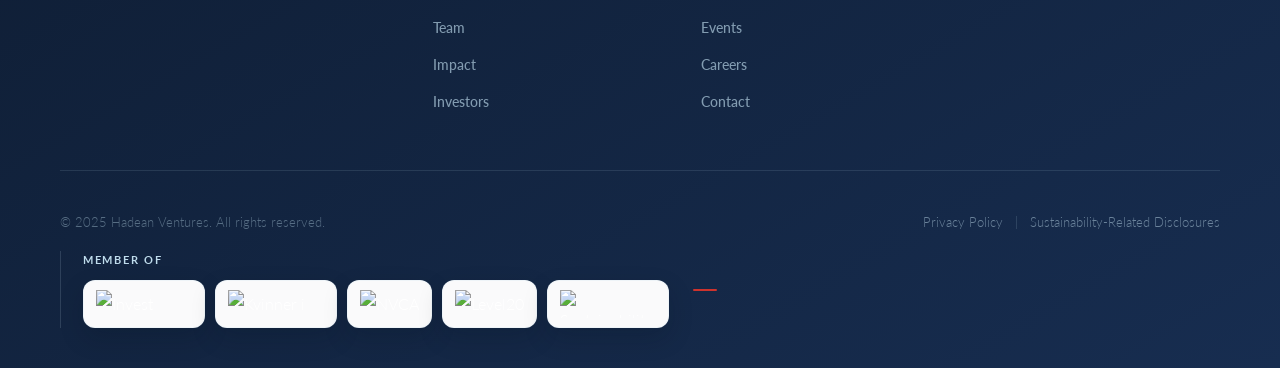
==== commit defc81c2: "Fix team marquee mobile scrolling" ====
--- a/index.html
+++ b/index.html
@@ -539,11 +539,13 @@
 
     if (marqueeWrapper && marqueeTrack) {
       const loopDuration = 48000;
+      const pausesOnHover = window.matchMedia('(hover: hover)').matches;
       let pointerDown = false;
       let dragging = false;
       let startX = 0;
       let startScrollLeft = 0;
       let lastFrameTime = performance.now();
+      let touchResumeTime = 0;
 
       const getLoopWidth = () => marqueeTrack.scrollWidth / 2;
 
@@ -571,7 +573,11 @@
       });
 
       marqueeWrapper.addEventListener('pointerdown', event => {
-        if (event.button !== 0) return;
+        if (event.pointerType === 'touch') {
+          touchResumeTime = Number.POSITIVE_INFINITY;
+          return;
+        }
+        if (event.pointerType === 'mouse' && event.button !== 0) return;
 
         pointerDown = true;
         dragging = false;
@@ -614,12 +620,21 @@
 
       marqueeWrapper.addEventListener('pointerup', finishPointerScroll);
       marqueeWrapper.addEventListener('pointercancel', finishPointerScroll);
+      marqueeWrapper.addEventListener('touchstart', () => {
+        touchResumeTime = Number.POSITIVE_INFINITY;
+      }, { passive: true });
+      marqueeWrapper.addEventListener('touchend', () => {
+        touchResumeTime = performance.now() + 450;
+      }, { passive: true });
+      marqueeWrapper.addEventListener('touchcancel', () => {
+        touchResumeTime = performance.now() + 450;
+      }, { passive: true });
 
       function autoScrollMarquee(now) {
         const elapsed = now - lastFrameTime;
         lastFrameTime = now;
 
-        if (!pointerDown && !marqueeWrapper.matches(':hover')) {
+        if (!pointerDown && now >= touchResumeTime && (!pausesOnHover || !marqueeWrapper.matches(':hover'))) {
           const loopWidth = getLoopWidth();
           setLoopedScroll(marqueeWrapper.scrollLeft + (loopWidth * elapsed / loopDuration));
         }
--- a/styles/main.css
+++ b/styles/main.css
@@ -2222,8 +2222,22 @@
 }
 
 .marquee-track-wrapper {
-  overflow: hidden;
+  overflow-x: auto;
+  overflow-y: hidden;
   position: relative;
+  cursor: grab;
+  -webkit-overflow-scrolling: touch;
+  scrollbar-width: none;
+  overscroll-behavior-x: contain;
+  touch-action: pan-x pan-y;
+}
+
+.marquee-track-wrapper::-webkit-scrollbar {
+  display: none;
+}
+
+.marquee-track-wrapper.is-dragging {
+  cursor: grabbing;
 }
 
 .marquee-track-wrapper::before,
@@ -2251,16 +2265,7 @@
   display: flex;
   gap: 40px;
   width: max-content;
-  animation: marquee 48s linear infinite;
-}
-
-.marquee-track:hover {
-  animation-play-state: paused;
-}
-
-@keyframes marquee {
-  from { transform: translateX(0); }
-  to   { transform: translateX(-50%); }
+  user-select: none;
 }
 
 .marquee-item {
@@ -2271,6 +2276,10 @@
 
 .marquee-item[role='link'] {
   cursor: pointer;
+}
+
+.marquee-track-wrapper.is-dragging .marquee-item[role='link'] {
+  cursor: grabbing;
 }
 
 .marquee-item[role='link']:focus-visible {
@@ -2290,6 +2299,8 @@
   border: 2px solid var(--border-light);
   transition: border-color var(--transition), transform var(--transition);
   filter: grayscale(15%);
+  user-select: none;
+  -webkit-user-drag: none;
 }
 
 .marquee-item:hover img {
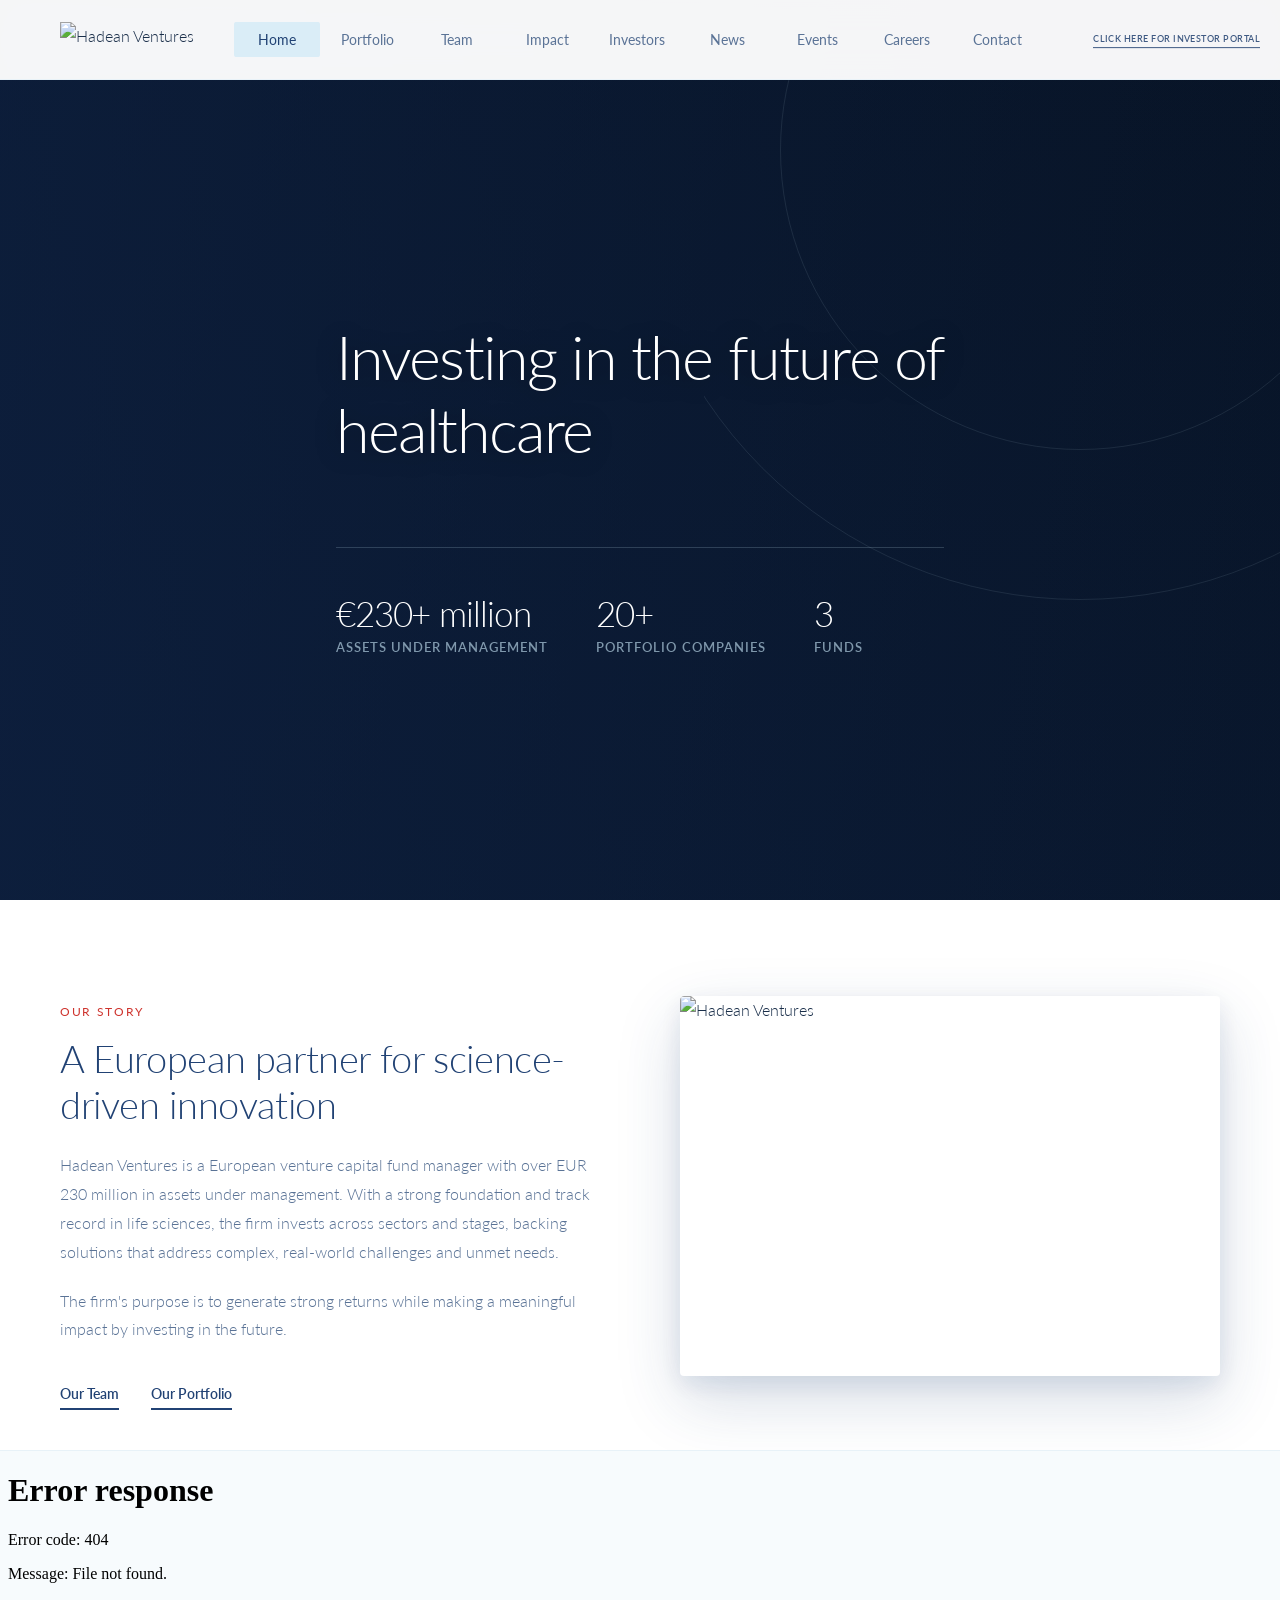
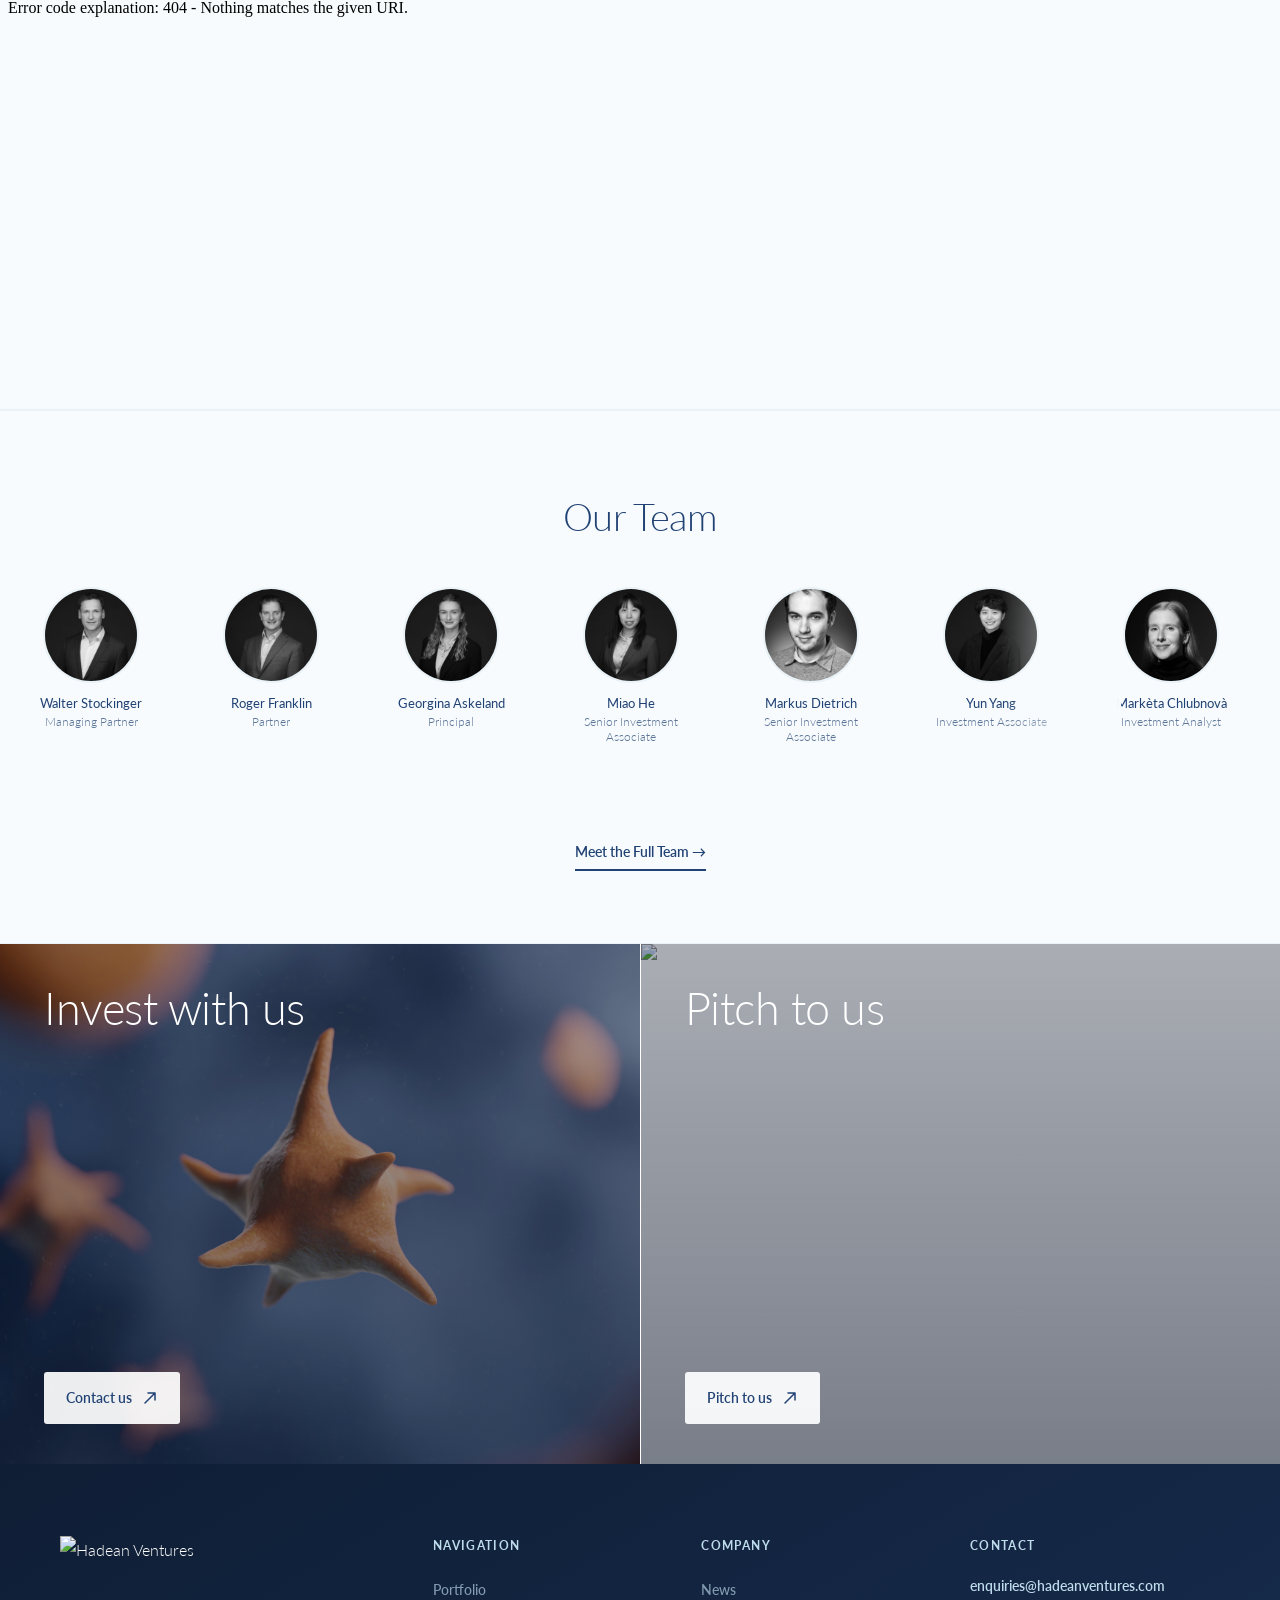
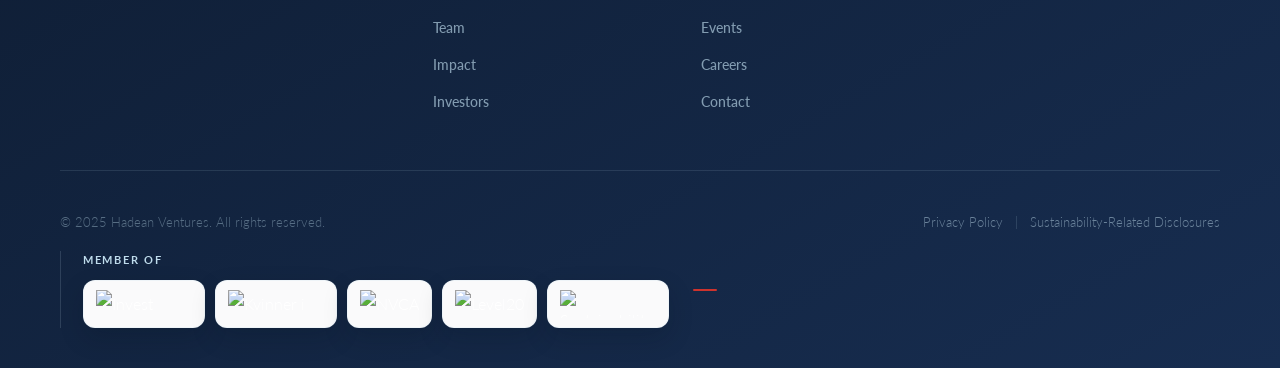
==== commit babad7e6: "Fix team marquee clicks in Chrome" ====
--- a/index.html
+++ b/index.html
@@ -542,6 +542,7 @@
       const pausesOnHover = window.matchMedia('(hover: hover)').matches;
       let pointerDown = false;
       let dragging = false;
+      let capturedPointerId = null;
       let startX = 0;
       let startScrollLeft = 0;
       let lastFrameTime = performance.now();
@@ -581,12 +582,9 @@
 
         pointerDown = true;
         dragging = false;
+        capturedPointerId = null;
         startX = event.clientX;
         startScrollLeft = marqueeWrapper.scrollLeft;
-        marqueeWrapper.classList.add('is-dragging');
-        if (marqueeWrapper.setPointerCapture) {
-          marqueeWrapper.setPointerCapture(event.pointerId);
-        }
       });
 
       marqueeWrapper.addEventListener('pointermove', event => {
@@ -595,7 +593,15 @@
         const dragDistance = event.clientX - startX;
         if (Math.abs(dragDistance) < 4 && !dragging) return;
 
-        dragging = true;
+        if (!dragging) {
+          dragging = true;
+          marqueeWrapper.classList.add('is-dragging');
+          if (marqueeWrapper.setPointerCapture) {
+            capturedPointerId = event.pointerId;
+            marqueeWrapper.setPointerCapture(event.pointerId);
+          }
+        }
+
         event.preventDefault();
         setLoopedScroll(startScrollLeft - dragDistance);
       });
@@ -607,19 +613,24 @@
           suppressMarqueeClick = true;
           window.setTimeout(() => {
             suppressMarqueeClick = false;
-          }, 0);
+          }, 120);
         }
 
         pointerDown = false;
         dragging = false;
         marqueeWrapper.classList.remove('is-dragging');
-        if (marqueeWrapper.hasPointerCapture && marqueeWrapper.hasPointerCapture(event.pointerId)) {
-          marqueeWrapper.releasePointerCapture(event.pointerId);
-        }
+        if (
+          capturedPointerId !== null &&
+          marqueeWrapper.hasPointerCapture &&
+          marqueeWrapper.hasPointerCapture(capturedPointerId)
+        ) {
+          marqueeWrapper.releasePointerCapture(capturedPointerId);
+        }
+        capturedPointerId = null;
       }
 
-      marqueeWrapper.addEventListener('pointerup', finishPointerScroll);
-      marqueeWrapper.addEventListener('pointercancel', finishPointerScroll);
+      window.addEventListener('pointerup', finishPointerScroll);
+      window.addEventListener('pointercancel', finishPointerScroll);
       marqueeWrapper.addEventListener('touchstart', () => {
         touchResumeTime = Number.POSITIVE_INFINITY;
       }, { passive: true });
